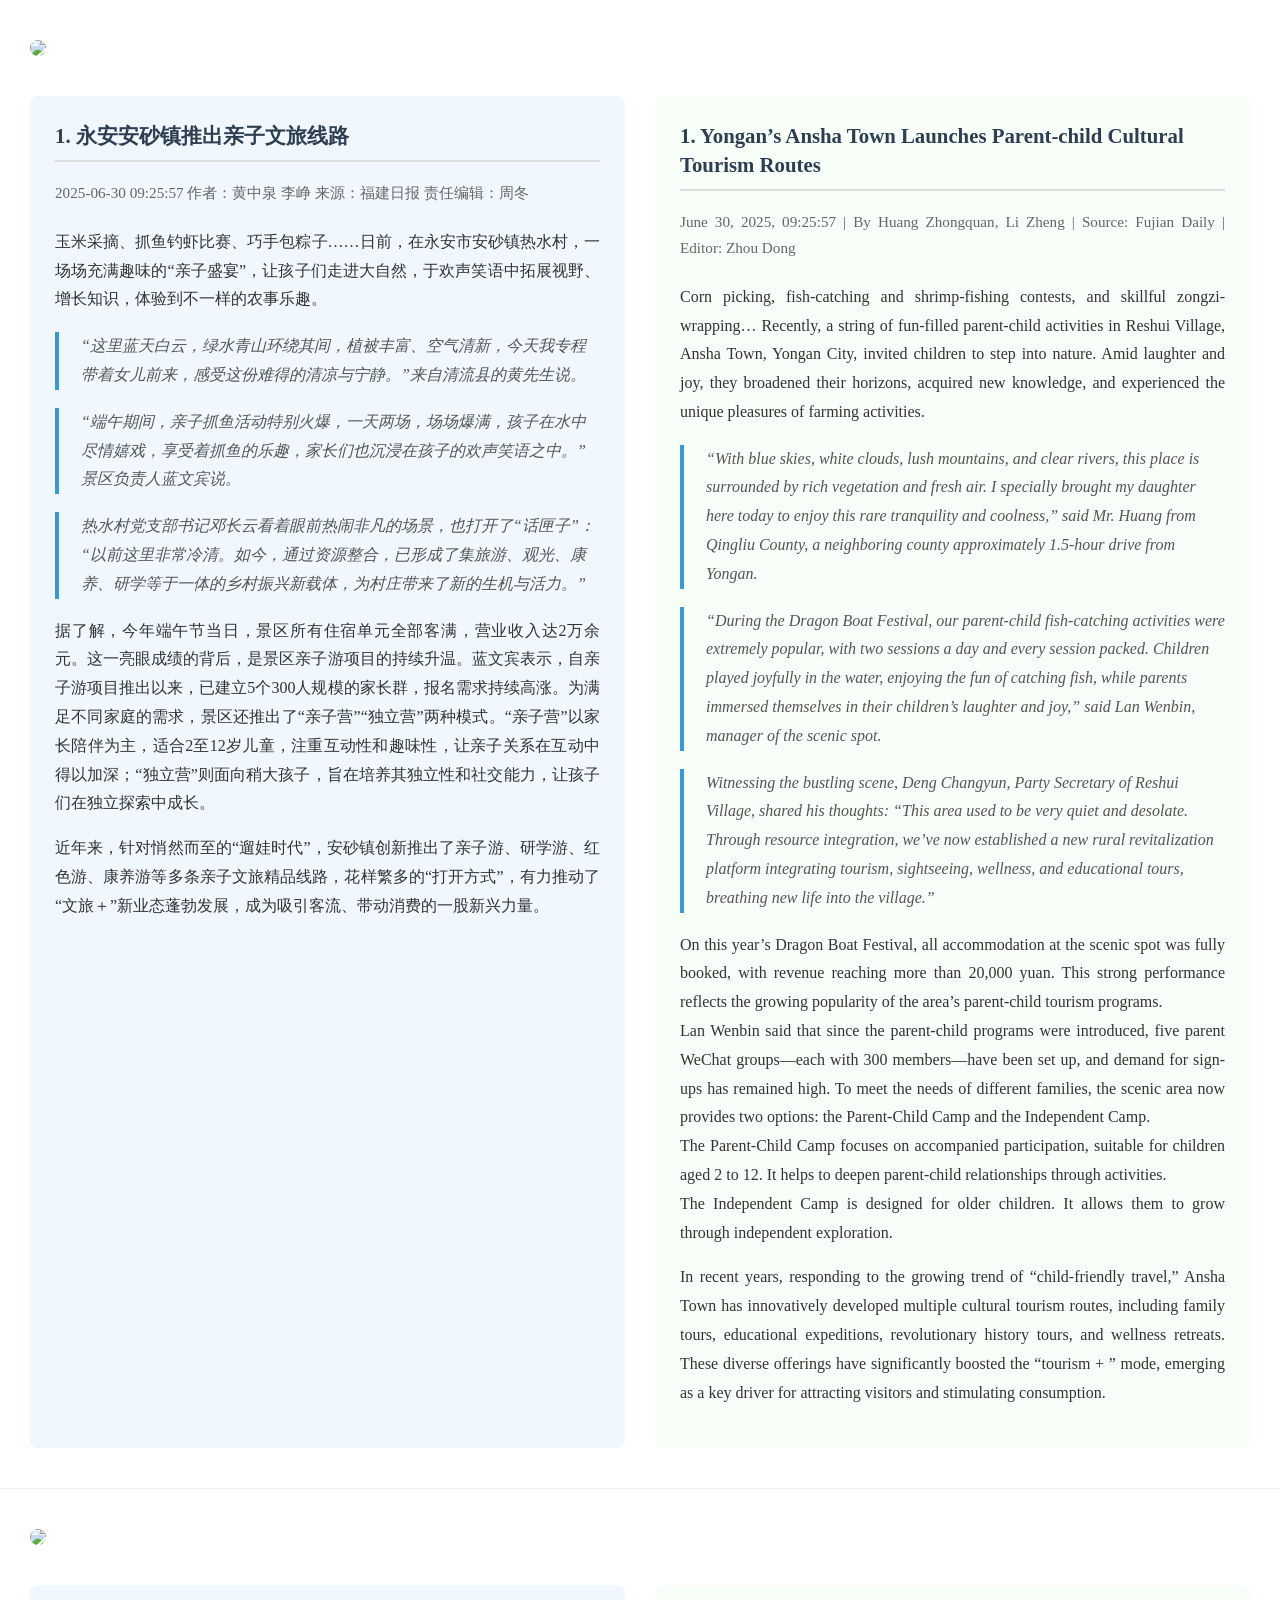
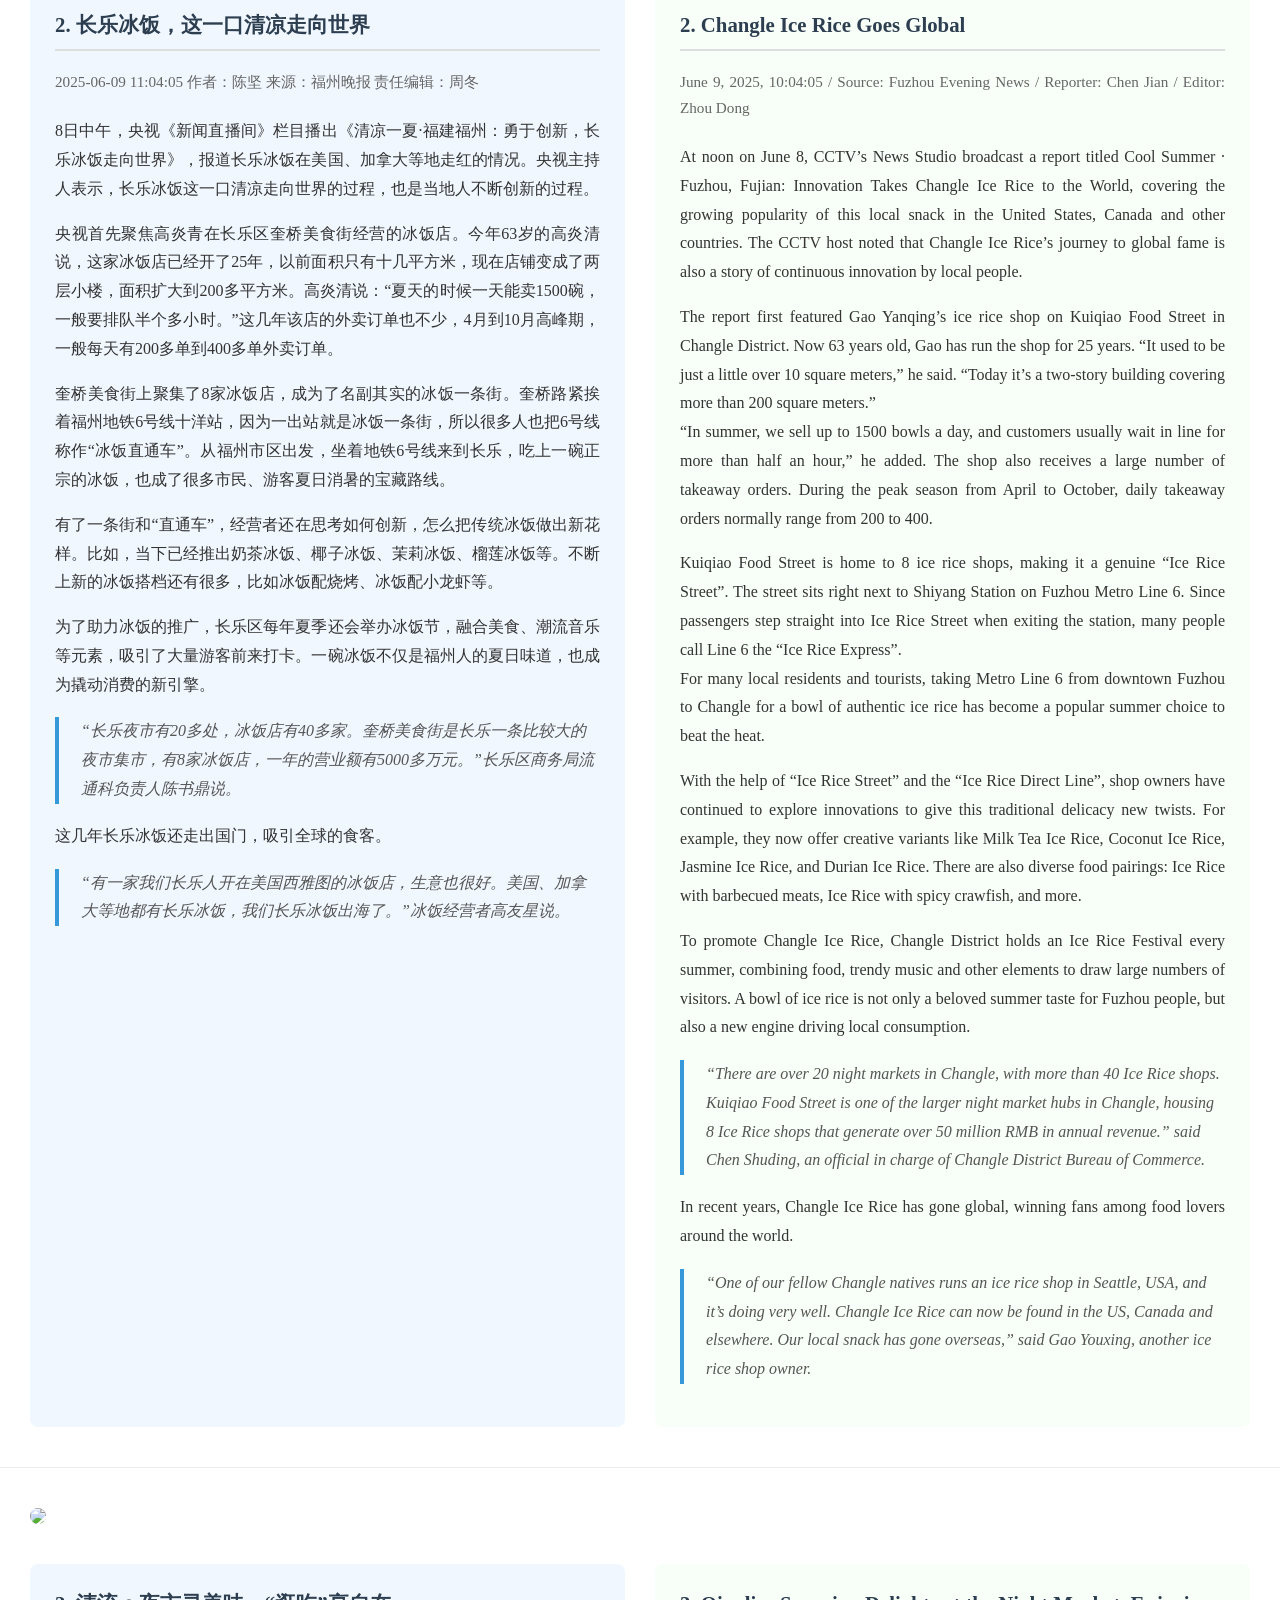
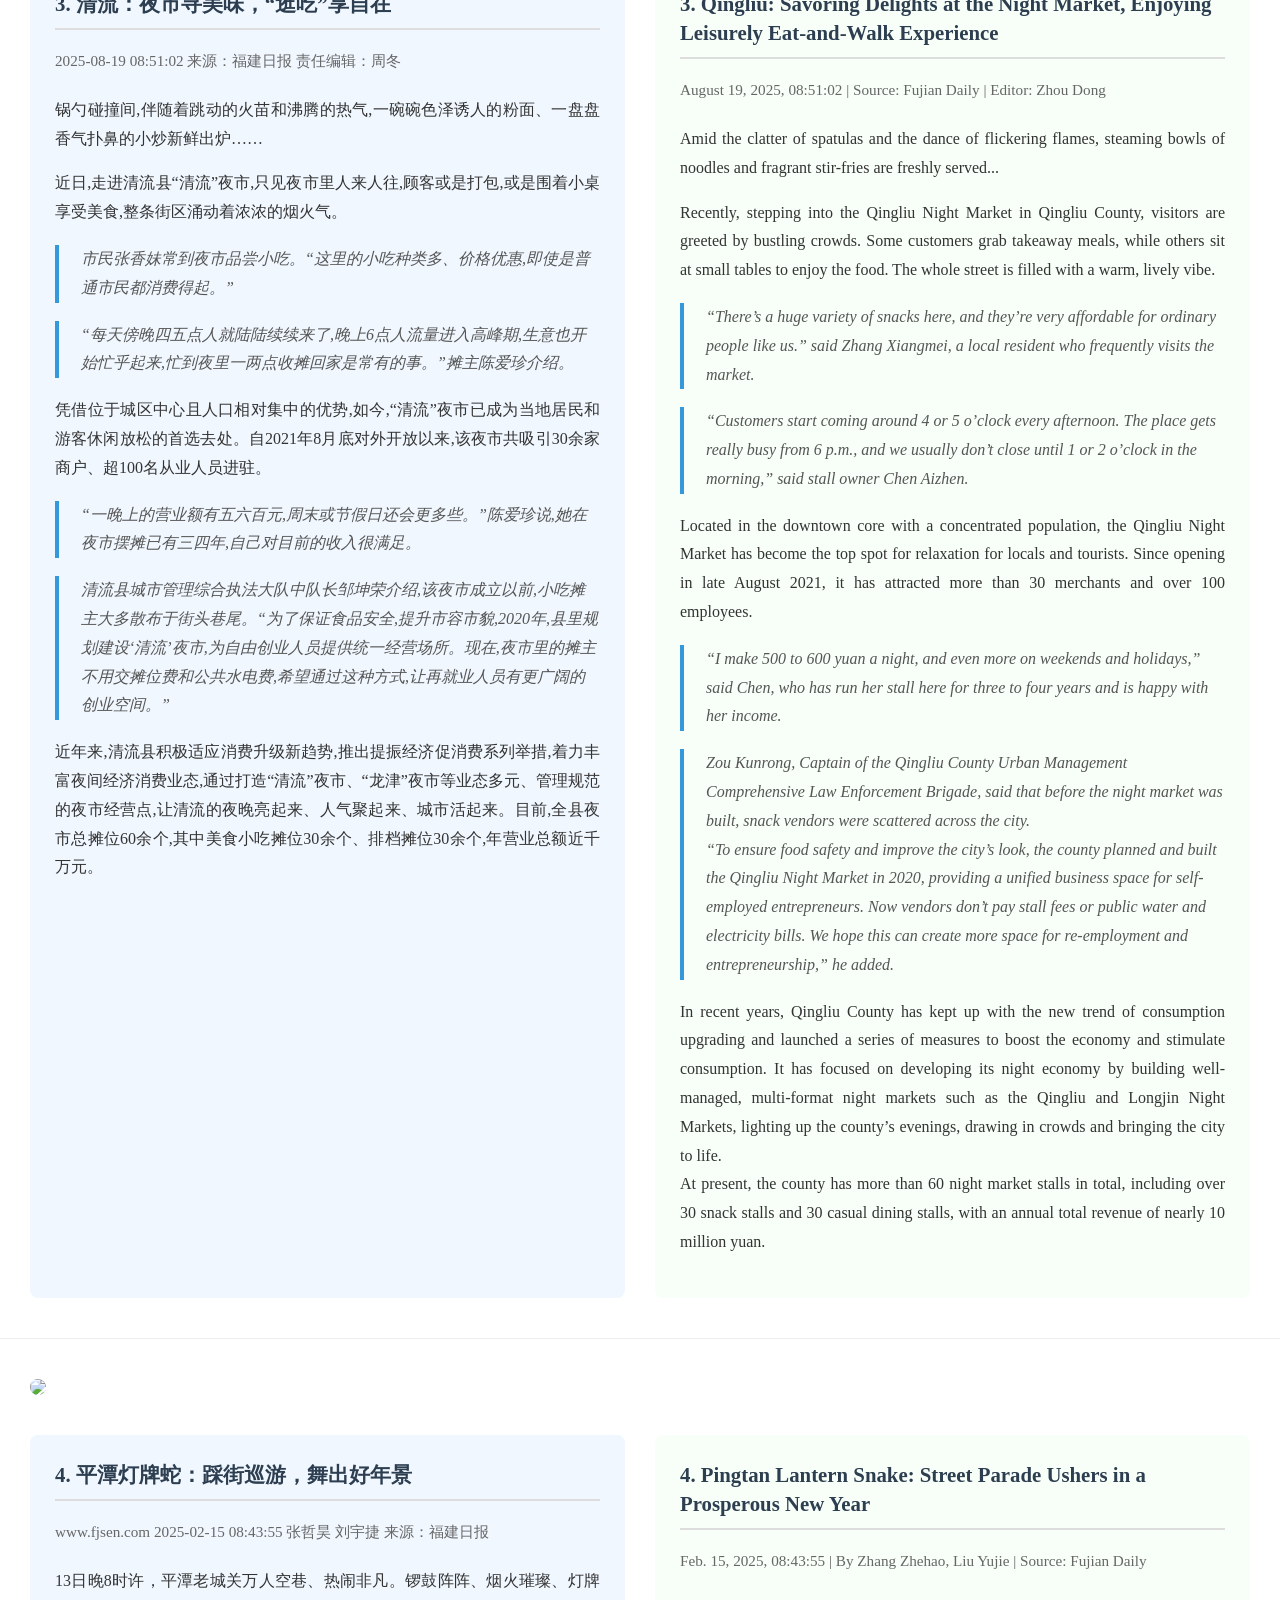
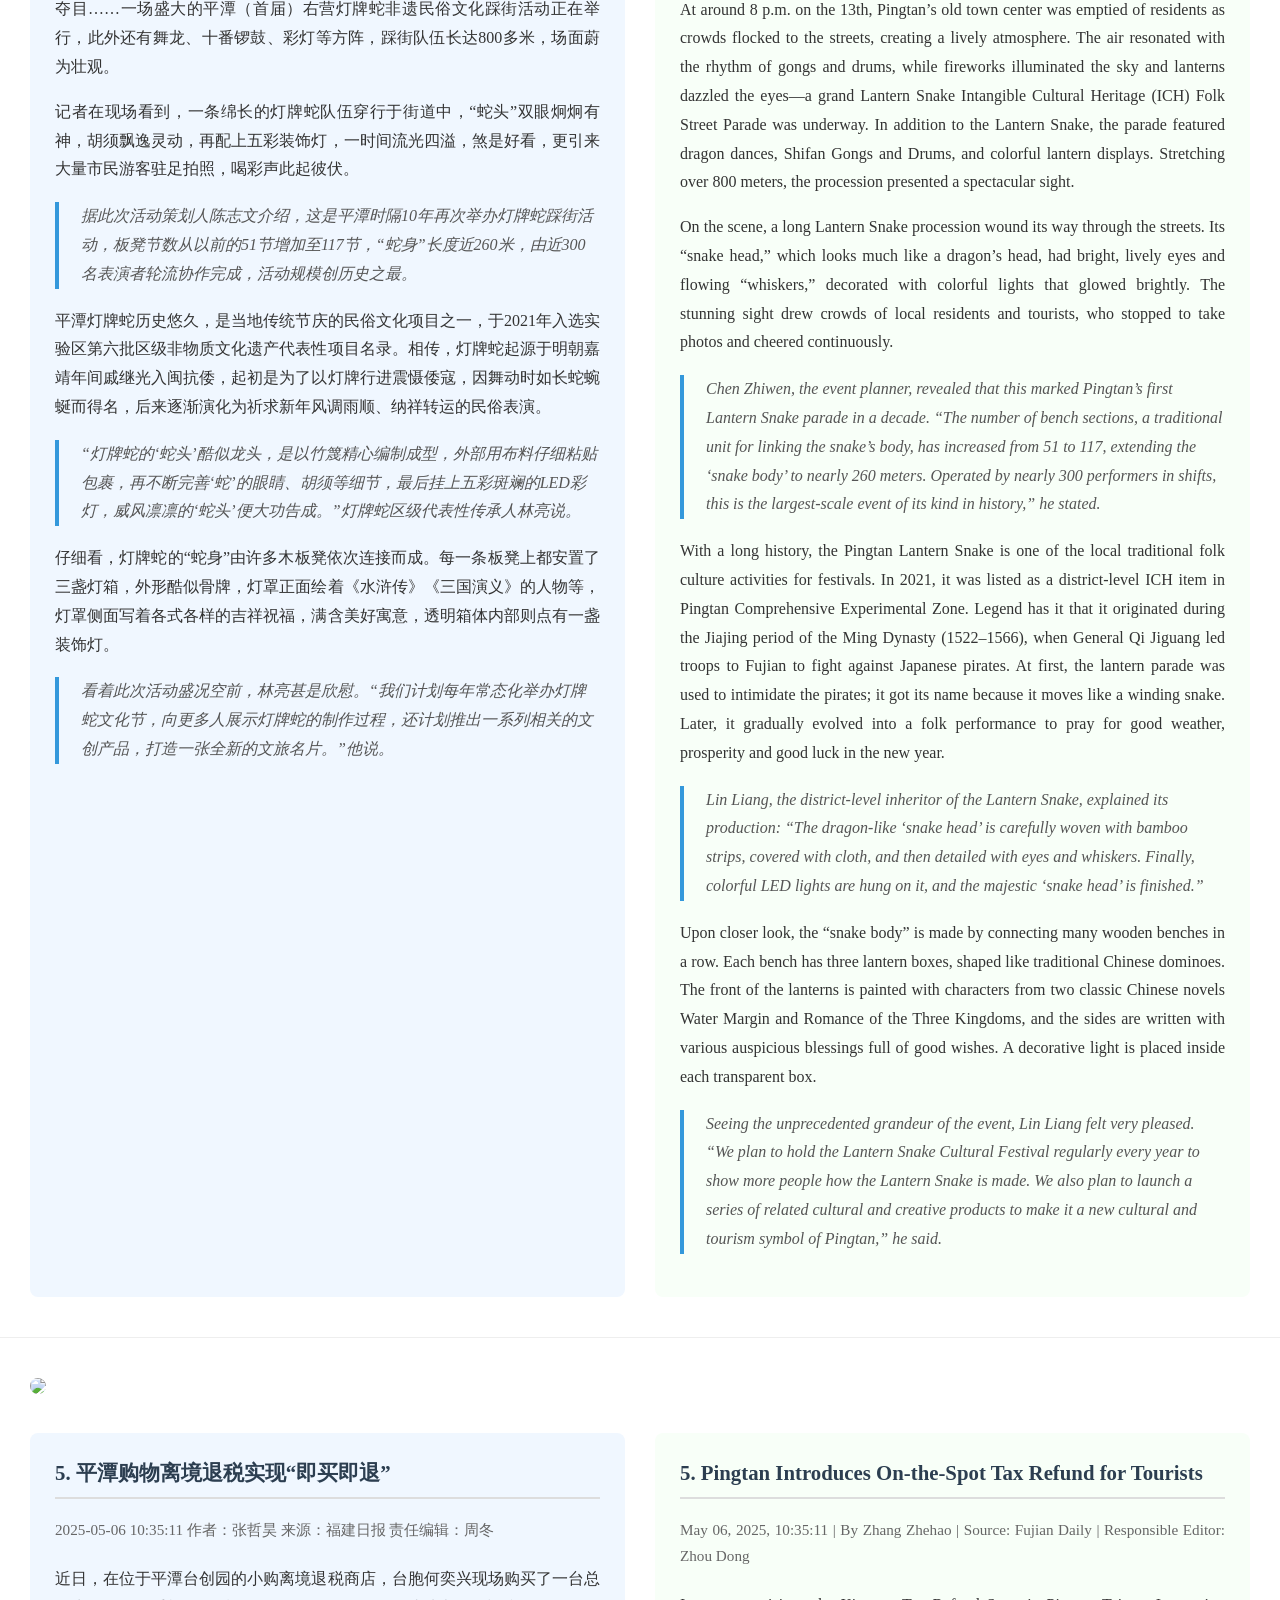
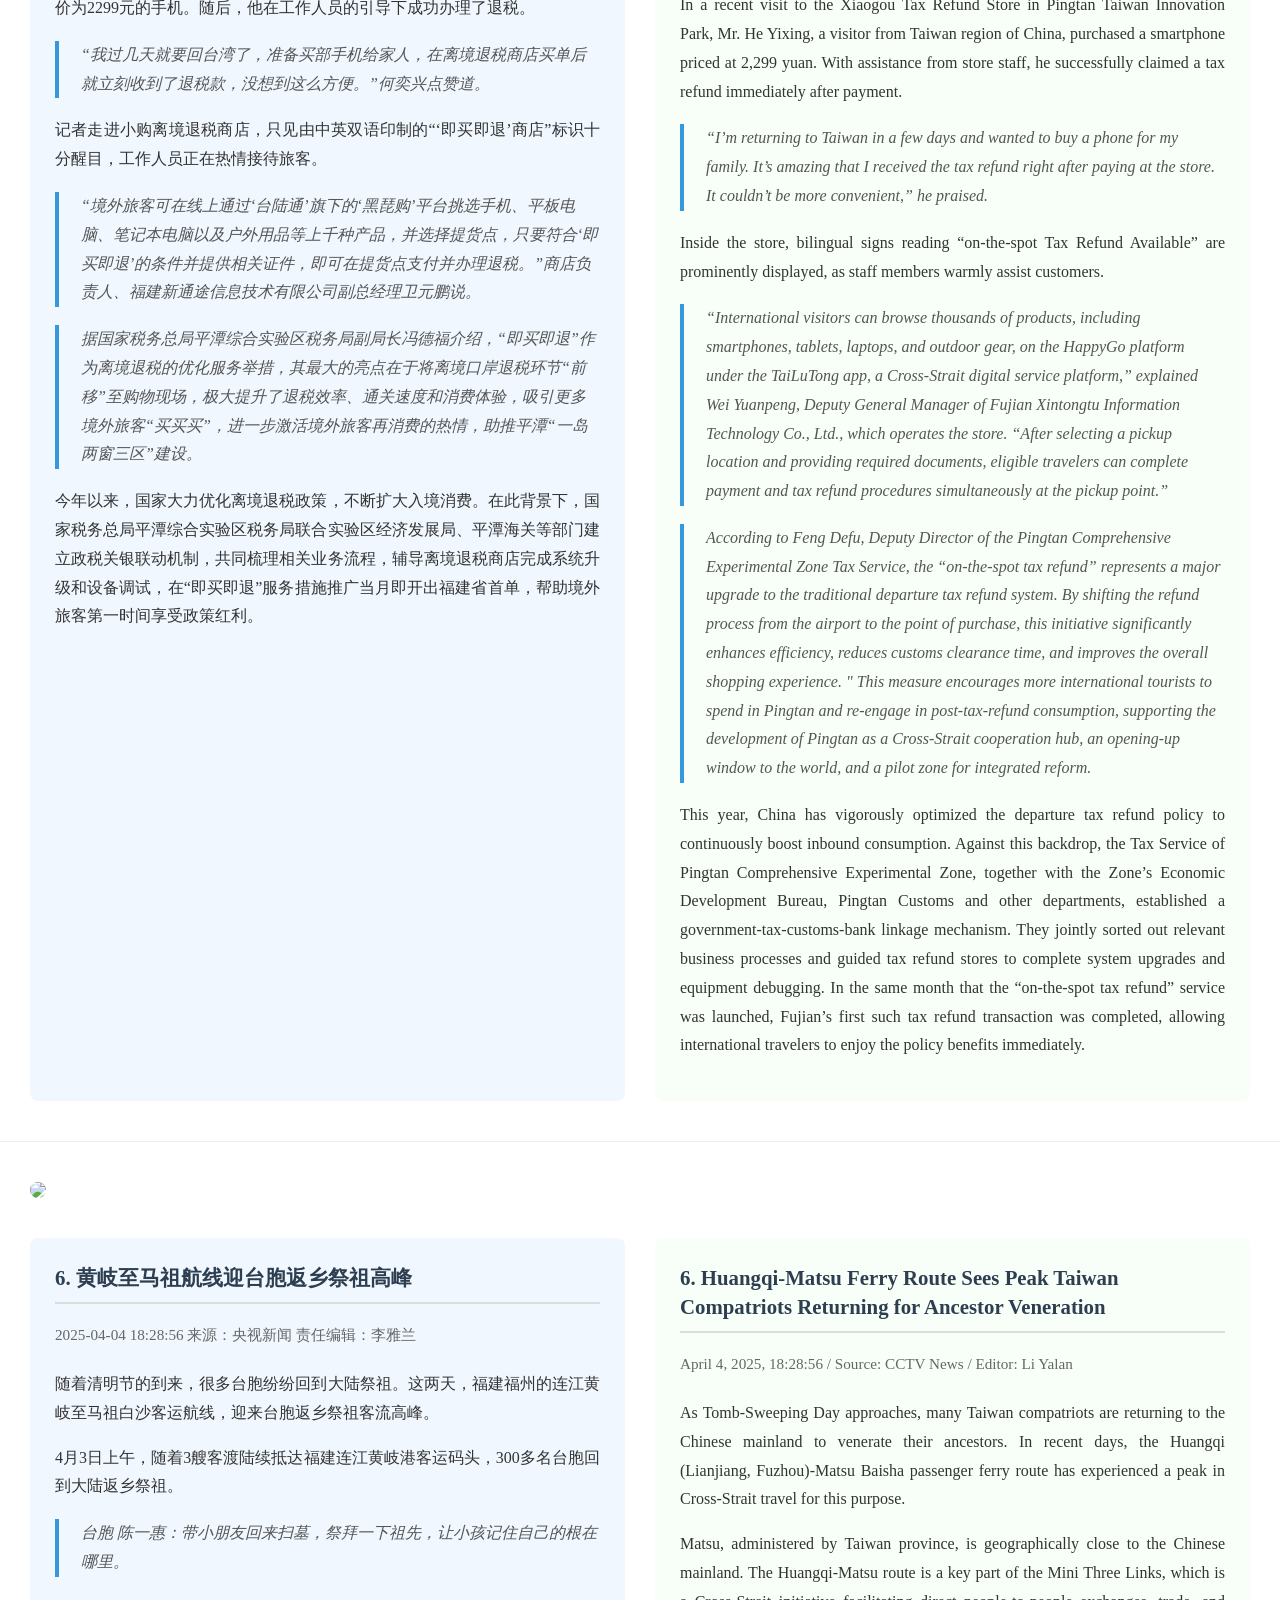
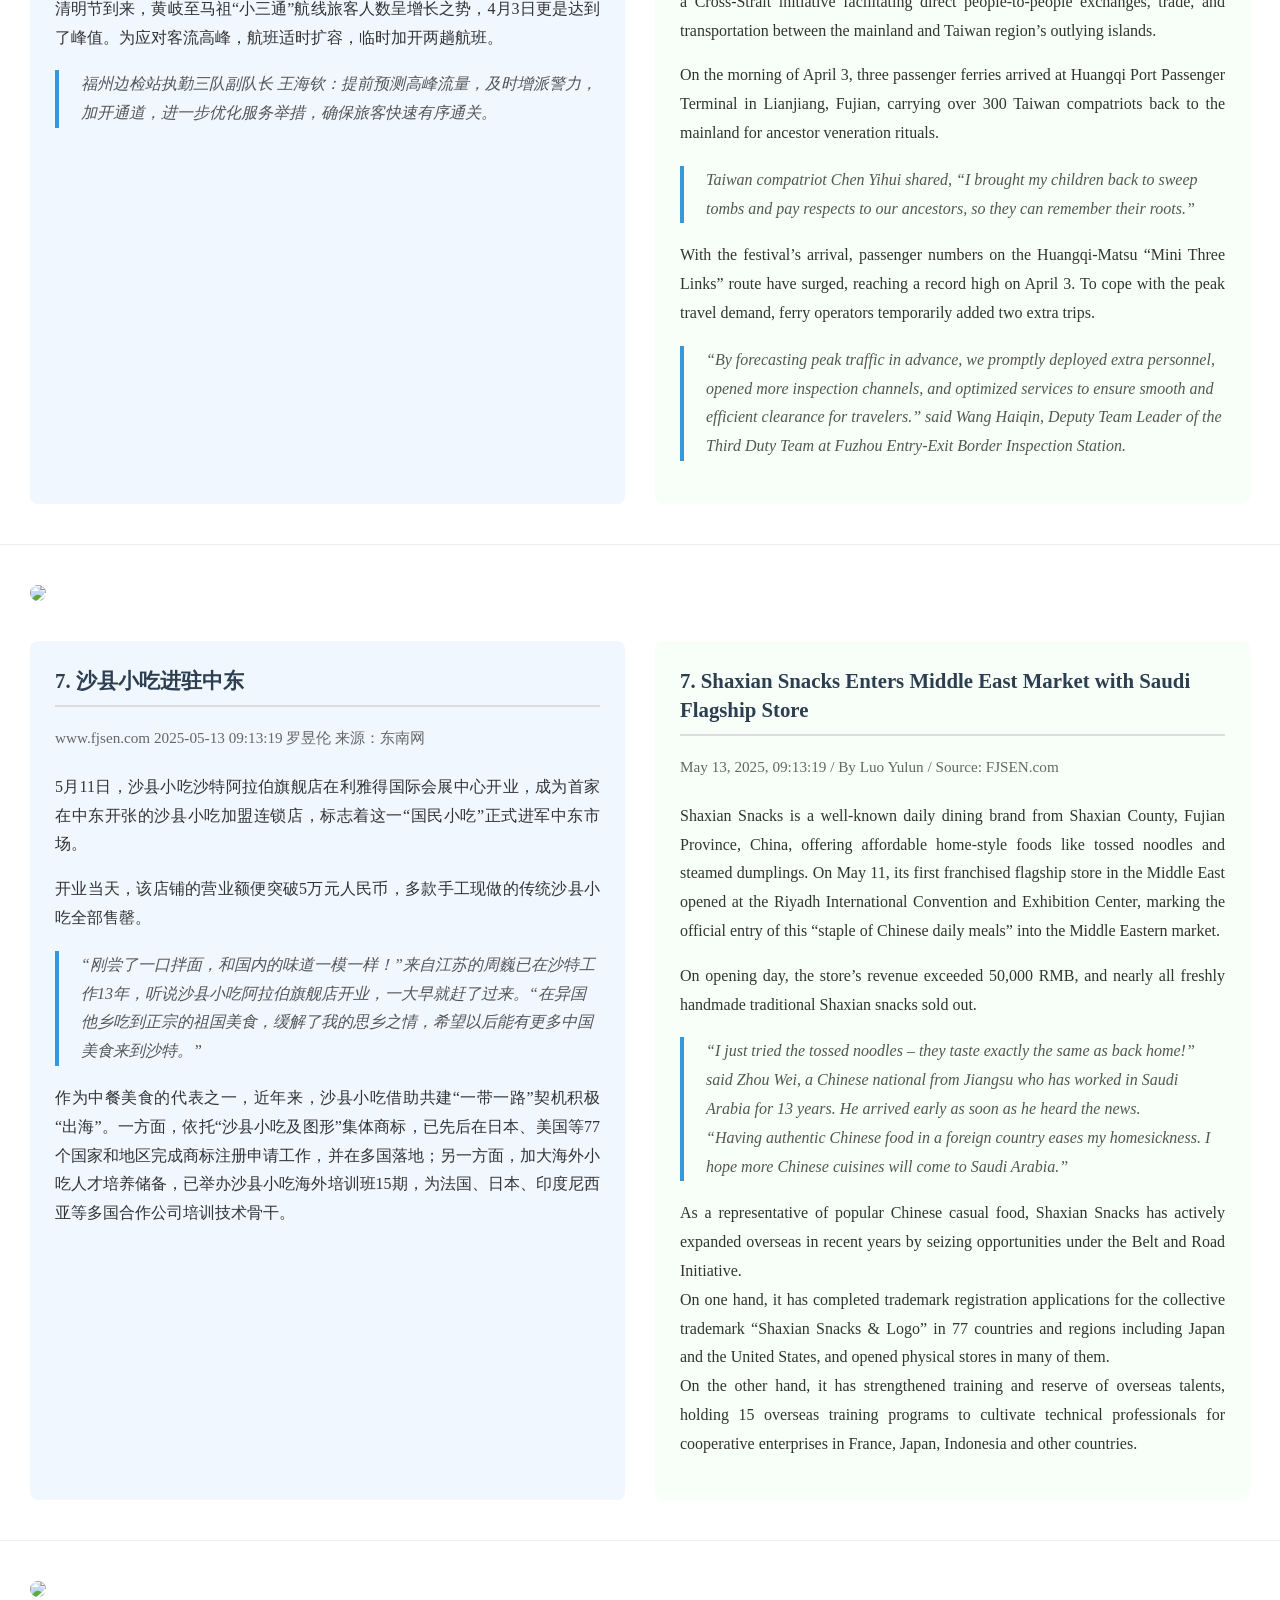
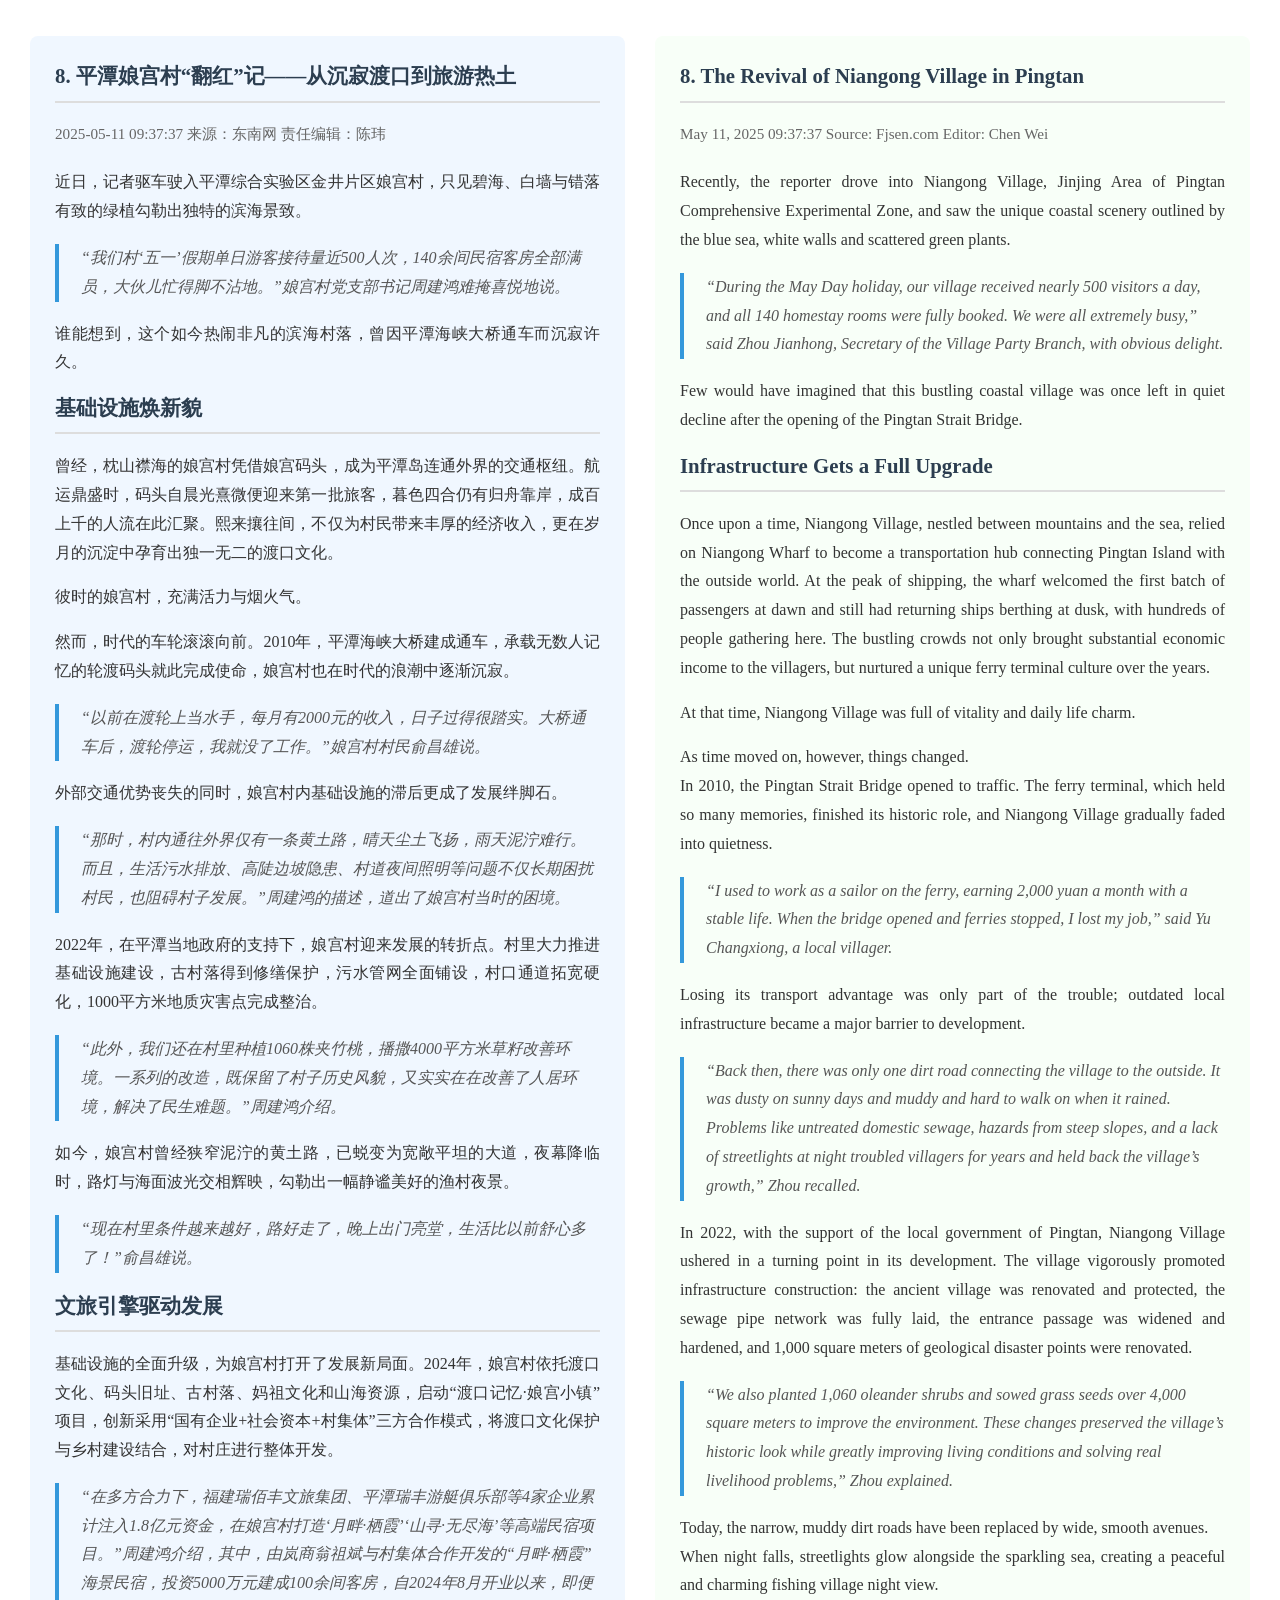
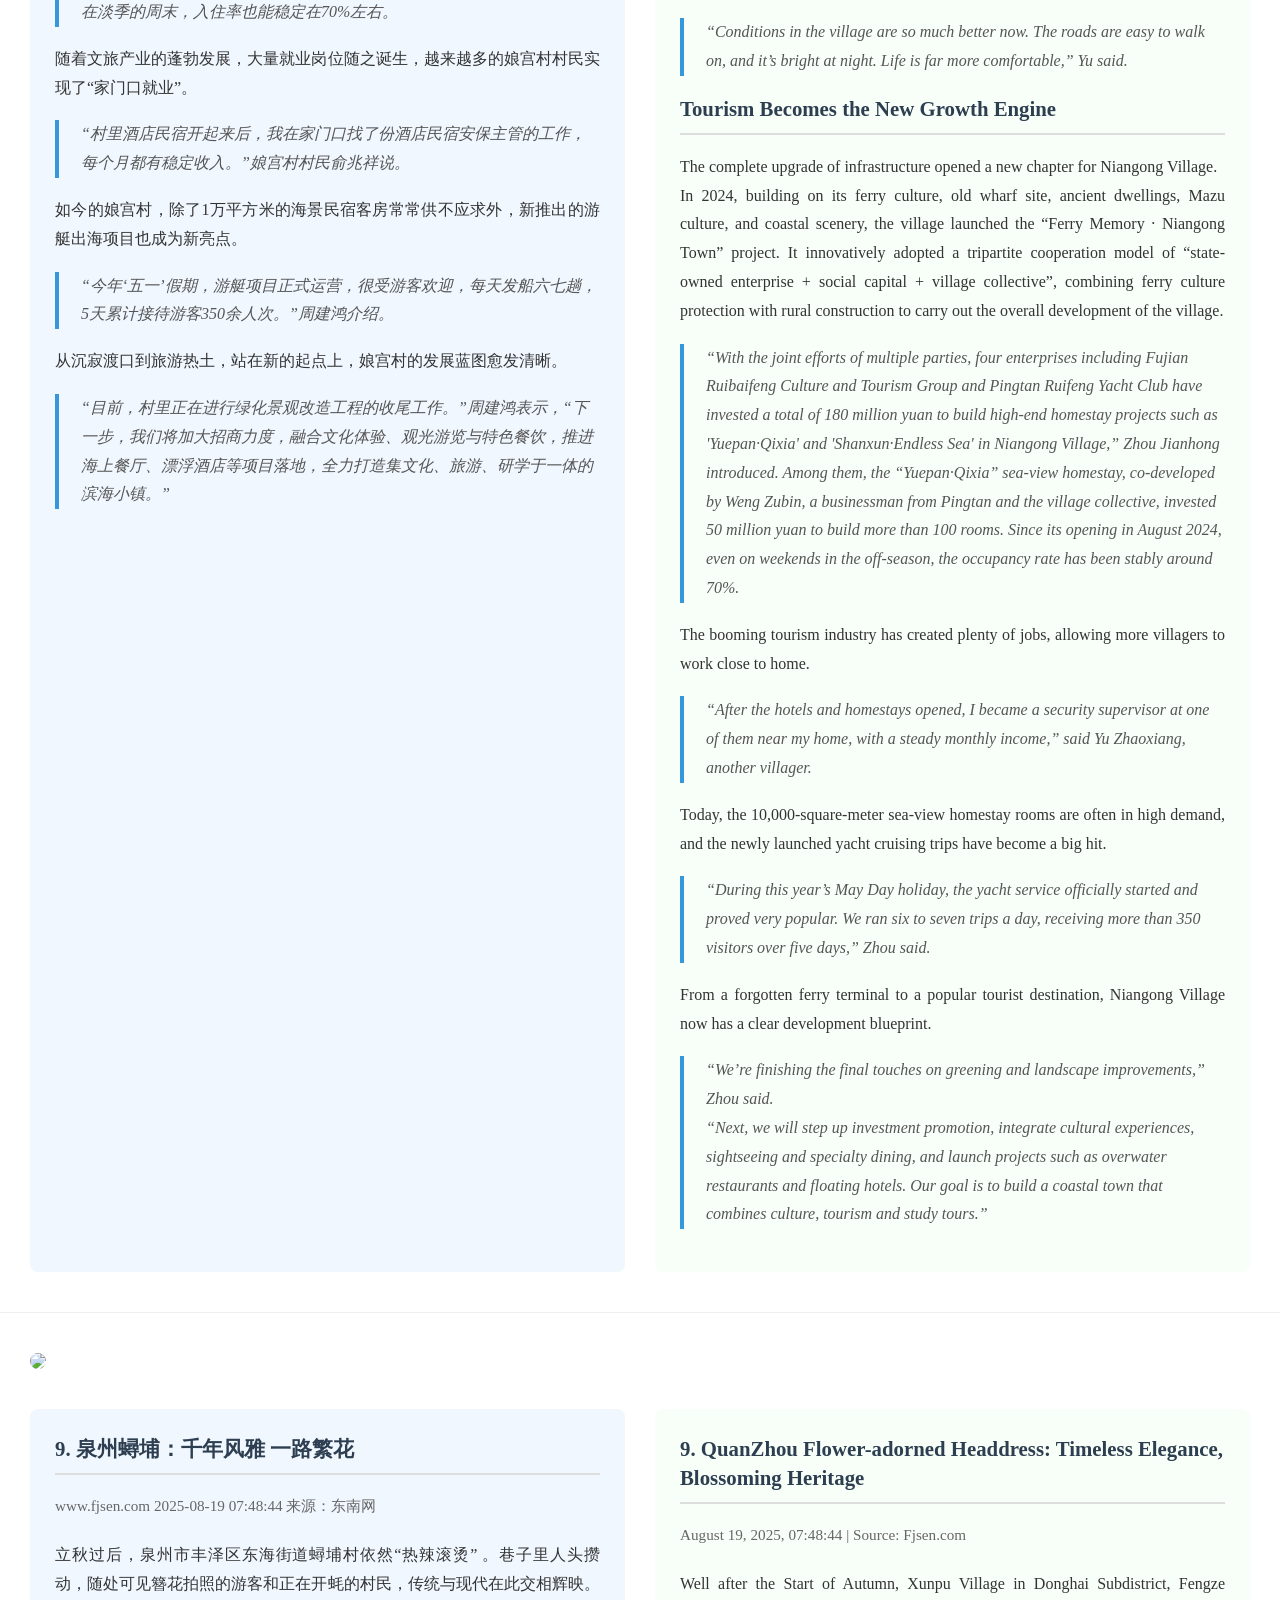
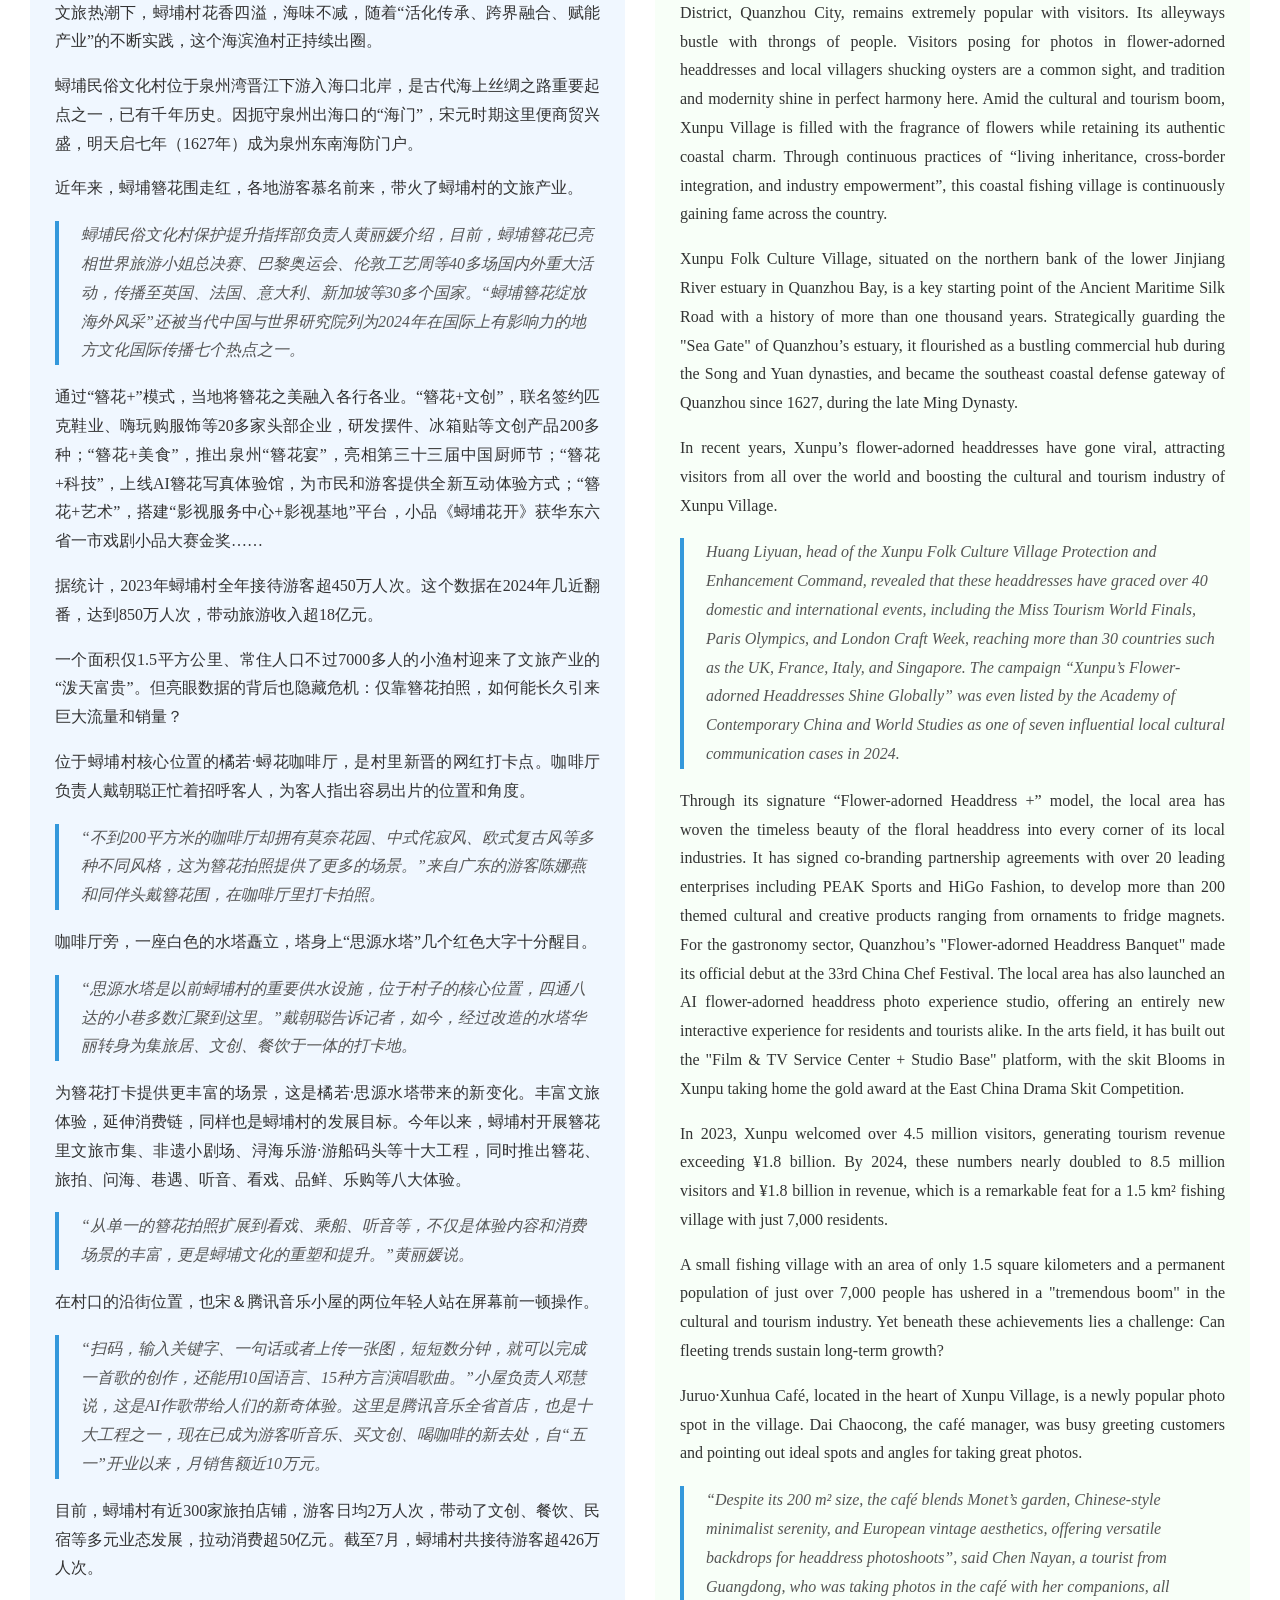
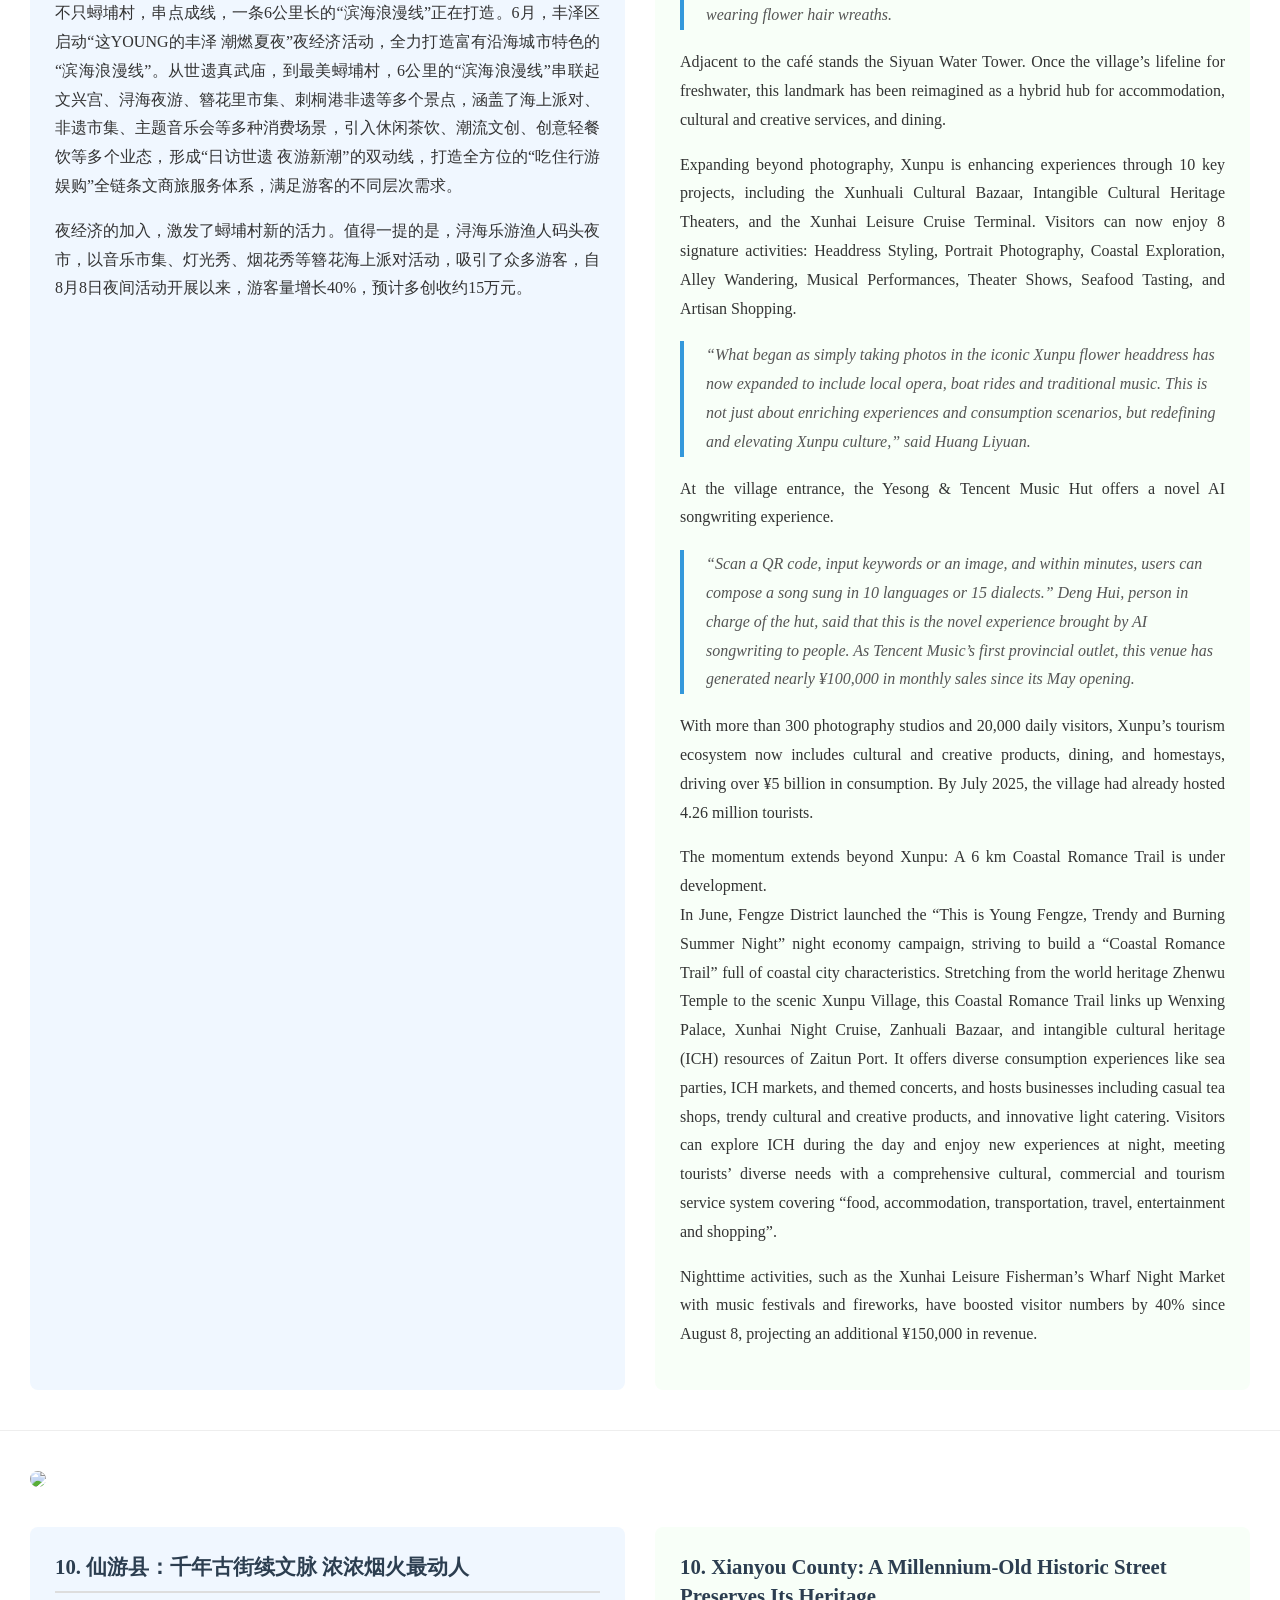
==== index.html @ aca10599 "Add files via upload" ====
<!DOCTYPE html>
<html lang="zh-CN">
<head>
    <meta charset="UTF-8">
    <meta name="viewport" content="width=device-width, initial-scale=1.0">
    <title>新闻中英对照</title>
    <style>
        * {
            margin: 0;
            padding: 0;
            box-sizing: border-box;
        }
        body {
            font-family: "Microsoft YaHei", "SimSun", serif;
            line-height: 1.8;
            color: #333;
            background-color: #ffffff;
        }
        /* 分页核心样式：每页占满全屏，打印强制分页 */
        .page {
            width: 100%;
            min-height: 100vh;
            padding: 40px 30px;
            page-break-after: always;
            border-bottom: 1px solid #eee;
        }
        /* 最后一页取消分页，避免打印多出空白页 */
        .page:last-child {
            page-break-after: avoid;
            border-bottom: none;
        }
        /* 图片样式，链接完全保留未修改 */
        .article-img {
            width: 100%;
            max-height: 400px;
            object-fit: cover;
            border-radius: 8px;
            margin-bottom: 30px;
        }
        /* 原文译文左右分栏布局 */
        .content-grid {
            display: grid;
            grid-template-columns: 1fr 1fr;
            gap: 30px;
        }
        /* 手机端自动切换为上下布局 */
        @media (max-width: 900px) {
            .content-grid {
                grid-template-columns: 1fr;
            }
            .page {
                padding: 20px 15px;
            }
        }
        .st-block {
            padding: 25px;
            background-color: #f0f7ff;
            border-radius: 8px;
        }
        .tt-block {
            padding: 25px;
            background-color: #f8fff8;
            border-radius: 8px;
        }
        .st-block h3, .tt-block h3 {
            font-size: 1.3rem;
            margin-bottom: 18px;
            color: #2c3e50;
            border-bottom: 2px solid #ddd;
            padding-bottom: 10px;
            font-weight: 600;
            line-height: 1.4;
        }
        .meta-info {
            font-size: 0.95rem;
            color: #666;
            margin-bottom: 22px;
            line-height: 1.7;
        }
        blockquote {
            margin: 18px 0;
            padding-left: 22px;
            border-left: 4px solid #3498db;
            color: #555;
            font-style: italic;
        }
        p {
            margin-bottom: 16px;
            text-align: justify;
        }
    </style>
</head>
<body>
    <!-- 第1页 永安安砂镇推出亲子文旅线路 -->
    <div class="page">
        <img class="article-img" src="https://q1.itc.cn/q_70/images03/20251002/d429f83ac6f2492bb0a81529cd55325c.jpeg">
        <div class="content-grid">
            <div class="st-block">
                <h3>1. 永安安砂镇推出亲子文旅线路</h3>
                <p class="meta-info">2025-06-30 09:25:57 作者：黄中泉 李峥 来源：福建日报  责任编辑：周冬</p>
                <p>玉米采摘、抓鱼钓虾比赛、巧手包粽子……日前，在永安市安砂镇热水村，一场场充满趣味的“亲子盛宴”，让孩子们走进大自然，于欢声笑语中拓展视野、增长知识，体验到不一样的农事乐趣。</p>
                <blockquote>“这里蓝天白云，绿水青山环绕其间，植被丰富、空气清新，今天我专程带着女儿前来，感受这份难得的清凉与宁静。”来自清流县的黄先生说。</blockquote>
                <blockquote>“端午期间，亲子抓鱼活动特别火爆，一天两场，场场爆满，孩子在水中尽情嬉戏，享受着抓鱼的乐趣，家长们也沉浸在孩子的欢声笑语之中。”景区负责人蓝文宾说。</blockquote>
                <blockquote>热水村党支部书记邓长云看着眼前热闹非凡的场景，也打开了“话匣子”：“以前这里非常冷清。如今，通过资源整合，已形成了集旅游、观光、康养、研学等于一体的乡村振兴新载体，为村庄带来了新的生机与活力。”</blockquote>
                <p>据了解，今年端午节当日，景区所有住宿单元全部客满，营业收入达2万余元。这一亮眼成绩的背后，是景区亲子游项目的持续升温。蓝文宾表示，自亲子游项目推出以来，已建立5个300人规模的家长群，报名需求持续高涨。为满足不同家庭的需求，景区还推出了“亲子营”“独立营”两种模式。“亲子营”以家长陪伴为主，适合2至12岁儿童，注重互动性和趣味性，让亲子关系在互动中得以加深；“独立营”则面向稍大孩子，旨在培养其独立性和社交能力，让孩子们在独立探索中成长。</p>
                <p>近年来，针对悄然而至的“遛娃时代”，安砂镇创新推出了亲子游、研学游、红色游、康养游等多条亲子文旅精品线路，花样繁多的“打开方式”，有力推动了“文旅＋”新业态蓬勃发展，成为吸引客流、带动消费的一股新兴力量。</p>
            </div>
            <div class="tt-block">
                <h3>1. Yongan’s Ansha Town Launches Parent-child Cultural Tourism Routes</h3>
                <p class="meta-info">June 30, 2025, 09:25:57 | By Huang Zhongquan, Li Zheng | Source: Fujian Daily | Editor: Zhou Dong</p>
                <p>Corn picking, fish-catching and shrimp-fishing contests, and skillful zongzi-wrapping… Recently, a string of fun-filled parent-child activities in Reshui Village, Ansha Town, Yongan City, invited children to step into nature. Amid laughter and joy, they broadened their horizons, acquired new knowledge, and experienced the unique pleasures of farming activities.</p>
                <blockquote>“With blue skies, white clouds, lush mountains, and clear rivers, this place is surrounded by rich vegetation and fresh air. I specially brought my daughter here today to enjoy this rare tranquility and coolness,” said Mr. Huang from Qingliu County, a neighboring county approximately 1.5-hour drive from Yongan.</blockquote>
                <blockquote>“During the Dragon Boat Festival, our parent-child fish-catching activities were extremely popular, with two sessions a day and every session packed. Children played joyfully in the water, enjoying the fun of catching fish, while parents immersed themselves in their children’s laughter and joy,” said Lan Wenbin, manager of the scenic spot.</blockquote>
                <blockquote>Witnessing the bustling scene, Deng Changyun, Party Secretary of Reshui Village,  shared his thoughts: “This area used to be very quiet and desolate. Through resource integration, we’ve now established a new rural revitalization platform integrating tourism, sightseeing, wellness, and educational tours, breathing new life into the village.”</blockquote>
                <p>On this year’s Dragon Boat Festival, all accommodation at the scenic spot was fully booked, with revenue reaching more than 20,000 yuan. This strong performance reflects the growing popularity of the area’s parent-child tourism programs.<br/>Lan Wenbin said that since the parent-child programs were introduced, five parent WeChat groups—each with 300 members—have been set up, and demand for sign-ups has remained high. To meet the needs of different families, the scenic area now provides two options: the Parent-Child Camp and the Independent Camp.<br/>The Parent-Child Camp focuses on accompanied participation, suitable for children aged 2 to 12. It helps to deepen parent-child relationships through activities.<br/>The Independent Camp is designed for older children. It allows them to grow through independent exploration.</p>
                <p>In recent years, responding to the growing trend of “child-friendly travel,” Ansha Town has innovatively developed multiple cultural tourism routes, including family tours, educational expeditions, revolutionary history tours, and wellness retreats. These diverse offerings have significantly boosted the “tourism + ” mode, emerging as a key driver for attracting visitors and stimulating consumption.</p>
            </div>
        </div>
    </div>
    <!-- 第2页 长乐冰饭，这一口清凉走向世界 -->
    <div class="page">
        <img class="article-img" src="https://pic.rmb.bdstatic.com/bjh/news/8385b46790f89b0df8a4c7bfddd058c3.jpeg">
        <div class="content-grid">
            <div class="st-block">
                <h3>2. 长乐冰饭，这一口清凉走向世界</h3>
                <p class="meta-info">2025-06-09 11:04:05 作者：陈坚 来源：福州晚报  责任编辑：周冬</p>
                <p>8日中午，央视《新闻直播间》栏目播出《清凉一夏·福建福州：勇于创新，长乐冰饭走向世界》，报道长乐冰饭在美国、加拿大等地走红的情况。央视主持人表示，长乐冰饭这一口清凉走向世界的过程，也是当地人不断创新的过程。</p>
                <p>央视首先聚焦高炎青在长乐区奎桥美食街经营的冰饭店。今年63岁的高炎清说，这家冰饭店已经开了25年，以前面积只有十几平方米，现在店铺变成了两层小楼，面积扩大到200多平方米。高炎清说：“夏天的时候一天能卖1500碗，一般要排队半个多小时。”这几年该店的外卖订单也不少，4月到10月高峰期，一般每天有200多单到400多单外卖订单。</p>
                <p>奎桥美食街上聚集了8家冰饭店，成为了名副其实的冰饭一条街。奎桥路紧挨着福州地铁6号线十洋站，因为一出站就是冰饭一条街，所以很多人也把6号线称作“冰饭直通车”。从福州市区出发，坐着地铁6号线来到长乐，吃上一碗正宗的冰饭，也成了很多市民、游客夏日消暑的宝藏路线。</p>
                <p>有了一条街和“直通车”，经营者还在思考如何创新，怎么把传统冰饭做出新花样。比如，当下已经推出奶茶冰饭、椰子冰饭、茉莉冰饭、榴莲冰饭等。不断上新的冰饭搭档还有很多，比如冰饭配烧烤、冰饭配小龙虾等。</p>
                <p>为了助力冰饭的推广，长乐区每年夏季还会举办冰饭节，融合美食、潮流音乐等元素，吸引了大量游客前来打卡。一碗冰饭不仅是福州人的夏日味道，也成为撬动消费的新引擎。</p>
                <blockquote>“长乐夜市有20多处，冰饭店有40多家。奎桥美食街是长乐一条比较大的夜市集市，有8家冰饭店，一年的营业额有5000多万元。”长乐区商务局流通科负责人陈书鼎说。</blockquote>
                <p>这几年长乐冰饭还走出国门，吸引全球的食客。<blockquote>“有一家我们长乐人开在美国西雅图的冰饭店，生意也很好。美国、加拿大等地都有长乐冰饭，我们长乐冰饭出海了。”冰饭经营者高友星说。</blockquote></p>
            </div>
            <div class="tt-block">
                <h3>2. Changle Ice Rice Goes Global</h3>
                <p class="meta-info">June 9, 2025, 10:04:05 / Source: Fuzhou Evening News / Reporter: Chen Jian / Editor: Zhou Dong</p>
                <p>At noon on June 8, CCTV’s News Studio broadcast a report titled Cool Summer · Fuzhou, Fujian: Innovation Takes Changle Ice Rice to the World, covering the growing popularity of this local snack in the United States, Canada and other countries. The CCTV host noted that Changle Ice Rice’s journey to global fame is also a story of continuous innovation by local people.</p>
                <p>The report first featured Gao Yanqing’s ice rice shop on Kuiqiao Food Street in Changle District. Now 63 years old, Gao has run the shop for 25 years. “It used to be just a little over 10 square meters,” he said. “Today it’s a two-story building covering more than 200 square meters.”<br/>“In summer, we sell up to 1500 bowls a day, and customers usually wait in line for more than half an hour,” he added. The shop also receives a large number of takeaway orders. During the peak season from April to October, daily takeaway orders normally range from 200 to 400.</p>
                <p>Kuiqiao Food Street is home to 8 ice rice shops, making it a genuine “Ice Rice Street”. The street sits right next to Shiyang Station on Fuzhou Metro Line 6. Since passengers step straight into Ice Rice Street when exiting the station, many people call Line 6 the “Ice Rice Express”.<br/>For many local residents and tourists, taking Metro Line 6 from downtown Fuzhou to Changle for a bowl of authentic ice rice has become a popular summer choice to beat the heat.</p>
                <p>With the help of “Ice Rice Street” and the “Ice Rice Direct Line”, shop owners have continued to explore innovations to give this traditional delicacy new twists. For example, they now offer creative variants like Milk Tea Ice Rice, Coconut Ice Rice, Jasmine Ice Rice, and Durian Ice Rice. There are also diverse food pairings: Ice Rice with barbecued meats, Ice Rice with spicy crawfish, and more.</p>
                <p>To promote Changle Ice Rice, Changle District holds an Ice Rice Festival every summer, combining food, trendy music and other elements to draw large numbers of visitors. A bowl of ice rice is not only a beloved summer taste for Fuzhou people, but also a new engine driving local consumption.</p>
                <blockquote>“There are over 20 night markets in Changle, with more than 40 Ice Rice shops. Kuiqiao Food Street is one of the larger night market hubs in Changle, housing 8 Ice Rice shops that generate over 50 million RMB in annual revenue.” said Chen Shuding, an official in charge of Changle District Bureau of Commerce.</blockquote>
                <p>In recent years, Changle Ice Rice has gone global, winning fans among food lovers around the world.<blockquote>“One of our fellow Changle natives runs an ice rice shop in Seattle, USA, and it’s doing very well. Changle Ice Rice can now be found in the US, Canada and elsewhere. Our local snack has gone overseas,” said Gao Youxing, another ice rice shop owner.</blockquote></p>
            </div>
        </div>
    </div>
    <!-- 第3页 清流：夜市寻美味，“逛吃”享自在 -->
    <div class="page">
        <img class="article-img" src="https://q7.itc.cn/q_70/images03/20240710/a1bbb2beda654cd2bb1c8e2e24466403.jpeg">
        <div class="content-grid">
            <div class="st-block">
                <h3>3. 清流：夜市寻美味，“逛吃”享自在</h3>
                <p class="meta-info">2025-08-19 08:51:02 来源：福建日报  责任编辑：周冬</p>
                <p>锅勺碰撞间,伴随着跳动的火苗和沸腾的热气,一碗碗色泽诱人的粉面、一盘盘香气扑鼻的小炒新鲜出炉……</p>
                <p>近日,走进清流县“清流”夜市,只见夜市里人来人往,顾客或是打包,或是围着小桌享受美食,整条街区涌动着浓浓的烟火气。</p>
                <blockquote>市民张香妹常到夜市品尝小吃。“这里的小吃种类多、价格优惠,即使是普通市民都消费得起。”</blockquote>
                <blockquote>“每天傍晚四五点人就陆陆续续来了,晚上6点人流量进入高峰期,生意也开始忙乎起来,忙到夜里一两点收摊回家是常有的事。”摊主陈爱珍介绍。</blockquote>
                <p>凭借位于城区中心且人口相对集中的优势,如今,“清流”夜市已成为当地居民和游客休闲放松的首选去处。自2021年8月底对外开放以来,该夜市共吸引30余家商户、超100名从业人员进驻。</p>
                <blockquote>“一晚上的营业额有五六百元,周末或节假日还会更多些。”陈爱珍说,她在夜市摆摊已有三四年,自己对目前的收入很满足。</blockquote>
                <blockquote>清流县城市管理综合执法大队中队长邹坤荣介绍,该夜市成立以前,小吃摊主大多散布于街头巷尾。“为了保证食品安全,提升市容市貌,2020年,县里规划建设‘清流’夜市,为自由创业人员提供统一经营场所。现在,夜市里的摊主不用交摊位费和公共水电费,希望通过这种方式,让再就业人员有更广阔的创业空间。”</blockquote>
                <p>近年来,清流县积极适应消费升级新趋势,推出提振经济促消费系列举措,着力丰富夜间经济消费业态,通过打造“清流”夜市、“龙津”夜市等业态多元、管理规范的夜市经营点,让清流的夜晚亮起来、人气聚起来、城市活起来。目前,全县夜市总摊位60余个,其中美食小吃摊位30余个、排档摊位30余个,年营业总额近千万元。</p>
            </div>
            <div class="tt-block">
                <h3>3. Qingliu: Savoring Delights at the Night Market, Enjoying Leisurely Eat-and-Walk Experience</h3>
                <p class="meta-info">August 19, 2025, 08:51:02 | Source: Fujian Daily | Editor: Zhou Dong</p>
                <p>Amid the clatter of spatulas and the dance of flickering flames, steaming bowls of noodles and fragrant stir-fries are freshly served...</p>
                <p>Recently, stepping into the Qingliu Night Market in Qingliu County, visitors are greeted by bustling crowds. Some customers grab takeaway meals, while others sit at small tables to enjoy the food. The whole street is filled with a warm, lively vibe.</p>
                <blockquote>“There’s a huge variety of snacks here, and they’re very affordable for ordinary people like us.” said Zhang Xiangmei, a local resident who frequently visits the market.</blockquote>
                <blockquote>“Customers start coming around 4 or 5 o’clock every afternoon. The place gets really busy from 6 p.m., and we usually don’t close until 1 or 2 o’clock in the morning,” said stall owner Chen Aizhen.</blockquote>
                <p>Located in the downtown core with a concentrated population, the Qingliu Night Market has become the top spot for relaxation for locals and tourists. Since opening in late August 2021, it has attracted more than 30 merchants and over 100 employees.</p>
                <blockquote>“I make 500 to 600 yuan a night, and even more on weekends and holidays,” said Chen, who has run her stall here for three to four years and is happy with her income.</blockquote>
                <blockquote>Zou Kunrong, Captain of the Qingliu County Urban Management Comprehensive Law Enforcement Brigade, said that before the night market was built, snack vendors were scattered across the city.<br/>“To ensure food safety and improve the city’s look, the county planned and built the Qingliu Night Market in 2020, providing a unified business space for self-employed entrepreneurs. Now vendors don’t pay stall fees or public water and electricity bills. We hope this can create more space for re-employment and entrepreneurship,” he added.</blockquote>
                <p>In recent years, Qingliu County has kept up with the new trend of consumption upgrading and launched a series of measures to boost the economy and stimulate consumption. It has focused on developing its night economy by building well-managed, multi-format night markets such as the Qingliu and Longjin Night Markets, lighting up the county’s evenings, drawing in crowds and bringing the city to life.<br/>At present, the county has more than 60 night market stalls in total, including over 30 snack stalls and 30 casual dining stalls, with an annual total revenue of nearly 10 million yuan.</p>
            </div>
        </div>
    </div>
    <!-- 第4页 平潭灯牌蛇：踩街巡游，舞出好年景 -->
    <div class="page">
        <img class="article-img" src="https://img1.fjdaily.com/app/images/2025-02/15/b84f0ed4-81a4-40c0-8dde-4c8e80cc1cc4.jpg">
        <div class="content-grid">
            <div class="st-block">
                <h3>4. 平潭灯牌蛇：踩街巡游，舞出好年景</h3>
                <p class="meta-info">www.fjsen.com 2025-02-15 08:43:55 张哲昊 刘宇捷 来源：福建日报</p>
                <p>13日晚8时许，平潭老城关万人空巷、热闹非凡。锣鼓阵阵、烟火璀璨、灯牌夺目……一场盛大的平潭（首届）右营灯牌蛇非遗民俗文化踩街活动正在举行，此外还有舞龙、十番锣鼓、彩灯等方阵，踩街队伍长达800多米，场面蔚为壮观。</p>
                <p>记者在现场看到，一条绵长的灯牌蛇队伍穿行于街道中，“蛇头”双眼炯炯有神，胡须飘逸灵动，再配上五彩装饰灯，一时间流光四溢，煞是好看，更引来大量市民游客驻足拍照，喝彩声此起彼伏。</p>
                <blockquote>据此次活动策划人陈志文介绍，这是平潭时隔10年再次举办灯牌蛇踩街活动，板凳节数从以前的51节增加至117节，“蛇身”长度近260米，由近300名表演者轮流协作完成，活动规模创历史之最。</blockquote>
                <p>平潭灯牌蛇历史悠久，是当地传统节庆的民俗文化项目之一，于2021年入选实验区第六批区级非物质文化遗产代表性项目名录。相传，灯牌蛇起源于明朝嘉靖年间戚继光入闽抗倭，起初是为了以灯牌行进震慑倭寇，因舞动时如长蛇蜿蜒而得名，后来逐渐演化为祈求新年风调雨顺、纳祥转运的民俗表演。</p>
                <blockquote>“灯牌蛇的‘蛇头’酷似龙头，是以竹篾精心编制成型，外部用布料仔细粘贴包裹，再不断完善‘蛇’的眼睛、胡须等细节，最后挂上五彩斑斓的LED彩灯，威风凛凛的‘蛇头’便大功告成。”灯牌蛇区级代表性传承人林亮说。</blockquote>
                <p>仔细看，灯牌蛇的“蛇身”由许多木板凳依次连接而成。每一条板凳上都安置了三盏灯箱，外形酷似骨牌，灯罩正面绘着《水浒传》《三国演义》的人物等，灯罩侧面写着各式各样的吉祥祝福，满含美好寓意，透明箱体内部则点有一盏装饰灯。</p>
                <blockquote>看着此次活动盛况空前，林亮甚是欣慰。“我们计划每年常态化举办灯牌蛇文化节，向更多人展示灯牌蛇的制作过程，还计划推出一系列相关的文创产品，打造一张全新的文旅名片。”他说。</blockquote>
            </div>
            <div class="tt-block">
                <h3>4. Pingtan Lantern Snake: Street Parade Ushers in a Prosperous New Year</h3>
                <p class="meta-info">Feb. 15, 2025, 08:43:55 | By Zhang Zhehao, Liu Yujie | Source: Fujian Daily</p>
                <p>At around 8 p.m. on the 13th, Pingtan’s old town center was emptied of residents as crowds flocked to the streets, creating a lively atmosphere. The air resonated with the rhythm of gongs and drums, while fireworks illuminated the sky and lanterns dazzled the eyes—a grand Lantern Snake Intangible Cultural Heritage (ICH) Folk Street Parade was underway. In addition to the Lantern Snake, the parade featured dragon dances, Shifan Gongs and Drums, and colorful lantern displays. Stretching over 800 meters, the procession presented a spectacular sight.</p>
                <p>On the scene, a long Lantern Snake procession wound its way through the streets. Its “snake head,” which looks much like a dragon’s head, had bright, lively eyes and flowing “whiskers,” decorated with colorful lights that glowed brightly. The stunning sight drew crowds of local residents and tourists, who stopped to take photos and cheered continuously.</p>
                <blockquote>Chen Zhiwen, the event planner, revealed that this marked Pingtan’s first Lantern Snake parade in a decade. “The number of bench sections, a traditional unit for linking the snake’s body, has increased from 51 to 117, extending the ‘snake body’ to nearly 260 meters. Operated by nearly 300 performers in shifts, this is the largest-scale event of its kind in history,” he stated.</blockquote>
                <p>With a long history, the Pingtan Lantern Snake is one of the local traditional folk culture activities for festivals. In 2021, it was listed as a district-level ICH item in Pingtan Comprehensive Experimental Zone. Legend has it that it originated during the Jiajing period of the Ming Dynasty (1522–1566), when General Qi Jiguang led troops to Fujian to fight against Japanese pirates. At first, the lantern parade was used to intimidate the pirates; it got its name because it moves like a winding snake. Later, it gradually evolved into a folk performance to pray for good weather, prosperity and good luck in the new year.</p>
                <blockquote>Lin Liang, the district-level inheritor of the Lantern Snake, explained its production: “The dragon-like ‘snake head’ is carefully woven with bamboo strips, covered with cloth, and then detailed with eyes and whiskers. Finally, colorful LED lights are hung on it, and the majestic ‘snake head’ is finished.”</blockquote>
                <p>Upon closer look, the “snake body” is made by connecting many wooden benches in a row. Each bench has three lantern boxes, shaped like traditional Chinese dominoes. The front of the lanterns is painted with characters from two classic Chinese novels Water Margin and Romance of the Three Kingdoms, and the sides are written with various auspicious blessings full of good wishes. A decorative light is placed inside each transparent box.</p>
                <blockquote>Seeing the unprecedented grandeur of the event, Lin Liang felt very pleased. “We plan to hold the Lantern Snake Cultural Festival regularly every year to show more people how the Lantern Snake is made. We also plan to launch a series of related cultural and creative products to make it a new cultural and tourism symbol of Pingtan,” he said.</blockquote>
            </div>
        </div>
    </div>
    <!-- 第5页 平潭购物离境退税实现“即买即退” -->
    <div class="page">
        <img class="article-img" src="https://fujian.chinatax.gov.cn/pingtanswj/ssxc/swyx/202508/W020250819641314765762.jpg">
        <div class="content-grid">
            <div class="st-block">
                <h3>5. 平潭购物离境退税实现“即买即退”</h3>
                <p class="meta-info">2025-05-06 10:35:11 作者：张哲昊 来源：福建日报  责任编辑：周冬</p>
                <p>近日，在位于平潭台创园的小购离境退税商店，台胞何奕兴现场购买了一台总价为2299元的手机。随后，他在工作人员的引导下成功办理了退税。<blockquote>“我过几天就要回台湾了，准备买部手机给家人，在离境退税商店买单后就立刻收到了退税款，没想到这么方便。”何奕兴点赞道。</blockquote></p>
                <p>记者走进小购离境退税商店，只见由中英双语印制的“‘即买即退’商店”标识十分醒目，工作人员正在热情接待旅客。<blockquote>“境外旅客可在线上通过‘台陆通’旗下的‘黑琵购’平台挑选手机、平板电脑、笔记本电脑以及户外用品等上千种产品，并选择提货点，只要符合‘即买即退’的条件并提供相关证件，即可在提货点支付并办理退税。”商店负责人、福建新通途信息技术有限公司副总经理卫元鹏说。</blockquote></p>
                <blockquote>据国家税务总局平潭综合实验区税务局副局长冯德福介绍，“即买即退”作为离境退税的优化服务举措，其最大的亮点在于将离境口岸退税环节“前移”至购物现场，极大提升了退税效率、通关速度和消费体验，吸引更多境外旅客“买买买”，进一步激活境外旅客再消费的热情，助推平潭“一岛两窗三区”建设。</blockquote>
                <p>今年以来，国家大力优化离境退税政策，不断扩大入境消费。在此背景下，国家税务总局平潭综合实验区税务局联合实验区经济发展局、平潭海关等部门建立政税关银联动机制，共同梳理相关业务流程，辅导离境退税商店完成系统升级和设备调试，在“即买即退”服务措施推广当月即开出福建省首单，帮助境外旅客第一时间享受政策红利。</p>
            </div>
            <div class="tt-block">
                <h3>5. Pingtan Introduces On-the-Spot Tax Refund for Tourists</h3>
                <p class="meta-info">May 06, 2025, 10:35:11 | By Zhang Zhehao | Source: Fujian Daily | Responsible Editor: Zhou Dong</p>
                <p>In a recent visit to the Xiaogou Tax Refund Store in Pingtan Taiwan Innovation Park, Mr. He Yixing, a visitor from Taiwan region of China, purchased a smartphone priced at 2,299 yuan. With assistance from store staff, he successfully claimed a tax refund immediately after payment. <blockquote>“I’m returning to Taiwan in a few days and wanted to buy a phone for my family. It’s amazing that I received the tax refund right after paying at the store. It couldn’t be more convenient,” he praised.</blockquote></p>
                <p>Inside the store, bilingual signs reading “on-the-spot Tax Refund Available” are prominently displayed, as staff members warmly assist customers. <blockquote>“International visitors can browse thousands of products, including smartphones, tablets, laptops, and outdoor gear, on the HappyGo platform under the TaiLuTong app, a Cross-Strait digital service platform,” explained Wei Yuanpeng, Deputy General Manager of  Fujian Xintongtu Information Technology Co., Ltd., which operates the store. “After selecting a pickup location and providing required documents, eligible travelers can complete payment and tax refund procedures simultaneously at the pickup point.”</blockquote></p>
                <blockquote>According to Feng Defu, Deputy Director of the Pingtan Comprehensive Experimental Zone Tax Service, the “on-the-spot tax refund” represents a major upgrade to the traditional departure tax refund system. By shifting the refund process from the airport to the point of purchase, this initiative significantly enhances efficiency, reduces customs clearance time, and improves the overall shopping experience. " This measure encourages more international tourists to spend in Pingtan and re-engage in post-tax-refund consumption, supporting the development of Pingtan as a Cross-Strait cooperation hub, an opening-up window to the world, and a pilot zone for integrated reform.</blockquote>
                <p>This year, China has vigorously optimized the departure tax refund policy to continuously boost inbound consumption. Against this backdrop, the Tax Service of Pingtan Comprehensive Experimental Zone, together with the Zone’s Economic Development Bureau, Pingtan Customs and other departments, established a government-tax-customs-bank linkage mechanism. They jointly sorted out relevant business processes and guided tax refund stores to complete system upgrades and equipment debugging. In the same month that the “on-the-spot tax refund” service was launched, Fujian’s first such tax refund transaction was completed, allowing international travelers to enjoy the policy benefits immediately.</p>
            </div>
        </div>
    </div>
    <!-- 第6页 黄岐至马祖航线迎台胞返乡祭祖高峰 -->
    <div class="page">
        <img class="article-img" src="https://ics4.baidu.com/feed/4bed2e738bd4b31c66d5ee70626fda6f9c2ff85f.jpeg@f_auto?token=444289e3c403f65843f9598a74d4398d">
        <div class="content-grid">
            <div class="st-block">
                <h3>6. 黄岐至马祖航线迎台胞返乡祭祖高峰</h3>
                <p class="meta-info">2025-04-04 18:28:56 来源：央视新闻  责任编辑：李雅兰</p>
                <p>随着清明节的到来，很多台胞纷纷回到大陆祭祖。这两天，福建福州的连江黄岐至马祖白沙客运航线，迎来台胞返乡祭祖客流高峰。</p>
                <p>4月3日上午，随着3艘客渡陆续抵达福建连江黄岐港客运码头，300多名台胞回到大陆返乡祭祖。</p>
                <blockquote>台胞 陈一惠：带小朋友回来扫墓，祭拜一下祖先，让小孩记住自己的根在哪里。</blockquote>
                <p>清明节到来，黄岐至马祖“小三通”航线旅客人数呈增长之势，4月3日更是达到了峰值。为应对客流高峰，航班适时扩容，临时加开两趟航班。</p>
                <blockquote>福州边检站执勤三队副队长 王海钦：提前预测高峰流量，及时增派警力，加开通道，进一步优化服务举措，确保旅客快速有序通关。</blockquote>
            </div>
            <div class="tt-block">
                <h3>6. Huangqi-Matsu Ferry Route Sees Peak Taiwan Compatriots Returning for Ancestor Veneration</h3>
                <p class="meta-info">April 4, 2025, 18:28:56 / Source: CCTV News / Editor: Li Yalan</p>
                <p>As Tomb-Sweeping Day approaches, many Taiwan compatriots are returning to the Chinese mainland to venerate their ancestors. In recent days, the Huangqi (Lianjiang, Fuzhou)-Matsu Baisha  passenger ferry route has experienced a peak in Cross-Strait travel for this purpose.</p>
                <p>Matsu, administered by Taiwan province, is geographically close to the Chinese mainland. The Huangqi-Matsu route is a key part of the Mini Three Links, which is a Cross-Strait initiative facilitating direct people-to-people exchanges, trade, and transportation between the mainland and Taiwan region’s outlying islands.</p>
                <p>On the morning of April 3, three passenger ferries arrived at Huangqi Port Passenger Terminal in Lianjiang, Fujian, carrying over 300 Taiwan compatriots back to the mainland for ancestor veneration rituals.</p>
                <blockquote>Taiwan compatriot Chen Yihui shared,  “I brought my children back to sweep tombs and pay respects to our ancestors, so they can remember their roots.”</blockquote>
                <p>With the festival’s arrival, passenger numbers on the Huangqi-Matsu “Mini Three Links” route have surged, reaching a record high on April 3. To cope with the peak travel demand, ferry operators temporarily added two extra trips.</p>
                <blockquote>“By forecasting peak traffic in advance, we promptly deployed extra personnel, opened more inspection channels, and optimized services to ensure smooth and efficient clearance for travelers.” said Wang Haiqin, Deputy Team Leader of the Third Duty Team at Fuzhou Entry-Exit Border Inspection Station.</blockquote>
            </div>
        </div>
    </div>
    <!-- 第7页 沙县小吃进驻中东 -->
    <div class="page">
        <img class="article-img" src="https://pic1.zhimg.com/70/v2-e8b4ed0af07d9d7628a979c0cedadb61_1440w.awebp?source=172ae18b&biz_tag=Post">
        <div class="content-grid">
            <div class="st-block">
                <h3>7. 沙县小吃进驻中东</h3>
                <p class="meta-info">www.fjsen.com 2025-05-13 09:13:19 罗昱伦 来源：东南网</p>
                <p>5月11日，沙县小吃沙特阿拉伯旗舰店在利雅得国际会展中心开业，成为首家在中东开张的沙县小吃加盟连锁店，标志着这一“国民小吃”正式进军中东市场。</p>
                <p>开业当天，该店铺的营业额便突破5万元人民币，多款手工现做的传统沙县小吃全部售罄。</p>
                <blockquote>“刚尝了一口拌面，和国内的味道一模一样！”来自江苏的周巍已在沙特工作13年，听说沙县小吃阿拉伯旗舰店开业，一大早就赶了过来。“在异国他乡吃到正宗的祖国美食，缓解了我的思乡之情，希望以后能有更多中国美食来到沙特。”</blockquote>
                <p>作为中餐美食的代表之一，近年来，沙县小吃借助共建“一带一路”契机积极“出海”。一方面，依托“沙县小吃及图形”集体商标，已先后在日本、美国等77个国家和地区完成商标注册申请工作，并在多国落地；另一方面，加大海外小吃人才培养储备，已举办沙县小吃海外培训班15期，为法国、日本、印度尼西亚等多国合作公司培训技术骨干。</p>
            </div>
            <div class="tt-block">
                <h3>7. Shaxian Snacks Enters Middle East Market with Saudi Flagship Store</h3>
                <p class="meta-info">May 13, 2025, 09:13:19 / By Luo Yulun / Source: FJSEN.com</p>
                <p>Shaxian Snacks is a well-known daily dining brand from Shaxian County, Fujian Province, China, offering affordable home-style foods like tossed noodles and steamed dumplings.  On May 11, its first franchised flagship store in the Middle East opened at the Riyadh International Convention and Exhibition Center, marking the official entry of this “staple of Chinese daily meals” into the Middle Eastern market.​</p>
                <p>On opening day, the store’s revenue exceeded 50,000 RMB, and nearly all freshly handmade traditional Shaxian snacks sold out.</p>
                <blockquote>“I just tried the tossed noodles – they taste exactly the same as back home!” said Zhou Wei, a Chinese national from Jiangsu who has worked in Saudi Arabia for 13 years. He arrived early as soon as he heard the news.<br/>“Having authentic Chinese food in a foreign country eases my homesickness. I hope more Chinese cuisines will come to Saudi Arabia.”</blockquote>
                <p>As a representative of popular Chinese casual food, Shaxian Snacks has actively expanded overseas in recent years by seizing opportunities under the Belt and Road Initiative.<br/>On one hand, it has completed trademark registration applications for the collective trademark “Shaxian Snacks & Logo” in 77 countries and regions including Japan and the United States, and opened physical stores in many of them.<br/>On the other hand, it has strengthened training and reserve of overseas talents, holding 15 overseas training programs to cultivate technical professionals for cooperative enterprises in France, Japan, Indonesia and other countries.</p>
            </div>
        </div>
    </div>
    <!-- 第8页 平潭娘宫村“翻红”记——从沉寂渡口到旅游热土 -->
    <div class="page">
        <img class="article-img" src="https://pic.rmb.bdstatic.com/bjh/news/0230055b97aed3ac8643e41add21a5e2.jpeg">
        <div class="content-grid">
            <div class="st-block">
                <h3>8. 平潭娘宫村“翻红”记——从沉寂渡口到旅游热土</h3>
                <p class="meta-info">2025-05-11 09:37:37 来源：东南网 责任编辑：陈玮</p>
                <p>近日，记者驱车驶入平潭综合实验区金井片区娘宫村，只见碧海、白墙与错落有致的绿植勾勒出独特的滨海景致。<blockquote>“我们村‘五一’假期单日游客接待量近500人次，140余间民宿客房全部满员，大伙儿忙得脚不沾地。”娘宫村党支部书记周建鸿难掩喜悦地说。</blockquote></p>
                <p>谁能想到，这个如今热闹非凡的滨海村落，曾因平潭海峡大桥通车而沉寂许久。</p>
                <h3>基础设施焕新貌</h3>
                <p>曾经，枕山襟海的娘宫村凭借娘宫码头，成为平潭岛连通外界的交通枢纽。航运鼎盛时，码头自晨光熹微便迎来第一批旅客，暮色四合仍有归舟靠岸，成百上千的人流在此汇聚。熙来攘往间，不仅为村民带来丰厚的经济收入，更在岁月的沉淀中孕育出独一无二的渡口文化。</p>
                <p>彼时的娘宫村，充满活力与烟火气。</p>
                <p>然而，时代的车轮滚滚向前。2010年，平潭海峡大桥建成通车，承载无数人记忆的轮渡码头就此完成使命，娘宫村也在时代的浪潮中逐渐沉寂。<blockquote>“以前在渡轮上当水手，每月有2000元的收入，日子过得很踏实。大桥通车后，渡轮停运，我就没了工作。”娘宫村村民俞昌雄说。</blockquote></p>
                <p>外部交通优势丧失的同时，娘宫村内基础设施的滞后更成了发展绊脚石。<blockquote>“那时，村内通往外界仅有一条黄土路，晴天尘土飞扬，雨天泥泞难行。而且，生活污水排放、高陡边坡隐患、村道夜间照明等问题不仅长期困扰村民，也阻碍村子发展。”周建鸿的描述，道出了娘宫村当时的困境。</blockquote></p>
                <p>2022年，在平潭当地政府的支持下，娘宫村迎来发展的转折点。村里大力推进基础设施建设，古村落得到修缮保护，污水管网全面铺设，村口通道拓宽硬化，1000平方米地质灾害点完成整治。<blockquote>“此外，我们还在村里种植1060株夹竹桃，播撒4000平方米草籽改善环境。一系列的改造，既保留了村子历史风貌，又实实在在改善了人居环境，解决了民生难题。”周建鸿介绍。</blockquote></p>
                <p>如今，娘宫村曾经狭窄泥泞的黄土路，已蜕变为宽敞平坦的大道，夜幕降临时，路灯与海面波光交相辉映，勾勒出一幅静谧美好的渔村夜景。<blockquote>“现在村里条件越来越好，路好走了，晚上出门亮堂，生活比以前舒心多了！”俞昌雄说。</blockquote></p>
                <h3>文旅引擎驱动发展</h3>
                <p>基础设施的全面升级，为娘宫村打开了发展新局面。2024年，娘宫村依托渡口文化、码头旧址、古村落、妈祖文化和山海资源，启动“渡口记忆·娘宫小镇”项目，创新采用“国有企业+社会资本+村集体”三方合作模式，将渡口文化保护与乡村建设结合，对村庄进行整体开发。</p>
                <blockquote>“在多方合力下，福建瑞佰丰文旅集团、平潭瑞丰游艇俱乐部等4家企业累计注入1.8亿元资金，在娘宫村打造‘月畔·栖霞’‘山寻·无尽海’等高端民宿项目。”周建鸿介绍，其中，由岚商翁祖斌与村集体合作开发的“月畔·栖霞”海景民宿，投资5000万元建成100余间客房，自2024年8月开业以来，即便在淡季的周末，入住率也能稳定在70%左右。</blockquote>
                <p>随着文旅产业的蓬勃发展，大量就业岗位随之诞生，越来越多的娘宫村村民实现了“家门口就业”。<blockquote>“村里酒店民宿开起来后，我在家门口找了份酒店民宿安保主管的工作，每个月都有稳定收入。”娘宫村村民俞兆祥说。</blockquote></p>
                <p>如今的娘宫村，除了1万平方米的海景民宿客房常常供不应求外，新推出的游艇出海项目也成为新亮点。<blockquote>“今年‘五一’假期，游艇项目正式运营，很受游客欢迎，每天发船六七趟，5天累计接待游客350余人次。”周建鸿介绍。</blockquote></p>
                <p>从沉寂渡口到旅游热土，站在新的起点上，娘宫村的发展蓝图愈发清晰。<blockquote>“目前，村里正在进行绿化景观改造工程的收尾工作。”周建鸿表示，“下一步，我们将加大招商力度，融合文化体验、观光游览与特色餐饮，推进海上餐厅、漂浮酒店等项目落地，全力打造集文化、旅游、研学于一体的滨海小镇。”</blockquote></p>
            </div>
            <div class="tt-block">
                <h3>8. The Revival of Niangong Village in Pingtan</h3>
                <p class="meta-info">May 11, 2025 09:37:37 Source: Fjsen.com Editor: Chen Wei</p>
                <p>Recently, the reporter drove into Niangong Village, Jinjing Area of Pingtan Comprehensive Experimental Zone, and saw the unique coastal scenery outlined by the blue sea, white walls and scattered green plants. <blockquote>“During the May Day holiday, our village received nearly 500 visitors a day, and all 140 homestay rooms were fully booked. We were all extremely busy,” said Zhou Jianhong, Secretary of the Village Party Branch, with obvious delight.</blockquote></p>
                <p>Few would have imagined that this bustling coastal village was once left in quiet decline after the opening of the Pingtan Strait Bridge.</p>
                <h3>Infrastructure Gets a Full Upgrade</h3>
                <p>Once upon a time, Niangong Village, nestled between mountains and the sea, relied on Niangong Wharf to become a transportation hub connecting Pingtan Island with the outside world. At the peak of shipping, the wharf welcomed the first batch of passengers at dawn and still had returning ships berthing at dusk, with hundreds of people gathering here. The bustling crowds not only brought substantial economic income to the villagers, but nurtured a unique ferry terminal culture over the years.</p>
                <p>At that time, Niangong Village was full of vitality and daily life charm.</p>
                <p>As time moved on, however, things changed.<br/>In 2010, the Pingtan Strait Bridge opened to traffic. The ferry terminal, which held so many memories, finished its historic role, and Niangong Village gradually faded into quietness.<blockquote>“I used to work as a sailor on the ferry, earning 2,000 yuan a month with a stable life. When the bridge opened and ferries stopped, I lost my job,” said Yu Changxiong, a local villager.</blockquote></p>
                <p>Losing its transport advantage was only part of the trouble; outdated local infrastructure became a major barrier to development.<blockquote>“Back then, there was only one dirt road connecting the village to the outside. It was dusty on sunny days and muddy and hard to walk on when it rained. Problems like untreated domestic sewage, hazards from steep slopes, and a lack of streetlights at night troubled villagers for years and held back the village’s growth,” Zhou recalled.</blockquote></p>
                <p>In 2022, with the support of the local government of Pingtan, Niangong Village ushered in a turning point in its development. The village vigorously promoted infrastructure construction: the ancient village was renovated and protected, the sewage pipe network was fully laid, the entrance passage was widened and hardened, and 1,000 square meters of geological disaster points were renovated. <blockquote>“We also planted 1,060 oleander shrubs and sowed grass seeds over 4,000 square meters to improve the environment. These changes preserved the village’s historic look while greatly improving living conditions and solving real livelihood problems,” Zhou explained.</blockquote></p>
                <p>Today, the narrow, muddy dirt roads have been replaced by wide, smooth avenues.<br/>When night falls, streetlights glow alongside the sparkling sea, creating a peaceful and charming fishing village night view.<blockquote>“Conditions in the village are so much better now. The roads are easy to walk on, and it’s bright at night. Life is far more comfortable,” Yu said.</blockquote></p>
                <h3>Tourism Becomes the New Growth Engine</h3>
                <p>The complete upgrade of infrastructure opened a new chapter for Niangong Village.<br/>In 2024, building on its ferry culture, old wharf site, ancient dwellings, Mazu culture, and coastal scenery, the village launched the “Ferry Memory · Niangong Town” project. It innovatively adopted a tripartite cooperation model of “state-owned enterprise + social capital + village collective”, combining ferry culture protection with rural construction to carry out the overall development of the village.</p>
                <blockquote>“With the joint efforts of multiple parties, four enterprises including Fujian Ruibaifeng Culture and Tourism Group and Pingtan Ruifeng Yacht Club have invested a total of 180 million yuan to build high-end homestay projects such as 'Yuepan·Qixia' and 'Shanxun·Endless Sea' in Niangong Village,” Zhou Jianhong introduced. Among them, the “Yuepan·Qixia” sea-view homestay, co-developed by Weng Zubin, a businessman from Pingtan and the village collective, invested 50 million yuan to build more than 100 rooms. Since its opening in August 2024, even on weekends in the off-season, the occupancy rate has been stably around 70%.</blockquote>
                <p>The booming tourism industry has created plenty of jobs, allowing more villagers to work close to home. <blockquote>“After the hotels and homestays opened, I became a security supervisor at one of them near my home, with a steady monthly income,” said Yu Zhaoxiang, another villager.</blockquote></p>
                <p>Today, the 10,000-square-meter sea-view homestay rooms are often in high demand, and the newly launched yacht cruising trips have become a big hit.<blockquote>“During this year’s May Day holiday, the yacht service officially started and proved very popular. We ran six to seven trips a day, receiving more than 350 visitors over five days,” Zhou said.</blockquote></p>
                <p>From a forgotten ferry terminal to a popular tourist destination, Niangong Village now has a clear development blueprint.<blockquote>“We’re finishing the final touches on greening and landscape improvements,” Zhou said.<br/>“Next, we will step up investment promotion, integrate cultural experiences, sightseeing and specialty dining, and launch projects such as overwater restaurants and floating hotels. Our goal is to build a coastal town that combines culture, tourism and study tours.”</blockquote></p>
            </div>
        </div>
    </div>
    <!-- 第9页 泉州蟳埔：千年风雅 一路繁花 -->
    <div class="page">
        <img class="article-img" src="https://img0.baidu.com/it/u=871737038,3394126507&fm=253&app=138&f=JPEG?w=1200&h=800">
        <div class="content-grid">
            <div class="st-block">
                <h3>9. 泉州蟳埔：千年风雅 一路繁花</h3>
                <p class="meta-info">www.fjsen.com 2025-08-19 07:48:44 来源：东南网</p>
                <p>立秋过后，泉州市丰泽区东海街道蟳埔村依然“热辣滚烫” 。巷子里人头攒动，随处可见簪花拍照的游客和正在开蚝的村民，传统与现代在此交相辉映。文旅热潮下，蟳埔村花香四溢，海味不减，随着“活化传承、跨界融合、赋能产业”的不断实践，这个海滨渔村正持续出圈。</p>
                <p>蟳埔民俗文化村位于泉州湾晋江下游入海口北岸，是古代海上丝绸之路重要起点之一，已有千年历史。因扼守泉州出海口的“海门”，宋元时期这里便商贸兴盛，明天启七年（1627年）成为泉州东南海防门户。</p>
                <p>近年来，蟳埔簪花围走红，各地游客慕名前来，带火了蟳埔村的文旅产业。</p>
                <blockquote>蟳埔民俗文化村保护提升指挥部负责人黄丽媛介绍，目前，蟳埔簪花已亮相世界旅游小姐总决赛、巴黎奥运会、伦敦工艺周等40多场国内外重大活动，传播至英国、法国、意大利、新加坡等30多个国家。“蟳埔簪花绽放海外风采”还被当代中国与世界研究院列为2024年在国际上有影响力的地方文化国际传播七个热点之一。</blockquote>
                <p>通过“簪花+”模式，当地将簪花之美融入各行各业。“簪花+文创”，联名签约匹克鞋业、嗨玩购服饰等20多家头部企业，研发摆件、冰箱贴等文创产品200多种；“簪花+美食”，推出泉州“簪花宴”，亮相第三十三届中国厨师节；“簪花+科技”，上线AI簪花写真体验馆，为市民和游客提供全新互动体验方式；“簪花+艺术”，搭建“影视服务中心+影视基地”平台，小品《蟳埔花开》获华东六省一市戏剧小品大赛金奖……</p>
                <p>据统计，2023年蟳埔村全年接待游客超450万人次。这个数据在2024年几近翻番，达到850万人次，带动旅游收入超18亿元。</p>
                <p>一个面积仅1.5平方公里、常住人口不过7000多人的小渔村迎来了文旅产业的“泼天富贵”。但亮眼数据的背后也隐藏危机：仅靠簪花拍照，如何能长久引来巨大流量和销量？</p>
                <p>位于蟳埔村核心位置的橘若·蟳花咖啡厅，是村里新晋的网红打卡点。咖啡厅负责人戴朝聪正忙着招呼客人，为客人指出容易出片的位置和角度。<blockquote>“不到200平方米的咖啡厅却拥有莫奈花园、中式侘寂风、欧式复古风等多种不同风格，这为簪花拍照提供了更多的场景。”来自广东的游客陈娜燕和同伴头戴簪花围，在咖啡厅里打卡拍照。</blockquote></p>
                <p>咖啡厅旁，一座白色的水塔矗立，塔身上“思源水塔”几个红色大字十分醒目。<blockquote>“思源水塔是以前蟳埔村的重要供水设施，位于村子的核心位置，四通八达的小巷多数汇聚到这里。”戴朝聪告诉记者，如今，经过改造的水塔华丽转身为集旅居、文创、餐饮于一体的打卡地。</blockquote></p>
                <p>为簪花打卡提供更丰富的场景，这是橘若·思源水塔带来的新变化。丰富文旅体验，延伸消费链，同样也是蟳埔村的发展目标。今年以来，蟳埔村开展簪花里文旅市集、非遗小剧场、浔海乐游·游船码头等十大工程，同时推出簪花、旅拍、问海、巷遇、听音、看戏、品鲜、乐购等八大体验。</p>
                <blockquote>“从单一的簪花拍照扩展到看戏、乘船、听音等，不仅是体验内容和消费场景的丰富，更是蟳埔文化的重塑和提升。”黄丽媛说。</blockquote>
                <p>在村口的沿街位置，也宋＆腾讯音乐小屋的两位年轻人站在屏幕前一顿操作。<blockquote>“扫码，输入关键字、一句话或者上传一张图，短短数分钟，就可以完成一首歌的创作，还能用10国语言、15种方言演唱歌曲。”小屋负责人邓慧说，这是AI作歌带给人们的新奇体验。这里是腾讯音乐全省首店，也是十大工程之一，现在已成为游客听音乐、买文创、喝咖啡的新去处，自“五一”开业以来，月销售额近10万元。</blockquote></p>
                <p>目前，蟳埔村有近300家旅拍店铺，游客日均2万人次，带动了文创、餐饮、民宿等多元业态发展，拉动消费超50亿元。截至7月，蟳埔村共接待游客超426万人次。</p>
                <p>不只蟳埔村，串点成线，一条6公里长的“滨海浪漫线”正在打造。6月，丰泽区启动“这YOUNG的丰泽 潮燃夏夜”夜经济活动，全力打造富有沿海城市特色的“滨海浪漫线”。从世遗真武庙，到最美蟳埔村，6公里的“滨海浪漫线”串联起文兴宫、浔海夜游、簪花里市集、刺桐港非遗等多个景点，涵盖了海上派对、非遗市集、主题音乐会等多种消费场景，引入休闲茶饮、潮流文创、创意轻餐饮等多个业态，形成“日访世遗 夜游新潮”的双动线，打造全方位的“吃住行游娱购”全链条文商旅服务体系，满足游客的不同层次需求。</p>
                <p>夜经济的加入，激发了蟳埔村新的活力。值得一提的是，浔海乐游渔人码头夜市，以音乐市集、灯光秀、烟花秀等簪花海上派对活动，吸引了众多游客，自8月8日夜间活动开展以来，游客量增长40%，预计多创收约15万元。</p>
            </div>
            <div class="tt-block">
                <h3>9. QuanZhou Flower-adorned Headdress: Timeless Elegance, Blossoming Heritage</h3>
                <p class="meta-info">August 19, 2025, 07:48:44 | Source: Fjsen.com</p>
                <p>Well after the Start of Autumn, Xunpu Village in Donghai Subdistrict, Fengze District, Quanzhou City, remains extremely popular with visitors. Its alleyways bustle with throngs of people. Visitors posing for photos in flower-adorned headdresses and local villagers shucking oysters are a common sight, and tradition and modernity shine in perfect harmony here. Amid the cultural and tourism boom, Xunpu Village is filled with the fragrance of flowers while retaining its authentic coastal charm. Through continuous practices of “living inheritance, cross-border integration, and industry empowerment”, this coastal fishing village is continuously gaining fame across the country.</p>
                <p>Xunpu Folk Culture Village, situated on the northern bank of the lower Jinjiang River estuary in Quanzhou Bay, is a key starting point of the Ancient Maritime Silk Road with a history of more than one thousand years. Strategically guarding the "Sea Gate" of Quanzhou’s estuary, it flourished as a bustling commercial hub during the Song and Yuan dynasties, and became the southeast coastal defense gateway of Quanzhou since 1627, during the late Ming Dynasty.</p>
                <p>In recent years, Xunpu’s flower-adorned headdresses have gone viral, attracting visitors from all over the world and boosting the cultural and tourism industry of Xunpu Village.</p>
                <blockquote>Huang Liyuan, head of the Xunpu Folk Culture Village Protection and Enhancement Command, revealed that these headdresses have graced over 40 domestic and international events, including the Miss Tourism World Finals, Paris Olympics, and London Craft Week, reaching more than 30 countries such as the UK, France, Italy, and Singapore. The campaign “Xunpu’s Flower-adorned Headdresses Shine Globally” was even listed by the Academy of Contemporary China and World Studies as one of seven influential local cultural communication cases in 2024.</blockquote>
                <p>Through its signature “Flower-adorned Headdress +” model, the local area has woven the timeless beauty of the floral headdress into every corner of its local industries. It has signed co-branding partnership agreements with over 20 leading enterprises including PEAK Sports and HiGo Fashion, to develop more than 200 themed cultural and creative products ranging from ornaments to fridge magnets. For the gastronomy sector, Quanzhou’s "Flower-adorned Headdress Banquet" made its official debut at the 33rd China Chef Festival. The local area has also launched an AI flower-adorned headdress photo experience studio, offering an entirely new interactive experience for residents and tourists alike. In the arts field, it has built out the "Film & TV Service Center + Studio Base" platform, with the skit Blooms in Xunpu taking home the gold award at the East China Drama Skit Competition.</p>
                <p>In 2023, Xunpu welcomed over 4.5 million visitors, generating tourism revenue exceeding ¥1.8 billion. By 2024, these numbers nearly doubled to 8.5 million visitors and ¥1.8 billion in revenue, which is a remarkable feat for a 1.5 km² fishing village with just 7,000 residents.</p>
                <p>A small fishing village with an area of only 1.5 square kilometers and a permanent population of just over 7,000 people has ushered in a "tremendous boom" in the cultural and tourism industry. Yet beneath these achievements lies a challenge: Can fleeting trends sustain long-term growth?</p>
                <p>Juruo·Xunhua Café, located in the heart of Xunpu Village, is a newly popular photo spot in the village. Dai Chaocong, the café manager, was busy greeting customers and pointing out ideal spots and angles for taking great photos.<blockquote>“Despite its 200 m² size, the café blends Monet’s garden, Chinese-style minimalist serenity, and European vintage aesthetics, offering versatile backdrops for headdress photoshoots”, said Chen Nayan, a tourist from Guangdong, who was taking photos in the café with her companions, all wearing flower hair wreaths.</blockquote></p>
                <p>Adjacent to the café stands the Siyuan Water Tower. Once the village’s lifeline for freshwater, this landmark has been reimagined as a hybrid hub for accommodation, cultural and creative services, and dining. </p>
                <p>Expanding beyond photography, Xunpu is enhancing experiences through 10 key projects, including the Xunhuali Cultural Bazaar, Intangible Cultural Heritage Theaters, and the Xunhai Leisure Cruise Terminal. Visitors can now enjoy 8 signature activities: Headdress Styling, Portrait Photography, Coastal Exploration, Alley Wandering, Musical Performances, Theater Shows, Seafood Tasting, and Artisan Shopping.</p>
                <blockquote>“What began as simply taking photos in the iconic Xunpu flower headdress has now expanded to include local opera, boat rides and traditional music. This is not just about enriching experiences and consumption scenarios, but redefining and elevating Xunpu culture,” said Huang Liyuan.</blockquote>
                <p>At the village entrance, the Yesong & Tencent Music Hut offers a novel AI songwriting experience. <blockquote>“Scan a QR code, input keywords or an image, and within minutes, users can compose a song sung in 10 languages or 15 dialects.” Deng Hui, person in charge of the hut, said that this is the novel experience brought by AI songwriting to people. As Tencent Music’s first provincial outlet, this venue has generated nearly ¥100,000 in monthly sales since its May opening.</blockquote></p>
                <p>With more than 300 photography studios and 20,000 daily visitors, Xunpu’s tourism ecosystem now includes cultural and creative products, dining, and homestays, driving over ¥5 billion in consumption. By July 2025, the village had already hosted 4.26 million tourists.</p>
                <p>The momentum extends beyond Xunpu: A 6 km Coastal Romance Trail is under development. <br/>In June, Fengze District launched the “This is Young Fengze, Trendy and Burning Summer Night” night economy campaign, striving to build a “Coastal Romance Trail” full of coastal city characteristics. Stretching from the world heritage Zhenwu Temple to the scenic Xunpu Village, this Coastal Romance Trail links up Wenxing Palace, Xunhai Night Cruise, Zanhuali Bazaar, and intangible cultural heritage (ICH) resources of Zaitun Port. It offers diverse consumption experiences like sea parties, ICH markets, and themed concerts, and hosts businesses including casual tea shops, trendy cultural and creative products, and innovative light catering. Visitors can explore ICH during the day and enjoy new experiences at night, meeting tourists’ diverse needs with a comprehensive cultural, commercial and tourism service system covering “food, accommodation, transportation, travel, entertainment and shopping”.</p>
                <p>Nighttime activities, such as the Xunhai Leisure Fisherman’s Wharf Night Market with music festivals and fireworks, have boosted visitor numbers by 40% since August 8, projecting an additional ¥150,000 in revenue.</p>
            </div>
        </div>
    </div>
    <!-- 第10页 仙游县：千年古街续文脉 浓浓烟火最动人 -->
    <div class="page">
        <img class="article-img" src="https://www.fj.gov.cn/zwgk/ztzl/sxzygwzxsgzx/sdjj/wvjj/202505/W020250513295092374924.jpg">
        <div class="content-grid">
            <div class="st-block">
                <h3>10. 仙游县：千年古街续文脉 浓浓烟火最动人</h3>
                <p class="meta-info">2025-05-13 10:02:34 陈盛钟 来源：东南网</p>
                <p>红灯笼、石板路、青瓦房……5月的仙游，阳光和煦、微风不燥，漫步在鱼牙顶街区，街巷纵横交错，两旁店铺林立，人群熙熙攘攘，市井气息扑面而来。</p>
                <p>上月底，省政府公布第六批省级历史文化街区名单，仙游县鱼牙顶历史文化街区 榜上有名。该街区地处仙游县城西侧，其历史可追溯至唐代，千百年来，其所属的西门外西市片区一直市井喧嚣、商贾云集。近年来，仙游县以“修旧如旧，保护为主”为核心理念，对鱼牙顶街区进行系统性保护、修缮，保留原住民生活场景和烟火气息，实现“政府搭台、居民唱戏” 的活态传承。如今，这片历经岁月雕琢的老街区重现芳华，古典与时尚在这里交相辉映，传统文化与现代文明相融共生。</p>
                <h3>千年老街，悠悠乡愁</h3>
                <p>走进和平路22号打铁铺，炉火熊熊，“叮叮当当”的打铁声不绝于耳。铁匠郑贤星挥舞着大锤，一下又一下地砸在烧红的铁块上，火星四溅。店内摆放着各种铁制器具，柴刀、锄头、铁锅等，每一件都凝聚着这位与铁艺相伴了近50年的老铁匠的心血。</p>
                <p>“要找老手艺，就去鱼牙顶！”这里是当地老一辈手工艺人坚守的阵地。众多手工艺从业者凭着一己之力，延续着传统行当，为鱼牙顶老街区构筑起一道独特的风景。</p>
                <p>年过七旬的剃头匠林德记已在理发行业摸爬滚打超过半个世纪，是当地远近闻名的老匠人，他坦言对老街有着难以割舍的情结。刮脸、剃须、老发型，不追新潮，林德记始终秉承着原汁原味的理发手艺。他的理发店没有时尚的招牌，店内设施也堪称古董级别，手动推子、老式镜子、旋转理发椅，映照出岁月的沧桑，也承载了无数老主顾的回忆。</p>
                <blockquote>“鱼牙顶街区是莆仙地区多样商贸和居住建筑的集中展现。”仙游县住建局风貌办负责人郑溢介绍，鱼牙顶街区包括和平路、民主路、纸山巷、洋山巷等两路八巷，街区范围面积21.4公顷。其距县城中心老县衙位置约1.2公里，距南侧木兰溪不到500米，是向西通往永春、德化的主要陆路通道，也是通往会仙码头的商贸集散中心，成为闽中重要的商贸集散地之一。</blockquote>
                <p>据考证，鱼牙顶街区所在的西门街市始于唐代仙游置县时，到宋元时已初具规模，明代时商店网点遍布，商业活动辐辏四境。清末，街区内的天地坛成为全县粮食集贸的主要市场，纸山为山货牲畜交易地，和平路成为海产品交易地。民国时期，周边街区得到连片开发，业态多为布匹、砂糖、肥料、粮油、木材等行业，成为境内商业、金融活动的中心。</p>
                <p>新中国成立后，西门街市设立了福州贸易公司仙游营业处、鲤湖中百公司、日用百货经理部、医药公司、糖烟酒公司，以及针织品、文化用品等专业公司门市部。 1984年，洪桥燕顶县中心市场建成后，仙游城关商贸中心发生了转移，但西门街市还一直延续着商业经营的功能。</p>
                <p>如今，行走在鱼牙顶街区，仿佛翻开一部立体的千年商史与建筑典籍。浓浓的人间烟火气，是鱼牙顶最动人的底色。2000多居民在此生息，记录着平凡日子的点点滴滴。街区内巷弄曲径通幽，两侧老屋鳞次栉比，汇聚了首饰店、中药店、打铁铺、农具铺、理发店、裁缝店等众多历史悠久的传统老字号商铺，承载了一代代仙游人美好的乡愁记忆。</p>
                <h3>“街”续文脉，焕新活力</h3>
                <p>“风急天高猿啸哀，渚清沙白鸟飞回……”9日上午，仙游城西中心小学石峰书院内传出琅琅书声，20多名诵读班学生沉浸于国学经典的诵读之中，开启一场跨越时空的心灵对话。</p>
                <p>地处天地坛巷的城西中心小学，前身为创办于1905年的私立孟晋高等小学堂，校内至今保存着石峰书院、为松书院、红砖楼等历史建筑。其中，石峰书院始建于清咸丰年间，历经多次修缮。如今，这里已被改造成国学堂，开设国学诵读、书法、绘画等多门特色课程，成为学生传统文化教育的摇篮。</p>
                <p>为松书院原为建于明崇祯年间的为松庵，门前有一口清嘉庆年间的古井，至今保存完好。目前，书院已设置成校园德育基地和校史馆。</p>
                <p>鱼牙顶街区内历史环境要素丰富，保留着天地坛、节孝坊、石峰书院、为松书院、木兰养性堂 等历史建筑。街区内建筑多为1～2层的土木结构历史传统风貌建筑，柴栏厝民居、中西合璧式建筑等多元风格建筑林立，有完整的古厝院落格局空间，梁、柱、门、窗等建筑细部造型雕饰精美，图案考究。</p>
                <p>天地坛，又称社稷坛，创建于宋乾道初年（1165年），坛分前后两殿，前台四柱撑起双层飞檐，后殿供奉兴化戏的祖师爷田公元帅。2023年，天地坛重新修缮，改造为十字社区老年活动中心，设置棋牌室、健身室、居家养老服务室等，成为社区老年人“老有所依，老有所乐”的温馨乐园。</p>
                <p>作为街区的文化地标，建于清乾隆年间的青石牌坊——木兰节孝坊以“双凤朝阳”石雕闻名。2016年，仙游县对节孝坊实施修缮，并增设石栏杆、香炉等设施，同步开展街区环境整治。其时，还意外发现坊顶暗格中藏有清代维修账本竹简，被专家称为“时光宝盒”。</p>
                <p>近年来，仙游县持续推进鱼牙顶街区保护工作，实施基础设施改造工程，对片区雨污水管网进行改造；启动文创街区项目，将废弃粮仓改造为非遗工坊，邀请老裁缝铺开展定制旗袍业务，并开设盘扣技艺教学，打造沉浸式非遗互动体验。</p>
                <blockquote>“鱼牙顶街区具有较高的历史价值、科学价值和艺术价值。”仙游县住建局局长杨兴介绍，目前，该街区已完成历史文化资源调查，正在委托中国城市规划设计研究院编制《仙游古城历史格局与文化内涵研究》 ，研究其在古城格局中的地位，划定了街区的建议保护范围。</blockquote>
                <p>据悉，仙游县将立足“保护优先、活态传承、文旅融合”的发展理念，系统推进历史建筑修缮、传统风貌修复及基础设施升级，通过“留形、留魂、留人、留文” ，让鱼牙顶街区成为莆商精神的原点记忆、市井生活的当代标本、文旅融合的示范标杆，最终实现千年古街向活力街区的美丽蝶变。</p>
            </div>
            <div class="tt-block">
                <h3>10. Xianyou County: A Millennium-Old Historic Street Preserves Its Heritage</h3>
                <p class="meta-info">May 13, 2025, 10:02:34 | By Chen Shengzhong | Source: Fjsen.com</p>
                <p>Red lanterns, stone-paved roads, and grey-tiled houses… In May, Xianyou, a county in Fujian Province, enjoys warm sunshine and gentle breezes. Wandering through Yuyading Block in Xianyou, one is greeted by crisscrossing lanes, rows of shops, and bustling crowds, with a strong vibe of lively daily life filling the air.</p>
                <p>At the end of last month, the Fujian Provincial Government announced the list of the 6th batch of provincial-level Historical and Cultural Blocks, and Yuyading Historical and Cultural Block in Xianyou County was included. Located on the west side of Xianyou County’s downtown area, the block has a history dating back to the Tang Dynasty (618-907 AD). For thousands of years, the Ximenwai West Market Area, to which Yuyading Block belongs, has been a busy commercial hub. In recent years, Xianyou County has adhered to the core concept of “restoring old buildings to their original appearance, with protection as the priority,” carrying out systematic protection and renovation of Yuyading Block. It has preserved the living scenes of local residents and the vibe of daily life, achieving “living inheritance” under the model of “the government provides support while residents take the lead.” Today, in this ancient block, classic elegance blends with modern style, and traditional culture coexists harmoniously with contemporary civilization.</p>
                <h3>A Millennium-Old Street, Enduring Nostalgia</h3>
                <p>Step inside the blacksmith’s shop at No. 22 Heping Road, and you’ll be greeted by a glowing forge, with the steady, resonant clanging of ironwork filling the air. Blacksmith Zheng Xianxing wields a heavy hammer, striking the red-hot metal again and again, sending sparks flying. On show are various hand-forged iron tools: chopping knives, hoes, iron pots, and more. Each piece carries the skill and dedication of this seasoned blacksmith, who has devoted nearly 50 years to his craft.</p>
                <p>“If you’re looking for traditional crafts, go to Yuyading!” This is where local older craftspeople have kept their traditions alive. Many craftspeople work on their own to carry on traditional skills, making the old Yuyading neighborhood a special sight.</p>
                <p>Now in his seventies, barber Lin Deji has been working in the trade for more than half a century and is a well-known local veteran. He openly speaks of his deep attachment to the old street. He never chases modern trends. Instead, he sticks to traditional barbering skills: face-shaving, beard-trimming, and classic hairstyles, keeping his craft authentic and unchanged. His barbershop has no fancy modern sign, and the interior is full of vintage items such as manual clippers, old mirrors, and swivel barber chairs. All bear the marks of time and hold precious memories for generations of regular customers.</p>
                <blockquote>“Yuyading Historic Block showcases the diverse commercial and residential architecture of the Puxian region,” said Zheng Yi, an official overseeing urban conservation at the Xianyou County Housing and Urban-Rural Development Bureau.<br/>Spanning 21.4 hectares, the block consists of two main roads and eight alleys, including Heping Road, Minzhu Road, Zhishan Alley and Yangshan Alley.<br/>It sits about 1.2 kilometers from the old county government compound in the historic heart of the town. It is less than 500 meters north of the Mulan River. As a key overland route west to Yongchun and Dehua, it also served as a trade hub connected to Huixian Wharf and became one of the most important commercial centers in central Fujian.</blockquote>
                <p>Research shows that Ximen Market, where Yuyading Historic Block stands, originated when Xianyou was established as a county in the Tang Dynasty. It took shape during the Song and Yuan dynasties (960–1368). By the Ming Dynasty (1368–1644), shops could be found everywhere, and business activities flourished across the whole region. In the late Qing Dynasty (1644–1912), Tiandi Altar in the block became the main grain market of the county. Zhishan Area served as a trading hub for mountain products and livestock, while Heping Road was home to seafood trade. During the Republican period (1912–1949), adjacent blocks were developed as a unified area. Businesses here mainly dealt in cloth, sugar, fertilizers, grain, oil and timber, turning the district into the local center of commerce and finance.</p>
                <p>After the founding of the People’s Republic of China, Ximenwai Market saw the establishment of Xianyou Business Office of Fuzhou Trading Company, Lihu Zhongbai Company, Daily Necessities Manager Department, Pharmaceutical Company, Sugar, Tobacco and Alcohol Company, as well as specialty stores for knitwear and cultural goods. In 1984, after the completion of Hongqiao Yanding County Central Market, the commercial center of Xianyou’s county seat shifted, but Ximenwai Market continued to function as a commercial hub.</p>
                <p>Today, a walk through Yuyading Historic Block is like opening a vivid volume documenting a millennium of commerce and architecture. Its most touching charm lies in its rich, authentic everyday vitality. Over 2,000 residents live here, quietly cherishing the simple moments of daily life. The block’s winding lanes are flanked by rows of old houses. It is home to many long-established traditional shops, including jewelry stores, traditional Chinese medicine pharmacies, blacksmith shops, farm tool stores, barbershops and tailor shops. All of them carry the warm, nostalgic memories of generations of Xianyou people.</p>
                <h3>Inheriting Cultural Legacy, Rejuvenating Vitality</h3>
                <p>“The wind so swift, the sky so wide, apes wail and cry; Water so clear and beach so white, birds wheel and fly…” On the morning of the 9th, the sound of loud reading echoed from Shifeng Academy of Xianyou West City Central Primary School. More than 20 students from the recitation class immersed themselves in reading classic Chinese poems, opening a spiritual dialogue across time.</p>
                <p>West City Central Primary School in Tianditan Lane has its origins in the Private Mengjin Higher Primary School, founded in 1905. Historic buildings still stand on its campus, including Shifeng Academy, Weisong Academy and the Red-Brick Building.<br/>Shifeng Academy was first built during the Xianfeng reign of the Qing Dynasty (1851–1861) and has been restored several times.<br/>It has now been converted into a traditional Chinese culture academy, offering special courses such as classics recitation, calligraphy and painting. It is now a nurturing ground for students to learn traditional Chinese culture.</p>
                <p>Weisong Academy was originally Weisong Nunnery, built during the Chongzhen period of the Ming Dynasty (1628-1644 AD). In front of the academy stands an ancient well from the Jiaqing period of the Qing Dynasty (1796-1820 AD), which remains well-preserved. Currently, the academy serves as the school’s moral education base and school history museum.</p>
                <p>Yuyading Block is rich in historical elements, preserving historical buildings such as Tiandi Altar, Jiexiao Archway, Shifeng Academy, Weisong Academy, and Mulan Yangxing Hall. Most buildings in the block are 1- to 2-story historical structures with earth-wood frames, including Chailancuo , a traditional Fujian timber-framed house, and Sino-Western fusion-style buildings. The block retains complete courtyard layouts of ancient houses, with exquisitely carved details on beams, columns, doors, and windows, featuring elaborate patterns.</p>
                <p>Tiandi Altar, also known as Altar of Land and Grain, was built in the early Qiandao period of the Song Dynasty (1165 AD). It consists of front and rear halls: the front platform is supported by four pillars with a double-eaved roof, and the rear hall enshrines Tianyuan Shuai, the patron saint of Xinghua Opera. In 2023, Tiandi Altar was renovated and transformed into a senior activity center for Shizi Community, with chess rooms, fitness rooms, and home-based elderly care service rooms, becoming a warm haven where the elderly “have support and joy in their later years.”</p>
                <p>As a cultural landmark of the block, the Mulan Filial Piety Memorial Arch is a bluestone arch built during the Qianlong reign of the Qing Dynasty (1736–1795). It is famous for its stone carvings of “Two Phoenixes Facing the Sun”. In 2016, Xianyou County restored the arch, installed stone railings, incense burners and other fixtures, and carried out environmental improvement across the block. During the restoration, bamboo slips containing Qing Dynasty repair records were unexpectedly found in a hidden chamber at the top of the arch. Experts have called these slips a “time capsule”.</p>
                <p>In recent years, Xianyou County has steadily advanced the conservation of Yuyading Block. It has carried out infrastructure upgrades, including improvements to the rainwater and sewage pipe networks. The county also launched a cultural and creative quarter project, turning a disused grain warehouse into an intangible cultural heritage workshop. It has invited long-established tailors to provide custom cheongsam services and held classes on traditional frog-fastener making, creating an immersive interactive experience of intangible cultural heritage.</p>
                <blockquote>“Yuyading Block boasts significant historical, scientific and artistic value,” said Yang Xing, Director of the Xianyou County Housing and Urban-Rural Development Bureau.<br/>A survey of the block’s historical and cultural resources has been completed. The county has entrusted the China Academy of Urban Planning and Design with compiling the Study on the Historical Pattern and Cultural Connotation of Xianyou Ancient City. The study assesses the block’s position within the ancient city’s layout and sets out a proposed conservation zone for the area.</blockquote>
                <p>Xianyou County plans to revitalize the historic Yuyading Block by prioritizing preservation, cultural continuity, and tourism integration. Efforts will focus on restoring historic buildings, maintaining traditional styles, and upgrading infrastructure. The goal is to preserve the area’s physical form, cultural essence, and local way of life, turning it into a vibrant district that captures the spirit of Puxian merchants, reflects everyday urban life, and serves as a model for cultural and tourism development. In doing so, the millennium-old street will be transformed into a dynamic community.</p>
            </div>
        </div>
    </div>
    <!-- 第11页 买全球 品世界 醉侨乡-以侨为媒，明溪撬动“商贸+文旅”大市场 -->
    <div class="page">
        <img class="article-img" src="https://inews.gtimg.com/om_bt/OcD_8nuFd4agPjSCZKzXxGlDz5f3EmeUo2zeuoherz_ncAA/641">
        <div class="content-grid">
            <div class="st-block">
                <h3>11. 买全球 品世界 醉侨乡-以侨为媒，明溪撬动“商贸+文旅”大市场</h3>
                <p>夏秋交替的夜晚，暑气渐渐消退。在明溪侨乡葡萄酒文化小镇，一场融合国潮风尚、时代律动与未来幻想的沉浸式文旅盛宴在灯光与夜色中精彩上演，红酒品鉴、特色小吃、欧洲商品等20多个摊位在此摆开，现场热闹非凡。</p>
                <p>闽西北山区小县明溪，素有“福建内陆新侨乡”“八闽旅欧第一县”之称，“侨”是其鲜明的特质。目前，明溪在海外人口达1.7万人，侨眷5万余人，占全县总人口一半以上。近年来，明溪大力实施“三侨回归”工程，“引侨资、汇侨智、聚侨力”，以精准培育为抓手，大力发展欧洲进口商贸业态，让游客在明溪体验“买全球”的便捷与欢愉。</p>
                <p>今年以来，明溪依托侨乡葡萄酒文化小镇特色资源，探索“商贸＋文旅”的跨界融合，通过“以商带旅、以旅促商”的互动模式，不断释放侨乡新活力。</p>
                <h3>小县城链全球</h3>
                <p>随处可见的欧洲元素，是明溪大街上的独特风景。8月13日上午，步入欧侨广场的“欧品购”示范店，进口葡萄酒、咖啡、日化用品、母婴用品……来自全球各地的各类商品映入眼帘。</p>
                <blockquote>“爸妈每次从意大利回来，都会给我们带些护手霜、巧克力之类的欧洲商品。”罗娟是土生土长的明溪人，也是当地为数众多的侨属之一，“而今，在明溪的欧洲商品超市，这些都能买到。”</blockquote>
                <blockquote>“我们这里有来自近50个国家的产品，有越南的咖啡、俄罗斯的食品、意大利的日化品等。很多产品都是明溪人平常习惯日用的。”欧品购示范店店长叶爱华说。</blockquote>
                <p>近年来，为助力欧品购区域公共品牌建设，明溪县积极实施侨力侨资侨智“三侨回归”工程，出台扶持华侨回归兴业政策，完善侨胞返乡创业服务保障机制。此外，当地还成立明溪县侨乡进出口贸易有限公司，建设明溪县公用型保税仓库，提供进口商品采购、清关报关、保税仓储等服务，致力建设三明市融通内外的重要窗口。</p>
                <blockquote>“侨”是明溪的商贸主力。“通过‘侨’力量，目前明溪正在打造闽西北及赣南地区最大的进口商品集散中心。”明溪县工信局副局长、商务局局长苏荣斌说，此外，去年明溪县还建成三明市首个公用型保税仓，创新推出“半年免租+全链条服务”模式，打通了从海外直采到终端销售的全流程通路。为持续优化营商环境，明溪还出台入驻补贴、店招奖励、采销激励等一揽子扶持政策，全方位助力企业发展。</blockquote>
                <p>截至目前，明溪已培育42家侨资企业，吸引项目投资超20亿元。葡萄酒文化小镇的橱窗里，倒映着“小县城链全球”的梦想。</p>
                <h3>好商品火出圈</h3>
                <p>眼下，在明溪，不仅线下的欧洲进口商品门店风生水起，线上的电商直播也逐步壮大。</p>
                <blockquote>“我们直播间所有产品都保证欧洲原装进口，请大家放心购买。”8月13日下午，在欧起航进口商品中心的直播间内，主播正在直播售卖欧洲进口美妆。</blockquote>
                <p>占地两万多平方米的欧起航进口商品中心，一共5层楼，不仅有进口商超，还拥有十几个直播间。<blockquote>“我们现在主营的类目分为两块，一块是线上直播间，一块是线下商品中心。”欧起航进口商品中心负责人张浩告诉记者，欧起航以线上直播起步，目前正以线上带动线下，越来越多客人来到商品中心线下选购。去年，线上线下营业额合计超过1亿元。</blockquote></p>
                <blockquote>“我们有自己的进口链和销售链，可以拿到相对低的采购价，因此，我们的商品价格比国内专柜要便宜不少。”在线下的商超里，不仅有大牌首饰美妆，还有很多小众商品，例如巴基斯坦的粉盐、匈牙利的果酒、希腊的果汁等。</blockquote>
                <p>近日，2025年“侨家乐・福建省华侨美食文化交流活动明溪专场”在明溪举办，活动期间吸引游客2000多人次。在持续近一周的夏日狂欢中，葡萄酒音乐会、侨乡美食集市、红酒品鉴会、订购会等系列活动轮番上演，不仅为明溪的夜经济注入别样活力，也将明溪“让世界微醺”的邀请传遍省内外。</p>
                <p>活动现场，欧品购区域公共品牌正式发布。早在2022年，欧品购首家示范店、欧起航电商直播基地等商家已和市民、游客见面。现在，明溪欧品购已经开到三明市区及龙岩长汀、江西石城等地。</p>
                <p>在美食文化交流活动的红酒品鉴会环节，康莱德酒庄庄主Francesco先生表示，中国和意大利都拥有深厚的文化底蕴，葡萄酒正是连接两种文化的绝佳载体。拉维吉雅酒庄庄主柯劳迪-萨拉罗先生动情地说：“每次来到明溪都让我倍感亲切，这里的人、食物和茶都让我想起家乡。”当晚的订购会上，3家海外酒庄与明溪侨乡进出口贸易有限公司签下长期合作协议。</p>
                <p>目前，明溪的欧洲原瓶原装进口葡萄酒已经成为当地的拳头产品，活动现场达成了200万元的葡萄酒订单。<blockquote>来自泉州的经销商兰宝珍说：“往年要去意大利选酒，光差旅费就要十几万元。现在保税仓就在明溪，单瓶成本大幅下降，生意好做多了。”</blockquote></p>
                <h3>商旅跨界融合</h3>
                <p>今年以来，明溪不断探索“商贸＋文旅”的融合，让游客来明溪从“买商品”升级为“品文化、享服务”。</p>
                <p>音乐、夜跑、美酒、美食……8月8日晚，明溪县侨乡葡萄酒文化小镇流光溢彩、热闹非凡。明溪县文旅局今年推出的“侨乡田园欢歌”第八场——“荧光夜色·律动城关”夜跑活动在此展开，现场不仅可以观看歌舞表演、参加夜跑活动，还可以品美食、买进口商品，为现场游客带来一场夏夜视觉、听觉与情感的多重享受。</p>
                <p>今年，明溪持续助力“商贸+文旅”的深度融合，年初落地侨乡葡萄酒文化小镇、欧洲风情街等特色项目，“侨乡田园欢歌”系列活动也慢慢形成常态化文旅品牌，欧品购、欧起航等平台与县域文旅资源深度融合，不断构建起“以商带旅、以旅促商”的良性循环。</p>
                <p>数据显示，今年上半年，明溪旅游人数78.40万人次，同比增长11.3%；游客旅游花费6.82亿元，同比增长13.7%。<blockquote>“接下来，我们将继续围绕侨乡葡萄酒文化小镇这一特色资源，打造欧洲微型之窗，预计今年10月份完工，希望可以吸引更多游客前来明溪打卡。”明溪县旅游发展中心副主任曹勇金说。</blockquote></p>
            </div>
            <div class="tt-block">
                <h3>11. Mingxi Leverages “Overseas Chinese Ties” to Unlock the Vast “Commerce & Cultural Tourism” Market</h3>
                <p>As summer transitions to autumn, the evening heat gradually fades. At Mingxi Qiaoxiang Wine Culture Town, an immersive cultural tourism feast blending national trend styles, contemporary rhythms, and futuristic vibes unfolds brilliantly under the lights and night sky. Offering wine tastings, local snacks, and European products, over 20 stalls create a bustling atmosphere.</p>
                <p>A small mountainous county in northwestern Fujian, Mingxi is known as “Fujian’s New Inland Hometown of Overseas Chinese” and “the No.1 County in Fujian for Travel to Europe”. Overseas Chinese connections are its defining trait. Currently, 17,000 people from Mingxi live abroad, with more than 50,000 overseas Chinese relatives, accounting for over half of the county’s total population. In recent years, Mingxi has vigorously implemented the “Three Overseas Chinese Returns Project,” aiming to attract overseas Chinese capital, pool their wisdom and gather their strength. Taking targeted cultivation as the key, the county has vigorously developed European imported trade and business formats, enabling tourists to experience the convenience and joy of “buying globally” in Mingxi.</p>
                <p>Since the start of this year, leveraging the distinctive resources of the Overseas Chinese Hometown Wine Culture Town, Mingxi has explored the integrated development of Commerce & Cultural Tourism. By following the interactive approach of “driving tourism with commerce and boosting commerce with tourism”, the county has continued to unlock new vitality in its overseas Chinese community.</p>
                <h3>A Small County Connected to the Globe</h3>
                <p>Ubiquitous European elements create a distinctive sight on Mingxi’s streets.<br/>On the morning of August 13, visitors stepping into the Contro-commerciale Europa flagship store at Ouqiao Plaza are greeted by a wide array of global imports: fine wine, coffee, daily necessities, and maternity and baby products.</p>
                <blockquote>“My parents always bring back European items like hand cream and chocolate when they return from Italy,” said Luo Juan, a native of Mingxi and one of the many local overseas Chinese relatives. “Now, I can find all these in Mingxi’s European product supermarkets.”</blockquote>
                <blockquote>“We have products from nearly 50 countries, such as Vietnamese coffee, Russian food, Italian daily chemicals, etc. Many of these are daily necessities that Mingxi locals are used to,” noted Ye Aihua, manager of the Contro-commerciale Europa flagship store.</blockquote>
                <p>In recent years, to support the development of the regional public brand Contro-commerciale Europa, Mingxi has actively implemented the "Three Overseas Chinese Returns" initiative to attract overseas Chinese capital, talent and strength. It has rolled out policies to support overseas Chinese in starting businesses and improved the service and support mechanism for their entrepreneurship. In addition, the county established Mingxi Qiaoxiang Import and Export Trade Co., Ltd. and built a public bonded warehouse, offering services including imported goods procurement, customs declaration and clearance, and bonded warehousing. It is committed to becoming an important gateway for Sanming to integrate domestic and international markets.</p>
                <blockquote>“Overseas Chinese communities serve as the backbone of commerce in Mingxi,” said Su Rongbin, Deputy Director of the Mingxi County Bureau of Industry and Information Technology and Director of the County Bureau of Commerce.<br/>“With the strength of overseas Chinese, Mingxi is now building the largest imported goods distribution center in northwestern Fujian and southern Jiangxi. Last year, the county also completed Sanming’s first public bonded warehouse and rolled out an innovative model of ‘six-month rent exemption plus full-chain services’, opening up the complete workflow from overseas direct sourcing to final sales.”<br/>To further improve the business environment, Mingxi has introduced a full package of supportive policies, including settlement subsidies, storefront sign rewards and procurement-sales incentives, to comprehensively boost the growth of local enterprises.</blockquote>
                <p>To date, Mingxi has fostered 42 overseas Chinese-invested enterprises, attracting over 2 billion yuan in project investment. The display windows of the Overseas Chinese Hometown Wine Culture Town reflect the dream of “linking the small county to the world.”</p>
                <h3>Quality Goods Gain Widespread Popularity</h3>
                <p>Currently in Mingxi, not only are offline stores selling European imported products thriving, but online e-commerce live broadcasts are also growing steadily.</p>
                <blockquote>“All products in our live broadcast room are guaranteed to be original European imports. Please feel free to purchase,” a host said during a live broadcast selling European imported cosmetics at the Ouqihang Imported Goods Center on the afternoon of August 13.</blockquote>
                <p>Covering an area of over 20,000 square meters, the five-story Ouqihang Imported Goods Center includes not only an imported supermarket but also more than a dozen live broadcast studios. <blockquote>“Our main business now has two segments: online live broadcasts and offline goods centers,” Zhang Hao, head of the center, told reporters. “Ouqihang started with online live broadcasts and is now driving offline sales through online channels. More and more customers are coming to the offline center to shop.” Last year, its combined online and offline revenue exceeded 100 million yuan.</blockquote></p>
                <blockquote>“We have our own import and distribution chains, which allow us to secure lower procurement costs. As a result, our prices are much cheaper than those at department store counters in China,” Zhang added. The offline supermarket offers not only well-known jewelry and cosmetics brands but also many niche products, such as Pakistani pink salt, Hungarian fruit wine, and Greek fruit juice.</blockquote>
                <p>Recently, the Fujian Overseas Chinese Cuisine Culture Exchange Event was held in Mingxi, attracting over 2,000 tourists during the event. Over nearly a week of summer carnival, a series of activities took turns to be staged, including a wine concert, an Overseas Chinese Hometown food market, wine tastings, and order fairs. These activities not only injected unique vitality into Mingxi’s night economy but also spread Mingxi’s invitation to “let the world be gently intoxicated” across Fujian and beyond.</p>
                <p>At the event, the regional public brand Contro-commerciale Europa was officially launched.<br/>As early as 2022, the first Contro-commerciale Europa Model Store and the Ouqihang E-commerce Live Broadcast Base first welcomed local residents and visitors. Today, Contro-commerciale Europa outlets have expanded to downtown Sanming, Changting in Longyan, and Shicheng in Jiangxi.</p>
                <p>During the wine tasting at the Overseas Chinese Cuisine Culture Exchange Event, Mr. Francesco, owner of Conrad Winery, noted: “China and Italy both boast rich cultural heritage, and wine serves as a perfect bridge between the two cultures.” Mr. Claudio Sarallo, owner of Lavigia Winery, said warmly: “Every time I come to Mingxi, I feel right at home. The people, food and tea here all remind me of my hometown.” At the order fair that evening, three overseas wineries signed long-term partnership agreements with Mingxi Qiaoxiang Import and Export Trade Co., Ltd.</p>
                <p>At present, authentic imported European bottled wines have become a flagship product of Mingxi. Wine orders totaling 2 million yuan were concluded at the event. <blockquote>Lan Baozhen, a distributor from Quanzhou, said: “In the past, I had to travel to Italy to select wines, which cost me over 100,000 yuan just in travel expenses. Now, with the bonded warehouse right here in Mingxi, the cost per bottle has dropped sharply, making business far more manageable.”</blockquote></p>
                <h3>Integration of Commerce and Tourism</h3>
                <p>Since the start of this year, Mingxi has been continuously exploring the integration of Commerce & Cultural Tourism, elevating tourists’ experience in Mingxi from simply “purchasing goods” to “savoring culture and enjoying services.”</p>
                <p>Music, night runs, fine wine, and delicious food... On the evening of August 8, the Overseas Chinese Hometown Wine Culture Town was ablaze with lights and bustling with excitement. The 8th session of the “Qiaoxiang Pastoral Song” series – the “Fluorescent Night · Dynamic Chengguan” Night Run, launched by the County Bureau of Culture and Tourism – kicked off here. Attendees could not only watch song and dance performances and join the night run but also savor delicious food and purchase imported goods, bringing visitors a multi-dimensional summer night experience that feasts their eyes, ears and hearts.</p>
                <p>This year, Mingxi has continued to promote the integration of Commerce & Cultural Tourism. Early this year, it launched projects including the Overseas Chinese Hometown Wine Culture Town and European Style Street. The “Qiaoxiang Pastoral Song” series has gradually become a regular cultural tourism brand. Platforms such as Contro-commerciale Europa and Ouqihang have deeply integrated with local cultural and tourism resources, forming a virtuous cycle of “driving tourism with commerce and boosting commerce with tourism.”</p>
                <p>Data shows that in the first half of this year, Mingxi received 784,000 tourist visits, up 11.3% year on year; tourist spending reached 682 million yuan, rising 13.7% year on year.<blockquote>“Going forward, we will continue to leverage the distinctive resources of the Overseas Chinese Hometown Wine Culture Town to build a Mini Window to Europe, which is expected to be completed in October. We hope to attract more visitors to Mingxi,” said Cao Yongjin, Deputy Director of the County Tourism Development Center.</blockquote></p>
            </div>
        </div>
    </div>
</body>
</html>
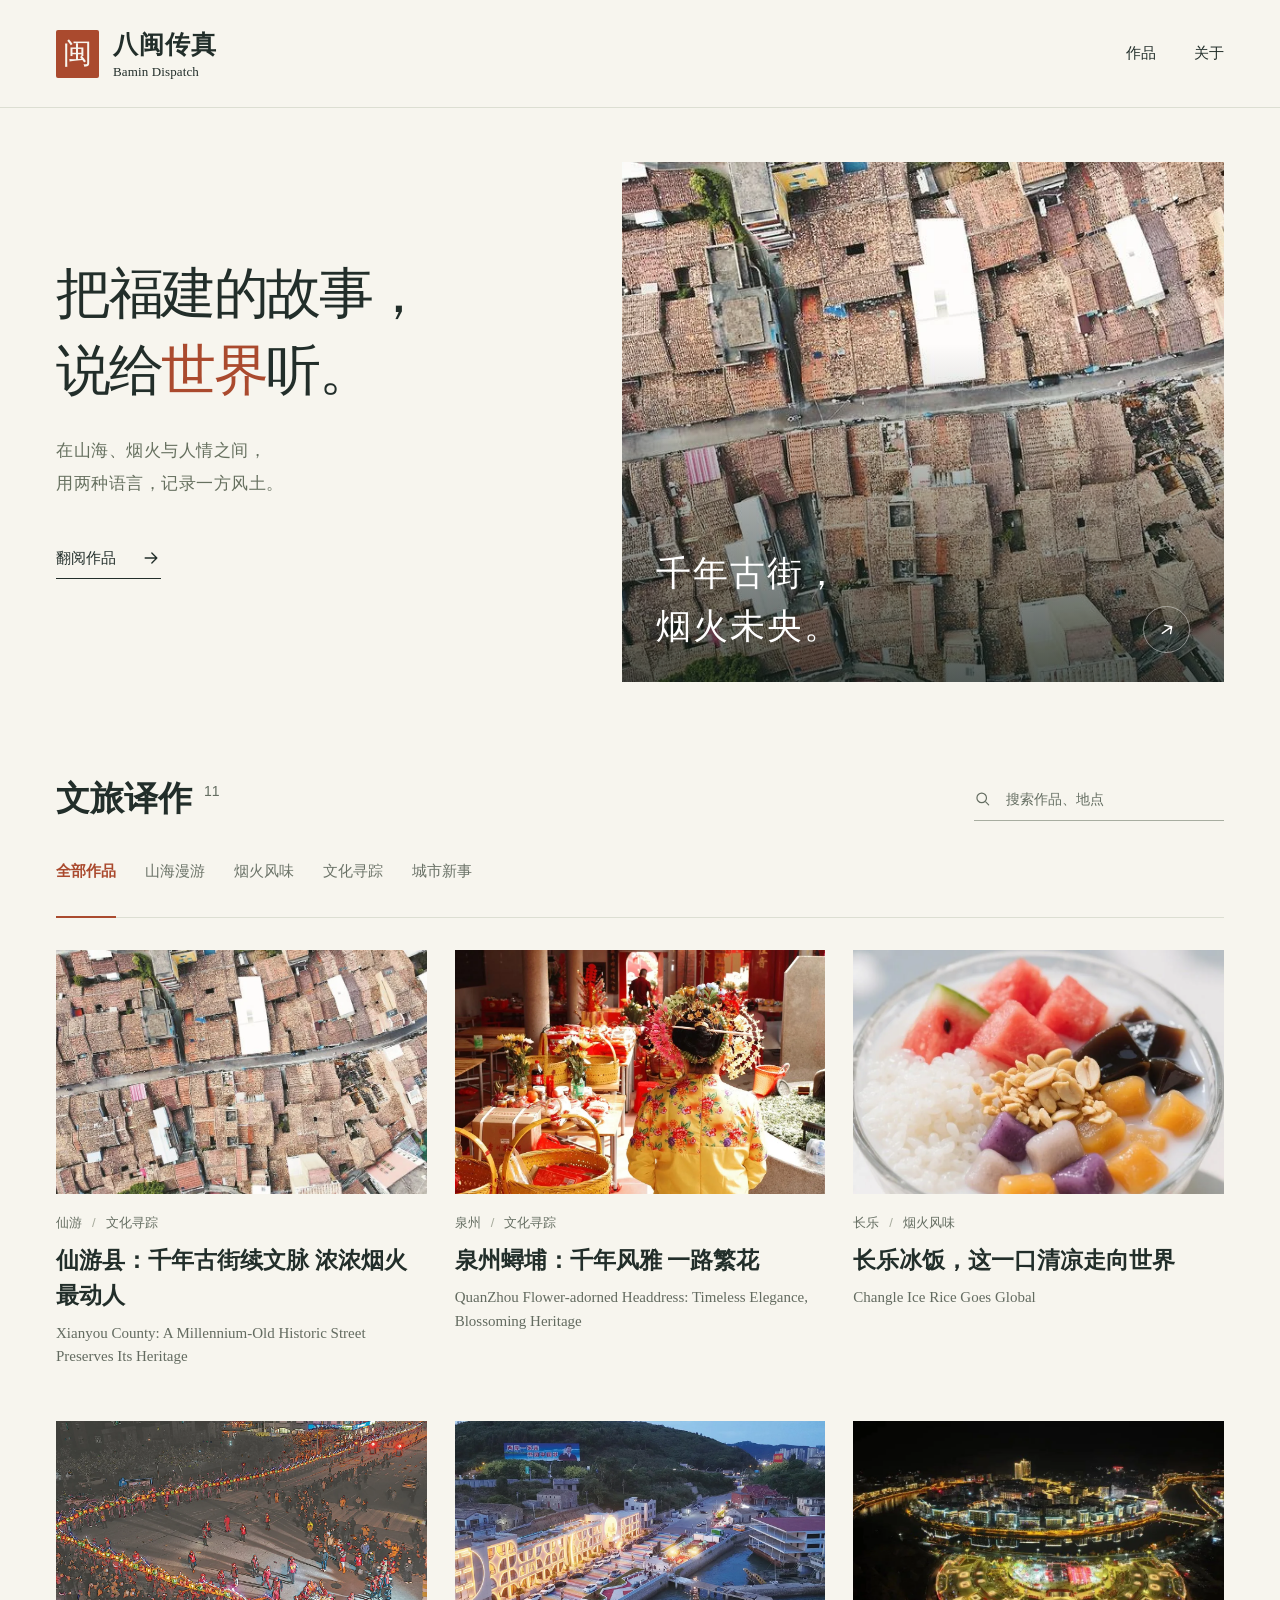
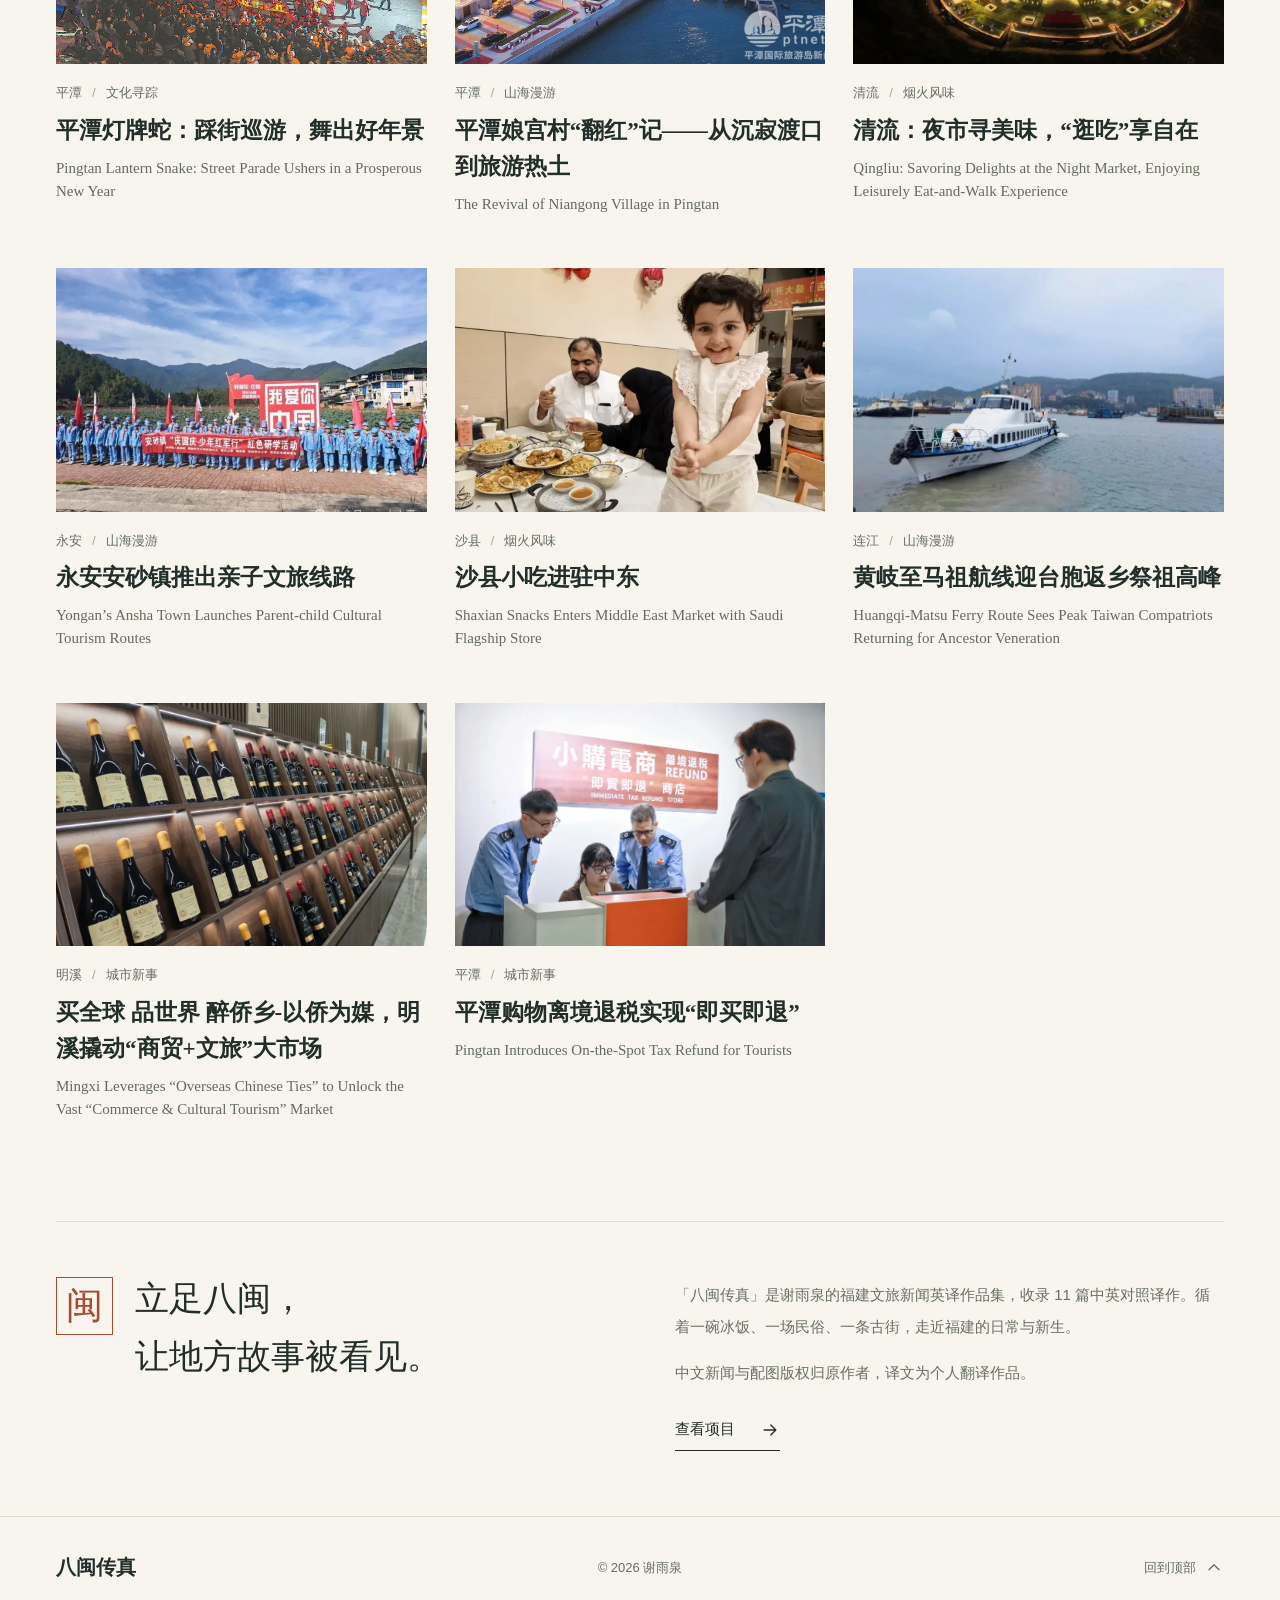
==== commit 148e8326: "Redesign Bamin Dispatch as a responsive bilingual editorial portfolio" ====
--- a/index.html
+++ b/index.html
@@ -1,478 +1,18 @@
-<!DOCTYPE html>
-<html lang="zh-CN">
-<head>
-    <meta charset="UTF-8">
-    <meta name="viewport" content="width=device-width, initial-scale=1.0">
-    <title>新闻中英对照</title>
-    <style>
-        * {
-            margin: 0;
-            padding: 0;
-            box-sizing: border-box;
-        }
-        body {
-            font-family: "Microsoft YaHei", "SimSun", serif;
-            line-height: 1.8;
-            color: #333;
-            background-color: #ffffff;
-        }
-        /* 分页核心样式：每页占满全屏，打印强制分页 */
-        .page {
-            width: 100%;
-            min-height: 100vh;
-            padding: 40px 30px;
-            page-break-after: always;
-            border-bottom: 1px solid #eee;
-        }
-        /* 最后一页取消分页，避免打印多出空白页 */
-        .page:last-child {
-            page-break-after: avoid;
-            border-bottom: none;
-        }
-        /* 图片样式，链接完全保留未修改 */
-        .article-img {
-            width: 100%;
-            max-height: 400px;
-            object-fit: cover;
-            border-radius: 8px;
-            margin-bottom: 30px;
-        }
-        /* 原文译文左右分栏布局 */
-        .content-grid {
-            display: grid;
-            grid-template-columns: 1fr 1fr;
-            gap: 30px;
-        }
-        /* 手机端自动切换为上下布局 */
-        @media (max-width: 900px) {
-            .content-grid {
-                grid-template-columns: 1fr;
-            }
-            .page {
-                padding: 20px 15px;
-            }
-        }
-        .st-block {
-            padding: 25px;
-            background-color: #f0f7ff;
-            border-radius: 8px;
-        }
-        .tt-block {
-            padding: 25px;
-            background-color: #f8fff8;
-            border-radius: 8px;
-        }
-        .st-block h3, .tt-block h3 {
-            font-size: 1.3rem;
-            margin-bottom: 18px;
-            color: #2c3e50;
-            border-bottom: 2px solid #ddd;
-            padding-bottom: 10px;
-            font-weight: 600;
-            line-height: 1.4;
-        }
-        .meta-info {
-            font-size: 0.95rem;
-            color: #666;
-            margin-bottom: 22px;
-            line-height: 1.7;
-        }
-        blockquote {
-            margin: 18px 0;
-            padding-left: 22px;
-            border-left: 4px solid #3498db;
-            color: #555;
-            font-style: italic;
-        }
-        p {
-            margin-bottom: 16px;
-            text-align: justify;
-        }
-    </style>
-</head>
-<body>
-    <!-- 第1页 永安安砂镇推出亲子文旅线路 -->
-    <div class="page">
-        <img class="article-img" src="https://q1.itc.cn/q_70/images03/20251002/d429f83ac6f2492bb0a81529cd55325c.jpeg">
-        <div class="content-grid">
-            <div class="st-block">
-                <h3>1. 永安安砂镇推出亲子文旅线路</h3>
-                <p class="meta-info">2025-06-30 09:25:57 作者：黄中泉 李峥 来源：福建日报  责任编辑：周冬</p>
-                <p>玉米采摘、抓鱼钓虾比赛、巧手包粽子……日前，在永安市安砂镇热水村，一场场充满趣味的“亲子盛宴”，让孩子们走进大自然，于欢声笑语中拓展视野、增长知识，体验到不一样的农事乐趣。</p>
-                <blockquote>“这里蓝天白云，绿水青山环绕其间，植被丰富、空气清新，今天我专程带着女儿前来，感受这份难得的清凉与宁静。”来自清流县的黄先生说。</blockquote>
-                <blockquote>“端午期间，亲子抓鱼活动特别火爆，一天两场，场场爆满，孩子在水中尽情嬉戏，享受着抓鱼的乐趣，家长们也沉浸在孩子的欢声笑语之中。”景区负责人蓝文宾说。</blockquote>
-                <blockquote>热水村党支部书记邓长云看着眼前热闹非凡的场景，也打开了“话匣子”：“以前这里非常冷清。如今，通过资源整合，已形成了集旅游、观光、康养、研学等于一体的乡村振兴新载体，为村庄带来了新的生机与活力。”</blockquote>
-                <p>据了解，今年端午节当日，景区所有住宿单元全部客满，营业收入达2万余元。这一亮眼成绩的背后，是景区亲子游项目的持续升温。蓝文宾表示，自亲子游项目推出以来，已建立5个300人规模的家长群，报名需求持续高涨。为满足不同家庭的需求，景区还推出了“亲子营”“独立营”两种模式。“亲子营”以家长陪伴为主，适合2至12岁儿童，注重互动性和趣味性，让亲子关系在互动中得以加深；“独立营”则面向稍大孩子，旨在培养其独立性和社交能力，让孩子们在独立探索中成长。</p>
-                <p>近年来，针对悄然而至的“遛娃时代”，安砂镇创新推出了亲子游、研学游、红色游、康养游等多条亲子文旅精品线路，花样繁多的“打开方式”，有力推动了“文旅＋”新业态蓬勃发展，成为吸引客流、带动消费的一股新兴力量。</p>
-            </div>
-            <div class="tt-block">
-                <h3>1. Yongan’s Ansha Town Launches Parent-child Cultural Tourism Routes</h3>
-                <p class="meta-info">June 30, 2025, 09:25:57 | By Huang Zhongquan, Li Zheng | Source: Fujian Daily | Editor: Zhou Dong</p>
-                <p>Corn picking, fish-catching and shrimp-fishing contests, and skillful zongzi-wrapping… Recently, a string of fun-filled parent-child activities in Reshui Village, Ansha Town, Yongan City, invited children to step into nature. Amid laughter and joy, they broadened their horizons, acquired new knowledge, and experienced the unique pleasures of farming activities.</p>
-                <blockquote>“With blue skies, white clouds, lush mountains, and clear rivers, this place is surrounded by rich vegetation and fresh air. I specially brought my daughter here today to enjoy this rare tranquility and coolness,” said Mr. Huang from Qingliu County, a neighboring county approximately 1.5-hour drive from Yongan.</blockquote>
-                <blockquote>“During the Dragon Boat Festival, our parent-child fish-catching activities were extremely popular, with two sessions a day and every session packed. Children played joyfully in the water, enjoying the fun of catching fish, while parents immersed themselves in their children’s laughter and joy,” said Lan Wenbin, manager of the scenic spot.</blockquote>
-                <blockquote>Witnessing the bustling scene, Deng Changyun, Party Secretary of Reshui Village,  shared his thoughts: “This area used to be very quiet and desolate. Through resource integration, we’ve now established a new rural revitalization platform integrating tourism, sightseeing, wellness, and educational tours, breathing new life into the village.”</blockquote>
-                <p>On this year’s Dragon Boat Festival, all accommodation at the scenic spot was fully booked, with revenue reaching more than 20,000 yuan. This strong performance reflects the growing popularity of the area’s parent-child tourism programs.<br/>Lan Wenbin said that since the parent-child programs were introduced, five parent WeChat groups—each with 300 members—have been set up, and demand for sign-ups has remained high. To meet the needs of different families, the scenic area now provides two options: the Parent-Child Camp and the Independent Camp.<br/>The Parent-Child Camp focuses on accompanied participation, suitable for children aged 2 to 12. It helps to deepen parent-child relationships through activities.<br/>The Independent Camp is designed for older children. It allows them to grow through independent exploration.</p>
-                <p>In recent years, responding to the growing trend of “child-friendly travel,” Ansha Town has innovatively developed multiple cultural tourism routes, including family tours, educational expeditions, revolutionary history tours, and wellness retreats. These diverse offerings have significantly boosted the “tourism + ” mode, emerging as a key driver for attracting visitors and stimulating consumption.</p>
-            </div>
-        </div>
-    </div>
-    <!-- 第2页 长乐冰饭，这一口清凉走向世界 -->
-    <div class="page">
-        <img class="article-img" src="https://pic.rmb.bdstatic.com/bjh/news/8385b46790f89b0df8a4c7bfddd058c3.jpeg">
-        <div class="content-grid">
-            <div class="st-block">
-                <h3>2. 长乐冰饭，这一口清凉走向世界</h3>
-                <p class="meta-info">2025-06-09 11:04:05 作者：陈坚 来源：福州晚报  责任编辑：周冬</p>
-                <p>8日中午，央视《新闻直播间》栏目播出《清凉一夏·福建福州：勇于创新，长乐冰饭走向世界》，报道长乐冰饭在美国、加拿大等地走红的情况。央视主持人表示，长乐冰饭这一口清凉走向世界的过程，也是当地人不断创新的过程。</p>
-                <p>央视首先聚焦高炎青在长乐区奎桥美食街经营的冰饭店。今年63岁的高炎清说，这家冰饭店已经开了25年，以前面积只有十几平方米，现在店铺变成了两层小楼，面积扩大到200多平方米。高炎清说：“夏天的时候一天能卖1500碗，一般要排队半个多小时。”这几年该店的外卖订单也不少，4月到10月高峰期，一般每天有200多单到400多单外卖订单。</p>
-                <p>奎桥美食街上聚集了8家冰饭店，成为了名副其实的冰饭一条街。奎桥路紧挨着福州地铁6号线十洋站，因为一出站就是冰饭一条街，所以很多人也把6号线称作“冰饭直通车”。从福州市区出发，坐着地铁6号线来到长乐，吃上一碗正宗的冰饭，也成了很多市民、游客夏日消暑的宝藏路线。</p>
-                <p>有了一条街和“直通车”，经营者还在思考如何创新，怎么把传统冰饭做出新花样。比如，当下已经推出奶茶冰饭、椰子冰饭、茉莉冰饭、榴莲冰饭等。不断上新的冰饭搭档还有很多，比如冰饭配烧烤、冰饭配小龙虾等。</p>
-                <p>为了助力冰饭的推广，长乐区每年夏季还会举办冰饭节，融合美食、潮流音乐等元素，吸引了大量游客前来打卡。一碗冰饭不仅是福州人的夏日味道，也成为撬动消费的新引擎。</p>
-                <blockquote>“长乐夜市有20多处，冰饭店有40多家。奎桥美食街是长乐一条比较大的夜市集市，有8家冰饭店，一年的营业额有5000多万元。”长乐区商务局流通科负责人陈书鼎说。</blockquote>
-                <p>这几年长乐冰饭还走出国门，吸引全球的食客。<blockquote>“有一家我们长乐人开在美国西雅图的冰饭店，生意也很好。美国、加拿大等地都有长乐冰饭，我们长乐冰饭出海了。”冰饭经营者高友星说。</blockquote></p>
-            </div>
-            <div class="tt-block">
-                <h3>2. Changle Ice Rice Goes Global</h3>
-                <p class="meta-info">June 9, 2025, 10:04:05 / Source: Fuzhou Evening News / Reporter: Chen Jian / Editor: Zhou Dong</p>
-                <p>At noon on June 8, CCTV’s News Studio broadcast a report titled Cool Summer · Fuzhou, Fujian: Innovation Takes Changle Ice Rice to the World, covering the growing popularity of this local snack in the United States, Canada and other countries. The CCTV host noted that Changle Ice Rice’s journey to global fame is also a story of continuous innovation by local people.</p>
-                <p>The report first featured Gao Yanqing’s ice rice shop on Kuiqiao Food Street in Changle District. Now 63 years old, Gao has run the shop for 25 years. “It used to be just a little over 10 square meters,” he said. “Today it’s a two-story building covering more than 200 square meters.”<br/>“In summer, we sell up to 1500 bowls a day, and customers usually wait in line for more than half an hour,” he added. The shop also receives a large number of takeaway orders. During the peak season from April to October, daily takeaway orders normally range from 200 to 400.</p>
-                <p>Kuiqiao Food Street is home to 8 ice rice shops, making it a genuine “Ice Rice Street”. The street sits right next to Shiyang Station on Fuzhou Metro Line 6. Since passengers step straight into Ice Rice Street when exiting the station, many people call Line 6 the “Ice Rice Express”.<br/>For many local residents and tourists, taking Metro Line 6 from downtown Fuzhou to Changle for a bowl of authentic ice rice has become a popular summer choice to beat the heat.</p>
-                <p>With the help of “Ice Rice Street” and the “Ice Rice Direct Line”, shop owners have continued to explore innovations to give this traditional delicacy new twists. For example, they now offer creative variants like Milk Tea Ice Rice, Coconut Ice Rice, Jasmine Ice Rice, and Durian Ice Rice. There are also diverse food pairings: Ice Rice with barbecued meats, Ice Rice with spicy crawfish, and more.</p>
-                <p>To promote Changle Ice Rice, Changle District holds an Ice Rice Festival every summer, combining food, trendy music and other elements to draw large numbers of visitors. A bowl of ice rice is not only a beloved summer taste for Fuzhou people, but also a new engine driving local consumption.</p>
-                <blockquote>“There are over 20 night markets in Changle, with more than 40 Ice Rice shops. Kuiqiao Food Street is one of the larger night market hubs in Changle, housing 8 Ice Rice shops that generate over 50 million RMB in annual revenue.” said Chen Shuding, an official in charge of Changle District Bureau of Commerce.</blockquote>
-                <p>In recent years, Changle Ice Rice has gone global, winning fans among food lovers around the world.<blockquote>“One of our fellow Changle natives runs an ice rice shop in Seattle, USA, and it’s doing very well. Changle Ice Rice can now be found in the US, Canada and elsewhere. Our local snack has gone overseas,” said Gao Youxing, another ice rice shop owner.</blockquote></p>
-            </div>
-        </div>
-    </div>
-    <!-- 第3页 清流：夜市寻美味，“逛吃”享自在 -->
-    <div class="page">
-        <img class="article-img" src="https://q7.itc.cn/q_70/images03/20240710/a1bbb2beda654cd2bb1c8e2e24466403.jpeg">
-        <div class="content-grid">
-            <div class="st-block">
-                <h3>3. 清流：夜市寻美味，“逛吃”享自在</h3>
-                <p class="meta-info">2025-08-19 08:51:02 来源：福建日报  责任编辑：周冬</p>
-                <p>锅勺碰撞间,伴随着跳动的火苗和沸腾的热气,一碗碗色泽诱人的粉面、一盘盘香气扑鼻的小炒新鲜出炉……</p>
-                <p>近日,走进清流县“清流”夜市,只见夜市里人来人往,顾客或是打包,或是围着小桌享受美食,整条街区涌动着浓浓的烟火气。</p>
-                <blockquote>市民张香妹常到夜市品尝小吃。“这里的小吃种类多、价格优惠,即使是普通市民都消费得起。”</blockquote>
-                <blockquote>“每天傍晚四五点人就陆陆续续来了,晚上6点人流量进入高峰期,生意也开始忙乎起来,忙到夜里一两点收摊回家是常有的事。”摊主陈爱珍介绍。</blockquote>
-                <p>凭借位于城区中心且人口相对集中的优势,如今,“清流”夜市已成为当地居民和游客休闲放松的首选去处。自2021年8月底对外开放以来,该夜市共吸引30余家商户、超100名从业人员进驻。</p>
-                <blockquote>“一晚上的营业额有五六百元,周末或节假日还会更多些。”陈爱珍说,她在夜市摆摊已有三四年,自己对目前的收入很满足。</blockquote>
-                <blockquote>清流县城市管理综合执法大队中队长邹坤荣介绍,该夜市成立以前,小吃摊主大多散布于街头巷尾。“为了保证食品安全,提升市容市貌,2020年,县里规划建设‘清流’夜市,为自由创业人员提供统一经营场所。现在,夜市里的摊主不用交摊位费和公共水电费,希望通过这种方式,让再就业人员有更广阔的创业空间。”</blockquote>
-                <p>近年来,清流县积极适应消费升级新趋势,推出提振经济促消费系列举措,着力丰富夜间经济消费业态,通过打造“清流”夜市、“龙津”夜市等业态多元、管理规范的夜市经营点,让清流的夜晚亮起来、人气聚起来、城市活起来。目前,全县夜市总摊位60余个,其中美食小吃摊位30余个、排档摊位30余个,年营业总额近千万元。</p>
-            </div>
-            <div class="tt-block">
-                <h3>3. Qingliu: Savoring Delights at the Night Market, Enjoying Leisurely Eat-and-Walk Experience</h3>
-                <p class="meta-info">August 19, 2025, 08:51:02 | Source: Fujian Daily | Editor: Zhou Dong</p>
-                <p>Amid the clatter of spatulas and the dance of flickering flames, steaming bowls of noodles and fragrant stir-fries are freshly served...</p>
-                <p>Recently, stepping into the Qingliu Night Market in Qingliu County, visitors are greeted by bustling crowds. Some customers grab takeaway meals, while others sit at small tables to enjoy the food. The whole street is filled with a warm, lively vibe.</p>
-                <blockquote>“There’s a huge variety of snacks here, and they’re very affordable for ordinary people like us.” said Zhang Xiangmei, a local resident who frequently visits the market.</blockquote>
-                <blockquote>“Customers start coming around 4 or 5 o’clock every afternoon. The place gets really busy from 6 p.m., and we usually don’t close until 1 or 2 o’clock in the morning,” said stall owner Chen Aizhen.</blockquote>
-                <p>Located in the downtown core with a concentrated population, the Qingliu Night Market has become the top spot for relaxation for locals and tourists. Since opening in late August 2021, it has attracted more than 30 merchants and over 100 employees.</p>
-                <blockquote>“I make 500 to 600 yuan a night, and even more on weekends and holidays,” said Chen, who has run her stall here for three to four years and is happy with her income.</blockquote>
-                <blockquote>Zou Kunrong, Captain of the Qingliu County Urban Management Comprehensive Law Enforcement Brigade, said that before the night market was built, snack vendors were scattered across the city.<br/>“To ensure food safety and improve the city’s look, the county planned and built the Qingliu Night Market in 2020, providing a unified business space for self-employed entrepreneurs. Now vendors don’t pay stall fees or public water and electricity bills. We hope this can create more space for re-employment and entrepreneurship,” he added.</blockquote>
-                <p>In recent years, Qingliu County has kept up with the new trend of consumption upgrading and launched a series of measures to boost the economy and stimulate consumption. It has focused on developing its night economy by building well-managed, multi-format night markets such as the Qingliu and Longjin Night Markets, lighting up the county’s evenings, drawing in crowds and bringing the city to life.<br/>At present, the county has more than 60 night market stalls in total, including over 30 snack stalls and 30 casual dining stalls, with an annual total revenue of nearly 10 million yuan.</p>
-            </div>
-        </div>
-    </div>
-    <!-- 第4页 平潭灯牌蛇：踩街巡游，舞出好年景 -->
-    <div class="page">
-        <img class="article-img" src="https://img1.fjdaily.com/app/images/2025-02/15/b84f0ed4-81a4-40c0-8dde-4c8e80cc1cc4.jpg">
-        <div class="content-grid">
-            <div class="st-block">
-                <h3>4. 平潭灯牌蛇：踩街巡游，舞出好年景</h3>
-                <p class="meta-info">www.fjsen.com 2025-02-15 08:43:55 张哲昊 刘宇捷 来源：福建日报</p>
-                <p>13日晚8时许，平潭老城关万人空巷、热闹非凡。锣鼓阵阵、烟火璀璨、灯牌夺目……一场盛大的平潭（首届）右营灯牌蛇非遗民俗文化踩街活动正在举行，此外还有舞龙、十番锣鼓、彩灯等方阵，踩街队伍长达800多米，场面蔚为壮观。</p>
-                <p>记者在现场看到，一条绵长的灯牌蛇队伍穿行于街道中，“蛇头”双眼炯炯有神，胡须飘逸灵动，再配上五彩装饰灯，一时间流光四溢，煞是好看，更引来大量市民游客驻足拍照，喝彩声此起彼伏。</p>
-                <blockquote>据此次活动策划人陈志文介绍，这是平潭时隔10年再次举办灯牌蛇踩街活动，板凳节数从以前的51节增加至117节，“蛇身”长度近260米，由近300名表演者轮流协作完成，活动规模创历史之最。</blockquote>
-                <p>平潭灯牌蛇历史悠久，是当地传统节庆的民俗文化项目之一，于2021年入选实验区第六批区级非物质文化遗产代表性项目名录。相传，灯牌蛇起源于明朝嘉靖年间戚继光入闽抗倭，起初是为了以灯牌行进震慑倭寇，因舞动时如长蛇蜿蜒而得名，后来逐渐演化为祈求新年风调雨顺、纳祥转运的民俗表演。</p>
-                <blockquote>“灯牌蛇的‘蛇头’酷似龙头，是以竹篾精心编制成型，外部用布料仔细粘贴包裹，再不断完善‘蛇’的眼睛、胡须等细节，最后挂上五彩斑斓的LED彩灯，威风凛凛的‘蛇头’便大功告成。”灯牌蛇区级代表性传承人林亮说。</blockquote>
-                <p>仔细看，灯牌蛇的“蛇身”由许多木板凳依次连接而成。每一条板凳上都安置了三盏灯箱，外形酷似骨牌，灯罩正面绘着《水浒传》《三国演义》的人物等，灯罩侧面写着各式各样的吉祥祝福，满含美好寓意，透明箱体内部则点有一盏装饰灯。</p>
-                <blockquote>看着此次活动盛况空前，林亮甚是欣慰。“我们计划每年常态化举办灯牌蛇文化节，向更多人展示灯牌蛇的制作过程，还计划推出一系列相关的文创产品，打造一张全新的文旅名片。”他说。</blockquote>
-            </div>
-            <div class="tt-block">
-                <h3>4. Pingtan Lantern Snake: Street Parade Ushers in a Prosperous New Year</h3>
-                <p class="meta-info">Feb. 15, 2025, 08:43:55 | By Zhang Zhehao, Liu Yujie | Source: Fujian Daily</p>
-                <p>At around 8 p.m. on the 13th, Pingtan’s old town center was emptied of residents as crowds flocked to the streets, creating a lively atmosphere. The air resonated with the rhythm of gongs and drums, while fireworks illuminated the sky and lanterns dazzled the eyes—a grand Lantern Snake Intangible Cultural Heritage (ICH) Folk Street Parade was underway. In addition to the Lantern Snake, the parade featured dragon dances, Shifan Gongs and Drums, and colorful lantern displays. Stretching over 800 meters, the procession presented a spectacular sight.</p>
-                <p>On the scene, a long Lantern Snake procession wound its way through the streets. Its “snake head,” which looks much like a dragon’s head, had bright, lively eyes and flowing “whiskers,” decorated with colorful lights that glowed brightly. The stunning sight drew crowds of local residents and tourists, who stopped to take photos and cheered continuously.</p>
-                <blockquote>Chen Zhiwen, the event planner, revealed that this marked Pingtan’s first Lantern Snake parade in a decade. “The number of bench sections, a traditional unit for linking the snake’s body, has increased from 51 to 117, extending the ‘snake body’ to nearly 260 meters. Operated by nearly 300 performers in shifts, this is the largest-scale event of its kind in history,” he stated.</blockquote>
-                <p>With a long history, the Pingtan Lantern Snake is one of the local traditional folk culture activities for festivals. In 2021, it was listed as a district-level ICH item in Pingtan Comprehensive Experimental Zone. Legend has it that it originated during the Jiajing period of the Ming Dynasty (1522–1566), when General Qi Jiguang led troops to Fujian to fight against Japanese pirates. At first, the lantern parade was used to intimidate the pirates; it got its name because it moves like a winding snake. Later, it gradually evolved into a folk performance to pray for good weather, prosperity and good luck in the new year.</p>
-                <blockquote>Lin Liang, the district-level inheritor of the Lantern Snake, explained its production: “The dragon-like ‘snake head’ is carefully woven with bamboo strips, covered with cloth, and then detailed with eyes and whiskers. Finally, colorful LED lights are hung on it, and the majestic ‘snake head’ is finished.”</blockquote>
-                <p>Upon closer look, the “snake body” is made by connecting many wooden benches in a row. Each bench has three lantern boxes, shaped like traditional Chinese dominoes. The front of the lanterns is painted with characters from two classic Chinese novels Water Margin and Romance of the Three Kingdoms, and the sides are written with various auspicious blessings full of good wishes. A decorative light is placed inside each transparent box.</p>
-                <blockquote>Seeing the unprecedented grandeur of the event, Lin Liang felt very pleased. “We plan to hold the Lantern Snake Cultural Festival regularly every year to show more people how the Lantern Snake is made. We also plan to launch a series of related cultural and creative products to make it a new cultural and tourism symbol of Pingtan,” he said.</blockquote>
-            </div>
-        </div>
-    </div>
-    <!-- 第5页 平潭购物离境退税实现“即买即退” -->
-    <div class="page">
-        <img class="article-img" src="https://fujian.chinatax.gov.cn/pingtanswj/ssxc/swyx/202508/W020250819641314765762.jpg">
-        <div class="content-grid">
-            <div class="st-block">
-                <h3>5. 平潭购物离境退税实现“即买即退”</h3>
-                <p class="meta-info">2025-05-06 10:35:11 作者：张哲昊 来源：福建日报  责任编辑：周冬</p>
-                <p>近日，在位于平潭台创园的小购离境退税商店，台胞何奕兴现场购买了一台总价为2299元的手机。随后，他在工作人员的引导下成功办理了退税。<blockquote>“我过几天就要回台湾了，准备买部手机给家人，在离境退税商店买单后就立刻收到了退税款，没想到这么方便。”何奕兴点赞道。</blockquote></p>
-                <p>记者走进小购离境退税商店，只见由中英双语印制的“‘即买即退’商店”标识十分醒目，工作人员正在热情接待旅客。<blockquote>“境外旅客可在线上通过‘台陆通’旗下的‘黑琵购’平台挑选手机、平板电脑、笔记本电脑以及户外用品等上千种产品，并选择提货点，只要符合‘即买即退’的条件并提供相关证件，即可在提货点支付并办理退税。”商店负责人、福建新通途信息技术有限公司副总经理卫元鹏说。</blockquote></p>
-                <blockquote>据国家税务总局平潭综合实验区税务局副局长冯德福介绍，“即买即退”作为离境退税的优化服务举措，其最大的亮点在于将离境口岸退税环节“前移”至购物现场，极大提升了退税效率、通关速度和消费体验，吸引更多境外旅客“买买买”，进一步激活境外旅客再消费的热情，助推平潭“一岛两窗三区”建设。</blockquote>
-                <p>今年以来，国家大力优化离境退税政策，不断扩大入境消费。在此背景下，国家税务总局平潭综合实验区税务局联合实验区经济发展局、平潭海关等部门建立政税关银联动机制，共同梳理相关业务流程，辅导离境退税商店完成系统升级和设备调试，在“即买即退”服务措施推广当月即开出福建省首单，帮助境外旅客第一时间享受政策红利。</p>
-            </div>
-            <div class="tt-block">
-                <h3>5. Pingtan Introduces On-the-Spot Tax Refund for Tourists</h3>
-                <p class="meta-info">May 06, 2025, 10:35:11 | By Zhang Zhehao | Source: Fujian Daily | Responsible Editor: Zhou Dong</p>
-                <p>In a recent visit to the Xiaogou Tax Refund Store in Pingtan Taiwan Innovation Park, Mr. He Yixing, a visitor from Taiwan region of China, purchased a smartphone priced at 2,299 yuan. With assistance from store staff, he successfully claimed a tax refund immediately after payment. <blockquote>“I’m returning to Taiwan in a few days and wanted to buy a phone for my family. It’s amazing that I received the tax refund right after paying at the store. It couldn’t be more convenient,” he praised.</blockquote></p>
-                <p>Inside the store, bilingual signs reading “on-the-spot Tax Refund Available” are prominently displayed, as staff members warmly assist customers. <blockquote>“International visitors can browse thousands of products, including smartphones, tablets, laptops, and outdoor gear, on the HappyGo platform under the TaiLuTong app, a Cross-Strait digital service platform,” explained Wei Yuanpeng, Deputy General Manager of  Fujian Xintongtu Information Technology Co., Ltd., which operates the store. “After selecting a pickup location and providing required documents, eligible travelers can complete payment and tax refund procedures simultaneously at the pickup point.”</blockquote></p>
-                <blockquote>According to Feng Defu, Deputy Director of the Pingtan Comprehensive Experimental Zone Tax Service, the “on-the-spot tax refund” represents a major upgrade to the traditional departure tax refund system. By shifting the refund process from the airport to the point of purchase, this initiative significantly enhances efficiency, reduces customs clearance time, and improves the overall shopping experience. " This measure encourages more international tourists to spend in Pingtan and re-engage in post-tax-refund consumption, supporting the development of Pingtan as a Cross-Strait cooperation hub, an opening-up window to the world, and a pilot zone for integrated reform.</blockquote>
-                <p>This year, China has vigorously optimized the departure tax refund policy to continuously boost inbound consumption. Against this backdrop, the Tax Service of Pingtan Comprehensive Experimental Zone, together with the Zone’s Economic Development Bureau, Pingtan Customs and other departments, established a government-tax-customs-bank linkage mechanism. They jointly sorted out relevant business processes and guided tax refund stores to complete system upgrades and equipment debugging. In the same month that the “on-the-spot tax refund” service was launched, Fujian’s first such tax refund transaction was completed, allowing international travelers to enjoy the policy benefits immediately.</p>
-            </div>
-        </div>
-    </div>
-    <!-- 第6页 黄岐至马祖航线迎台胞返乡祭祖高峰 -->
-    <div class="page">
-        <img class="article-img" src="https://ics4.baidu.com/feed/4bed2e738bd4b31c66d5ee70626fda6f9c2ff85f.jpeg@f_auto?token=444289e3c403f65843f9598a74d4398d">
-        <div class="content-grid">
-            <div class="st-block">
-                <h3>6. 黄岐至马祖航线迎台胞返乡祭祖高峰</h3>
-                <p class="meta-info">2025-04-04 18:28:56 来源：央视新闻  责任编辑：李雅兰</p>
-                <p>随着清明节的到来，很多台胞纷纷回到大陆祭祖。这两天，福建福州的连江黄岐至马祖白沙客运航线，迎来台胞返乡祭祖客流高峰。</p>
-                <p>4月3日上午，随着3艘客渡陆续抵达福建连江黄岐港客运码头，300多名台胞回到大陆返乡祭祖。</p>
-                <blockquote>台胞 陈一惠：带小朋友回来扫墓，祭拜一下祖先，让小孩记住自己的根在哪里。</blockquote>
-                <p>清明节到来，黄岐至马祖“小三通”航线旅客人数呈增长之势，4月3日更是达到了峰值。为应对客流高峰，航班适时扩容，临时加开两趟航班。</p>
-                <blockquote>福州边检站执勤三队副队长 王海钦：提前预测高峰流量，及时增派警力，加开通道，进一步优化服务举措，确保旅客快速有序通关。</blockquote>
-            </div>
-            <div class="tt-block">
-                <h3>6. Huangqi-Matsu Ferry Route Sees Peak Taiwan Compatriots Returning for Ancestor Veneration</h3>
-                <p class="meta-info">April 4, 2025, 18:28:56 / Source: CCTV News / Editor: Li Yalan</p>
-                <p>As Tomb-Sweeping Day approaches, many Taiwan compatriots are returning to the Chinese mainland to venerate their ancestors. In recent days, the Huangqi (Lianjiang, Fuzhou)-Matsu Baisha  passenger ferry route has experienced a peak in Cross-Strait travel for this purpose.</p>
-                <p>Matsu, administered by Taiwan province, is geographically close to the Chinese mainland. The Huangqi-Matsu route is a key part of the Mini Three Links, which is a Cross-Strait initiative facilitating direct people-to-people exchanges, trade, and transportation between the mainland and Taiwan region’s outlying islands.</p>
-                <p>On the morning of April 3, three passenger ferries arrived at Huangqi Port Passenger Terminal in Lianjiang, Fujian, carrying over 300 Taiwan compatriots back to the mainland for ancestor veneration rituals.</p>
-                <blockquote>Taiwan compatriot Chen Yihui shared,  “I brought my children back to sweep tombs and pay respects to our ancestors, so they can remember their roots.”</blockquote>
-                <p>With the festival’s arrival, passenger numbers on the Huangqi-Matsu “Mini Three Links” route have surged, reaching a record high on April 3. To cope with the peak travel demand, ferry operators temporarily added two extra trips.</p>
-                <blockquote>“By forecasting peak traffic in advance, we promptly deployed extra personnel, opened more inspection channels, and optimized services to ensure smooth and efficient clearance for travelers.” said Wang Haiqin, Deputy Team Leader of the Third Duty Team at Fuzhou Entry-Exit Border Inspection Station.</blockquote>
-            </div>
-        </div>
-    </div>
-    <!-- 第7页 沙县小吃进驻中东 -->
-    <div class="page">
-        <img class="article-img" src="https://pic1.zhimg.com/70/v2-e8b4ed0af07d9d7628a979c0cedadb61_1440w.awebp?source=172ae18b&biz_tag=Post">
-        <div class="content-grid">
-            <div class="st-block">
-                <h3>7. 沙县小吃进驻中东</h3>
-                <p class="meta-info">www.fjsen.com 2025-05-13 09:13:19 罗昱伦 来源：东南网</p>
-                <p>5月11日，沙县小吃沙特阿拉伯旗舰店在利雅得国际会展中心开业，成为首家在中东开张的沙县小吃加盟连锁店，标志着这一“国民小吃”正式进军中东市场。</p>
-                <p>开业当天，该店铺的营业额便突破5万元人民币，多款手工现做的传统沙县小吃全部售罄。</p>
-                <blockquote>“刚尝了一口拌面，和国内的味道一模一样！”来自江苏的周巍已在沙特工作13年，听说沙县小吃阿拉伯旗舰店开业，一大早就赶了过来。“在异国他乡吃到正宗的祖国美食，缓解了我的思乡之情，希望以后能有更多中国美食来到沙特。”</blockquote>
-                <p>作为中餐美食的代表之一，近年来，沙县小吃借助共建“一带一路”契机积极“出海”。一方面，依托“沙县小吃及图形”集体商标，已先后在日本、美国等77个国家和地区完成商标注册申请工作，并在多国落地；另一方面，加大海外小吃人才培养储备，已举办沙县小吃海外培训班15期，为法国、日本、印度尼西亚等多国合作公司培训技术骨干。</p>
-            </div>
-            <div class="tt-block">
-                <h3>7. Shaxian Snacks Enters Middle East Market with Saudi Flagship Store</h3>
-                <p class="meta-info">May 13, 2025, 09:13:19 / By Luo Yulun / Source: FJSEN.com</p>
-                <p>Shaxian Snacks is a well-known daily dining brand from Shaxian County, Fujian Province, China, offering affordable home-style foods like tossed noodles and steamed dumplings.  On May 11, its first franchised flagship store in the Middle East opened at the Riyadh International Convention and Exhibition Center, marking the official entry of this “staple of Chinese daily meals” into the Middle Eastern market.​</p>
-                <p>On opening day, the store’s revenue exceeded 50,000 RMB, and nearly all freshly handmade traditional Shaxian snacks sold out.</p>
-                <blockquote>“I just tried the tossed noodles – they taste exactly the same as back home!” said Zhou Wei, a Chinese national from Jiangsu who has worked in Saudi Arabia for 13 years. He arrived early as soon as he heard the news.<br/>“Having authentic Chinese food in a foreign country eases my homesickness. I hope more Chinese cuisines will come to Saudi Arabia.”</blockquote>
-                <p>As a representative of popular Chinese casual food, Shaxian Snacks has actively expanded overseas in recent years by seizing opportunities under the Belt and Road Initiative.<br/>On one hand, it has completed trademark registration applications for the collective trademark “Shaxian Snacks & Logo” in 77 countries and regions including Japan and the United States, and opened physical stores in many of them.<br/>On the other hand, it has strengthened training and reserve of overseas talents, holding 15 overseas training programs to cultivate technical professionals for cooperative enterprises in France, Japan, Indonesia and other countries.</p>
-            </div>
-        </div>
-    </div>
-    <!-- 第8页 平潭娘宫村“翻红”记——从沉寂渡口到旅游热土 -->
-    <div class="page">
-        <img class="article-img" src="https://pic.rmb.bdstatic.com/bjh/news/0230055b97aed3ac8643e41add21a5e2.jpeg">
-        <div class="content-grid">
-            <div class="st-block">
-                <h3>8. 平潭娘宫村“翻红”记——从沉寂渡口到旅游热土</h3>
-                <p class="meta-info">2025-05-11 09:37:37 来源：东南网 责任编辑：陈玮</p>
-                <p>近日，记者驱车驶入平潭综合实验区金井片区娘宫村，只见碧海、白墙与错落有致的绿植勾勒出独特的滨海景致。<blockquote>“我们村‘五一’假期单日游客接待量近500人次，140余间民宿客房全部满员，大伙儿忙得脚不沾地。”娘宫村党支部书记周建鸿难掩喜悦地说。</blockquote></p>
-                <p>谁能想到，这个如今热闹非凡的滨海村落，曾因平潭海峡大桥通车而沉寂许久。</p>
-                <h3>基础设施焕新貌</h3>
-                <p>曾经，枕山襟海的娘宫村凭借娘宫码头，成为平潭岛连通外界的交通枢纽。航运鼎盛时，码头自晨光熹微便迎来第一批旅客，暮色四合仍有归舟靠岸，成百上千的人流在此汇聚。熙来攘往间，不仅为村民带来丰厚的经济收入，更在岁月的沉淀中孕育出独一无二的渡口文化。</p>
-                <p>彼时的娘宫村，充满活力与烟火气。</p>
-                <p>然而，时代的车轮滚滚向前。2010年，平潭海峡大桥建成通车，承载无数人记忆的轮渡码头就此完成使命，娘宫村也在时代的浪潮中逐渐沉寂。<blockquote>“以前在渡轮上当水手，每月有2000元的收入，日子过得很踏实。大桥通车后，渡轮停运，我就没了工作。”娘宫村村民俞昌雄说。</blockquote></p>
-                <p>外部交通优势丧失的同时，娘宫村内基础设施的滞后更成了发展绊脚石。<blockquote>“那时，村内通往外界仅有一条黄土路，晴天尘土飞扬，雨天泥泞难行。而且，生活污水排放、高陡边坡隐患、村道夜间照明等问题不仅长期困扰村民，也阻碍村子发展。”周建鸿的描述，道出了娘宫村当时的困境。</blockquote></p>
-                <p>2022年，在平潭当地政府的支持下，娘宫村迎来发展的转折点。村里大力推进基础设施建设，古村落得到修缮保护，污水管网全面铺设，村口通道拓宽硬化，1000平方米地质灾害点完成整治。<blockquote>“此外，我们还在村里种植1060株夹竹桃，播撒4000平方米草籽改善环境。一系列的改造，既保留了村子历史风貌，又实实在在改善了人居环境，解决了民生难题。”周建鸿介绍。</blockquote></p>
-                <p>如今，娘宫村曾经狭窄泥泞的黄土路，已蜕变为宽敞平坦的大道，夜幕降临时，路灯与海面波光交相辉映，勾勒出一幅静谧美好的渔村夜景。<blockquote>“现在村里条件越来越好，路好走了，晚上出门亮堂，生活比以前舒心多了！”俞昌雄说。</blockquote></p>
-                <h3>文旅引擎驱动发展</h3>
-                <p>基础设施的全面升级，为娘宫村打开了发展新局面。2024年，娘宫村依托渡口文化、码头旧址、古村落、妈祖文化和山海资源，启动“渡口记忆·娘宫小镇”项目，创新采用“国有企业+社会资本+村集体”三方合作模式，将渡口文化保护与乡村建设结合，对村庄进行整体开发。</p>
-                <blockquote>“在多方合力下，福建瑞佰丰文旅集团、平潭瑞丰游艇俱乐部等4家企业累计注入1.8亿元资金，在娘宫村打造‘月畔·栖霞’‘山寻·无尽海’等高端民宿项目。”周建鸿介绍，其中，由岚商翁祖斌与村集体合作开发的“月畔·栖霞”海景民宿，投资5000万元建成100余间客房，自2024年8月开业以来，即便在淡季的周末，入住率也能稳定在70%左右。</blockquote>
-                <p>随着文旅产业的蓬勃发展，大量就业岗位随之诞生，越来越多的娘宫村村民实现了“家门口就业”。<blockquote>“村里酒店民宿开起来后，我在家门口找了份酒店民宿安保主管的工作，每个月都有稳定收入。”娘宫村村民俞兆祥说。</blockquote></p>
-                <p>如今的娘宫村，除了1万平方米的海景民宿客房常常供不应求外，新推出的游艇出海项目也成为新亮点。<blockquote>“今年‘五一’假期，游艇项目正式运营，很受游客欢迎，每天发船六七趟，5天累计接待游客350余人次。”周建鸿介绍。</blockquote></p>
-                <p>从沉寂渡口到旅游热土，站在新的起点上，娘宫村的发展蓝图愈发清晰。<blockquote>“目前，村里正在进行绿化景观改造工程的收尾工作。”周建鸿表示，“下一步，我们将加大招商力度，融合文化体验、观光游览与特色餐饮，推进海上餐厅、漂浮酒店等项目落地，全力打造集文化、旅游、研学于一体的滨海小镇。”</blockquote></p>
-            </div>
-            <div class="tt-block">
-                <h3>8. The Revival of Niangong Village in Pingtan</h3>
-                <p class="meta-info">May 11, 2025 09:37:37 Source: Fjsen.com Editor: Chen Wei</p>
-                <p>Recently, the reporter drove into Niangong Village, Jinjing Area of Pingtan Comprehensive Experimental Zone, and saw the unique coastal scenery outlined by the blue sea, white walls and scattered green plants. <blockquote>“During the May Day holiday, our village received nearly 500 visitors a day, and all 140 homestay rooms were fully booked. We were all extremely busy,” said Zhou Jianhong, Secretary of the Village Party Branch, with obvious delight.</blockquote></p>
-                <p>Few would have imagined that this bustling coastal village was once left in quiet decline after the opening of the Pingtan Strait Bridge.</p>
-                <h3>Infrastructure Gets a Full Upgrade</h3>
-                <p>Once upon a time, Niangong Village, nestled between mountains and the sea, relied on Niangong Wharf to become a transportation hub connecting Pingtan Island with the outside world. At the peak of shipping, the wharf welcomed the first batch of passengers at dawn and still had returning ships berthing at dusk, with hundreds of people gathering here. The bustling crowds not only brought substantial economic income to the villagers, but nurtured a unique ferry terminal culture over the years.</p>
-                <p>At that time, Niangong Village was full of vitality and daily life charm.</p>
-                <p>As time moved on, however, things changed.<br/>In 2010, the Pingtan Strait Bridge opened to traffic. The ferry terminal, which held so many memories, finished its historic role, and Niangong Village gradually faded into quietness.<blockquote>“I used to work as a sailor on the ferry, earning 2,000 yuan a month with a stable life. When the bridge opened and ferries stopped, I lost my job,” said Yu Changxiong, a local villager.</blockquote></p>
-                <p>Losing its transport advantage was only part of the trouble; outdated local infrastructure became a major barrier to development.<blockquote>“Back then, there was only one dirt road connecting the village to the outside. It was dusty on sunny days and muddy and hard to walk on when it rained. Problems like untreated domestic sewage, hazards from steep slopes, and a lack of streetlights at night troubled villagers for years and held back the village’s growth,” Zhou recalled.</blockquote></p>
-                <p>In 2022, with the support of the local government of Pingtan, Niangong Village ushered in a turning point in its development. The village vigorously promoted infrastructure construction: the ancient village was renovated and protected, the sewage pipe network was fully laid, the entrance passage was widened and hardened, and 1,000 square meters of geological disaster points were renovated. <blockquote>“We also planted 1,060 oleander shrubs and sowed grass seeds over 4,000 square meters to improve the environment. These changes preserved the village’s historic look while greatly improving living conditions and solving real livelihood problems,” Zhou explained.</blockquote></p>
-                <p>Today, the narrow, muddy dirt roads have been replaced by wide, smooth avenues.<br/>When night falls, streetlights glow alongside the sparkling sea, creating a peaceful and charming fishing village night view.<blockquote>“Conditions in the village are so much better now. The roads are easy to walk on, and it’s bright at night. Life is far more comfortable,” Yu said.</blockquote></p>
-                <h3>Tourism Becomes the New Growth Engine</h3>
-                <p>The complete upgrade of infrastructure opened a new chapter for Niangong Village.<br/>In 2024, building on its ferry culture, old wharf site, ancient dwellings, Mazu culture, and coastal scenery, the village launched the “Ferry Memory · Niangong Town” project. It innovatively adopted a tripartite cooperation model of “state-owned enterprise + social capital + village collective”, combining ferry culture protection with rural construction to carry out the overall development of the village.</p>
-                <blockquote>“With the joint efforts of multiple parties, four enterprises including Fujian Ruibaifeng Culture and Tourism Group and Pingtan Ruifeng Yacht Club have invested a total of 180 million yuan to build high-end homestay projects such as 'Yuepan·Qixia' and 'Shanxun·Endless Sea' in Niangong Village,” Zhou Jianhong introduced. Among them, the “Yuepan·Qixia” sea-view homestay, co-developed by Weng Zubin, a businessman from Pingtan and the village collective, invested 50 million yuan to build more than 100 rooms. Since its opening in August 2024, even on weekends in the off-season, the occupancy rate has been stably around 70%.</blockquote>
-                <p>The booming tourism industry has created plenty of jobs, allowing more villagers to work close to home. <blockquote>“After the hotels and homestays opened, I became a security supervisor at one of them near my home, with a steady monthly income,” said Yu Zhaoxiang, another villager.</blockquote></p>
-                <p>Today, the 10,000-square-meter sea-view homestay rooms are often in high demand, and the newly launched yacht cruising trips have become a big hit.<blockquote>“During this year’s May Day holiday, the yacht service officially started and proved very popular. We ran six to seven trips a day, receiving more than 350 visitors over five days,” Zhou said.</blockquote></p>
-                <p>From a forgotten ferry terminal to a popular tourist destination, Niangong Village now has a clear development blueprint.<blockquote>“We’re finishing the final touches on greening and landscape improvements,” Zhou said.<br/>“Next, we will step up investment promotion, integrate cultural experiences, sightseeing and specialty dining, and launch projects such as overwater restaurants and floating hotels. Our goal is to build a coastal town that combines culture, tourism and study tours.”</blockquote></p>
-            </div>
-        </div>
-    </div>
-    <!-- 第9页 泉州蟳埔：千年风雅 一路繁花 -->
-    <div class="page">
-        <img class="article-img" src="https://img0.baidu.com/it/u=871737038,3394126507&fm=253&app=138&f=JPEG?w=1200&h=800">
-        <div class="content-grid">
-            <div class="st-block">
-                <h3>9. 泉州蟳埔：千年风雅 一路繁花</h3>
-                <p class="meta-info">www.fjsen.com 2025-08-19 07:48:44 来源：东南网</p>
-                <p>立秋过后，泉州市丰泽区东海街道蟳埔村依然“热辣滚烫” 。巷子里人头攒动，随处可见簪花拍照的游客和正在开蚝的村民，传统与现代在此交相辉映。文旅热潮下，蟳埔村花香四溢，海味不减，随着“活化传承、跨界融合、赋能产业”的不断实践，这个海滨渔村正持续出圈。</p>
-                <p>蟳埔民俗文化村位于泉州湾晋江下游入海口北岸，是古代海上丝绸之路重要起点之一，已有千年历史。因扼守泉州出海口的“海门”，宋元时期这里便商贸兴盛，明天启七年（1627年）成为泉州东南海防门户。</p>
-                <p>近年来，蟳埔簪花围走红，各地游客慕名前来，带火了蟳埔村的文旅产业。</p>
-                <blockquote>蟳埔民俗文化村保护提升指挥部负责人黄丽媛介绍，目前，蟳埔簪花已亮相世界旅游小姐总决赛、巴黎奥运会、伦敦工艺周等40多场国内外重大活动，传播至英国、法国、意大利、新加坡等30多个国家。“蟳埔簪花绽放海外风采”还被当代中国与世界研究院列为2024年在国际上有影响力的地方文化国际传播七个热点之一。</blockquote>
-                <p>通过“簪花+”模式，当地将簪花之美融入各行各业。“簪花+文创”，联名签约匹克鞋业、嗨玩购服饰等20多家头部企业，研发摆件、冰箱贴等文创产品200多种；“簪花+美食”，推出泉州“簪花宴”，亮相第三十三届中国厨师节；“簪花+科技”，上线AI簪花写真体验馆，为市民和游客提供全新互动体验方式；“簪花+艺术”，搭建“影视服务中心+影视基地”平台，小品《蟳埔花开》获华东六省一市戏剧小品大赛金奖……</p>
-                <p>据统计，2023年蟳埔村全年接待游客超450万人次。这个数据在2024年几近翻番，达到850万人次，带动旅游收入超18亿元。</p>
-                <p>一个面积仅1.5平方公里、常住人口不过7000多人的小渔村迎来了文旅产业的“泼天富贵”。但亮眼数据的背后也隐藏危机：仅靠簪花拍照，如何能长久引来巨大流量和销量？</p>
-                <p>位于蟳埔村核心位置的橘若·蟳花咖啡厅，是村里新晋的网红打卡点。咖啡厅负责人戴朝聪正忙着招呼客人，为客人指出容易出片的位置和角度。<blockquote>“不到200平方米的咖啡厅却拥有莫奈花园、中式侘寂风、欧式复古风等多种不同风格，这为簪花拍照提供了更多的场景。”来自广东的游客陈娜燕和同伴头戴簪花围，在咖啡厅里打卡拍照。</blockquote></p>
-                <p>咖啡厅旁，一座白色的水塔矗立，塔身上“思源水塔”几个红色大字十分醒目。<blockquote>“思源水塔是以前蟳埔村的重要供水设施，位于村子的核心位置，四通八达的小巷多数汇聚到这里。”戴朝聪告诉记者，如今，经过改造的水塔华丽转身为集旅居、文创、餐饮于一体的打卡地。</blockquote></p>
-                <p>为簪花打卡提供更丰富的场景，这是橘若·思源水塔带来的新变化。丰富文旅体验，延伸消费链，同样也是蟳埔村的发展目标。今年以来，蟳埔村开展簪花里文旅市集、非遗小剧场、浔海乐游·游船码头等十大工程，同时推出簪花、旅拍、问海、巷遇、听音、看戏、品鲜、乐购等八大体验。</p>
-                <blockquote>“从单一的簪花拍照扩展到看戏、乘船、听音等，不仅是体验内容和消费场景的丰富，更是蟳埔文化的重塑和提升。”黄丽媛说。</blockquote>
-                <p>在村口的沿街位置，也宋＆腾讯音乐小屋的两位年轻人站在屏幕前一顿操作。<blockquote>“扫码，输入关键字、一句话或者上传一张图，短短数分钟，就可以完成一首歌的创作，还能用10国语言、15种方言演唱歌曲。”小屋负责人邓慧说，这是AI作歌带给人们的新奇体验。这里是腾讯音乐全省首店，也是十大工程之一，现在已成为游客听音乐、买文创、喝咖啡的新去处，自“五一”开业以来，月销售额近10万元。</blockquote></p>
-                <p>目前，蟳埔村有近300家旅拍店铺，游客日均2万人次，带动了文创、餐饮、民宿等多元业态发展，拉动消费超50亿元。截至7月，蟳埔村共接待游客超426万人次。</p>
-                <p>不只蟳埔村，串点成线，一条6公里长的“滨海浪漫线”正在打造。6月，丰泽区启动“这YOUNG的丰泽 潮燃夏夜”夜经济活动，全力打造富有沿海城市特色的“滨海浪漫线”。从世遗真武庙，到最美蟳埔村，6公里的“滨海浪漫线”串联起文兴宫、浔海夜游、簪花里市集、刺桐港非遗等多个景点，涵盖了海上派对、非遗市集、主题音乐会等多种消费场景，引入休闲茶饮、潮流文创、创意轻餐饮等多个业态，形成“日访世遗 夜游新潮”的双动线，打造全方位的“吃住行游娱购”全链条文商旅服务体系，满足游客的不同层次需求。</p>
-                <p>夜经济的加入，激发了蟳埔村新的活力。值得一提的是，浔海乐游渔人码头夜市，以音乐市集、灯光秀、烟花秀等簪花海上派对活动，吸引了众多游客，自8月8日夜间活动开展以来，游客量增长40%，预计多创收约15万元。</p>
-            </div>
-            <div class="tt-block">
-                <h3>9. QuanZhou Flower-adorned Headdress: Timeless Elegance, Blossoming Heritage</h3>
-                <p class="meta-info">August 19, 2025, 07:48:44 | Source: Fjsen.com</p>
-                <p>Well after the Start of Autumn, Xunpu Village in Donghai Subdistrict, Fengze District, Quanzhou City, remains extremely popular with visitors. Its alleyways bustle with throngs of people. Visitors posing for photos in flower-adorned headdresses and local villagers shucking oysters are a common sight, and tradition and modernity shine in perfect harmony here. Amid the cultural and tourism boom, Xunpu Village is filled with the fragrance of flowers while retaining its authentic coastal charm. Through continuous practices of “living inheritance, cross-border integration, and industry empowerment”, this coastal fishing village is continuously gaining fame across the country.</p>
-                <p>Xunpu Folk Culture Village, situated on the northern bank of the lower Jinjiang River estuary in Quanzhou Bay, is a key starting point of the Ancient Maritime Silk Road with a history of more than one thousand years. Strategically guarding the "Sea Gate" of Quanzhou’s estuary, it flourished as a bustling commercial hub during the Song and Yuan dynasties, and became the southeast coastal defense gateway of Quanzhou since 1627, during the late Ming Dynasty.</p>
-                <p>In recent years, Xunpu’s flower-adorned headdresses have gone viral, attracting visitors from all over the world and boosting the cultural and tourism industry of Xunpu Village.</p>
-                <blockquote>Huang Liyuan, head of the Xunpu Folk Culture Village Protection and Enhancement Command, revealed that these headdresses have graced over 40 domestic and international events, including the Miss Tourism World Finals, Paris Olympics, and London Craft Week, reaching more than 30 countries such as the UK, France, Italy, and Singapore. The campaign “Xunpu’s Flower-adorned Headdresses Shine Globally” was even listed by the Academy of Contemporary China and World Studies as one of seven influential local cultural communication cases in 2024.</blockquote>
-                <p>Through its signature “Flower-adorned Headdress +” model, the local area has woven the timeless beauty of the floral headdress into every corner of its local industries. It has signed co-branding partnership agreements with over 20 leading enterprises including PEAK Sports and HiGo Fashion, to develop more than 200 themed cultural and creative products ranging from ornaments to fridge magnets. For the gastronomy sector, Quanzhou’s "Flower-adorned Headdress Banquet" made its official debut at the 33rd China Chef Festival. The local area has also launched an AI flower-adorned headdress photo experience studio, offering an entirely new interactive experience for residents and tourists alike. In the arts field, it has built out the "Film & TV Service Center + Studio Base" platform, with the skit Blooms in Xunpu taking home the gold award at the East China Drama Skit Competition.</p>
-                <p>In 2023, Xunpu welcomed over 4.5 million visitors, generating tourism revenue exceeding ¥1.8 billion. By 2024, these numbers nearly doubled to 8.5 million visitors and ¥1.8 billion in revenue, which is a remarkable feat for a 1.5 km² fishing village with just 7,000 residents.</p>
-                <p>A small fishing village with an area of only 1.5 square kilometers and a permanent population of just over 7,000 people has ushered in a "tremendous boom" in the cultural and tourism industry. Yet beneath these achievements lies a challenge: Can fleeting trends sustain long-term growth?</p>
-                <p>Juruo·Xunhua Café, located in the heart of Xunpu Village, is a newly popular photo spot in the village. Dai Chaocong, the café manager, was busy greeting customers and pointing out ideal spots and angles for taking great photos.<blockquote>“Despite its 200 m² size, the café blends Monet’s garden, Chinese-style minimalist serenity, and European vintage aesthetics, offering versatile backdrops for headdress photoshoots”, said Chen Nayan, a tourist from Guangdong, who was taking photos in the café with her companions, all wearing flower hair wreaths.</blockquote></p>
-                <p>Adjacent to the café stands the Siyuan Water Tower. Once the village’s lifeline for freshwater, this landmark has been reimagined as a hybrid hub for accommodation, cultural and creative services, and dining. </p>
-                <p>Expanding beyond photography, Xunpu is enhancing experiences through 10 key projects, including the Xunhuali Cultural Bazaar, Intangible Cultural Heritage Theaters, and the Xunhai Leisure Cruise Terminal. Visitors can now enjoy 8 signature activities: Headdress Styling, Portrait Photography, Coastal Exploration, Alley Wandering, Musical Performances, Theater Shows, Seafood Tasting, and Artisan Shopping.</p>
-                <blockquote>“What began as simply taking photos in the iconic Xunpu flower headdress has now expanded to include local opera, boat rides and traditional music. This is not just about enriching experiences and consumption scenarios, but redefining and elevating Xunpu culture,” said Huang Liyuan.</blockquote>
-                <p>At the village entrance, the Yesong & Tencent Music Hut offers a novel AI songwriting experience. <blockquote>“Scan a QR code, input keywords or an image, and within minutes, users can compose a song sung in 10 languages or 15 dialects.” Deng Hui, person in charge of the hut, said that this is the novel experience brought by AI songwriting to people. As Tencent Music’s first provincial outlet, this venue has generated nearly ¥100,000 in monthly sales since its May opening.</blockquote></p>
-                <p>With more than 300 photography studios and 20,000 daily visitors, Xunpu’s tourism ecosystem now includes cultural and creative products, dining, and homestays, driving over ¥5 billion in consumption. By July 2025, the village had already hosted 4.26 million tourists.</p>
-                <p>The momentum extends beyond Xunpu: A 6 km Coastal Romance Trail is under development. <br/>In June, Fengze District launched the “This is Young Fengze, Trendy and Burning Summer Night” night economy campaign, striving to build a “Coastal Romance Trail” full of coastal city characteristics. Stretching from the world heritage Zhenwu Temple to the scenic Xunpu Village, this Coastal Romance Trail links up Wenxing Palace, Xunhai Night Cruise, Zanhuali Bazaar, and intangible cultural heritage (ICH) resources of Zaitun Port. It offers diverse consumption experiences like sea parties, ICH markets, and themed concerts, and hosts businesses including casual tea shops, trendy cultural and creative products, and innovative light catering. Visitors can explore ICH during the day and enjoy new experiences at night, meeting tourists’ diverse needs with a comprehensive cultural, commercial and tourism service system covering “food, accommodation, transportation, travel, entertainment and shopping”.</p>
-                <p>Nighttime activities, such as the Xunhai Leisure Fisherman’s Wharf Night Market with music festivals and fireworks, have boosted visitor numbers by 40% since August 8, projecting an additional ¥150,000 in revenue.</p>
-            </div>
-        </div>
-    </div>
-    <!-- 第10页 仙游县：千年古街续文脉 浓浓烟火最动人 -->
-    <div class="page">
-        <img class="article-img" src="https://www.fj.gov.cn/zwgk/ztzl/sxzygwzxsgzx/sdjj/wvjj/202505/W020250513295092374924.jpg">
-        <div class="content-grid">
-            <div class="st-block">
-                <h3>10. 仙游县：千年古街续文脉 浓浓烟火最动人</h3>
-                <p class="meta-info">2025-05-13 10:02:34 陈盛钟 来源：东南网</p>
-                <p>红灯笼、石板路、青瓦房……5月的仙游，阳光和煦、微风不燥，漫步在鱼牙顶街区，街巷纵横交错，两旁店铺林立，人群熙熙攘攘，市井气息扑面而来。</p>
-                <p>上月底，省政府公布第六批省级历史文化街区名单，仙游县鱼牙顶历史文化街区 榜上有名。该街区地处仙游县城西侧，其历史可追溯至唐代，千百年来，其所属的西门外西市片区一直市井喧嚣、商贾云集。近年来，仙游县以“修旧如旧，保护为主”为核心理念，对鱼牙顶街区进行系统性保护、修缮，保留原住民生活场景和烟火气息，实现“政府搭台、居民唱戏” 的活态传承。如今，这片历经岁月雕琢的老街区重现芳华，古典与时尚在这里交相辉映，传统文化与现代文明相融共生。</p>
-                <h3>千年老街，悠悠乡愁</h3>
-                <p>走进和平路22号打铁铺，炉火熊熊，“叮叮当当”的打铁声不绝于耳。铁匠郑贤星挥舞着大锤，一下又一下地砸在烧红的铁块上，火星四溅。店内摆放着各种铁制器具，柴刀、锄头、铁锅等，每一件都凝聚着这位与铁艺相伴了近50年的老铁匠的心血。</p>
-                <p>“要找老手艺，就去鱼牙顶！”这里是当地老一辈手工艺人坚守的阵地。众多手工艺从业者凭着一己之力，延续着传统行当，为鱼牙顶老街区构筑起一道独特的风景。</p>
-                <p>年过七旬的剃头匠林德记已在理发行业摸爬滚打超过半个世纪，是当地远近闻名的老匠人，他坦言对老街有着难以割舍的情结。刮脸、剃须、老发型，不追新潮，林德记始终秉承着原汁原味的理发手艺。他的理发店没有时尚的招牌，店内设施也堪称古董级别，手动推子、老式镜子、旋转理发椅，映照出岁月的沧桑，也承载了无数老主顾的回忆。</p>
-                <blockquote>“鱼牙顶街区是莆仙地区多样商贸和居住建筑的集中展现。”仙游县住建局风貌办负责人郑溢介绍，鱼牙顶街区包括和平路、民主路、纸山巷、洋山巷等两路八巷，街区范围面积21.4公顷。其距县城中心老县衙位置约1.2公里，距南侧木兰溪不到500米，是向西通往永春、德化的主要陆路通道，也是通往会仙码头的商贸集散中心，成为闽中重要的商贸集散地之一。</blockquote>
-                <p>据考证，鱼牙顶街区所在的西门街市始于唐代仙游置县时，到宋元时已初具规模，明代时商店网点遍布，商业活动辐辏四境。清末，街区内的天地坛成为全县粮食集贸的主要市场，纸山为山货牲畜交易地，和平路成为海产品交易地。民国时期，周边街区得到连片开发，业态多为布匹、砂糖、肥料、粮油、木材等行业，成为境内商业、金融活动的中心。</p>
-                <p>新中国成立后，西门街市设立了福州贸易公司仙游营业处、鲤湖中百公司、日用百货经理部、医药公司、糖烟酒公司，以及针织品、文化用品等专业公司门市部。 1984年，洪桥燕顶县中心市场建成后，仙游城关商贸中心发生了转移，但西门街市还一直延续着商业经营的功能。</p>
-                <p>如今，行走在鱼牙顶街区，仿佛翻开一部立体的千年商史与建筑典籍。浓浓的人间烟火气，是鱼牙顶最动人的底色。2000多居民在此生息，记录着平凡日子的点点滴滴。街区内巷弄曲径通幽，两侧老屋鳞次栉比，汇聚了首饰店、中药店、打铁铺、农具铺、理发店、裁缝店等众多历史悠久的传统老字号商铺，承载了一代代仙游人美好的乡愁记忆。</p>
-                <h3>“街”续文脉，焕新活力</h3>
-                <p>“风急天高猿啸哀，渚清沙白鸟飞回……”9日上午，仙游城西中心小学石峰书院内传出琅琅书声，20多名诵读班学生沉浸于国学经典的诵读之中，开启一场跨越时空的心灵对话。</p>
-                <p>地处天地坛巷的城西中心小学，前身为创办于1905年的私立孟晋高等小学堂，校内至今保存着石峰书院、为松书院、红砖楼等历史建筑。其中，石峰书院始建于清咸丰年间，历经多次修缮。如今，这里已被改造成国学堂，开设国学诵读、书法、绘画等多门特色课程，成为学生传统文化教育的摇篮。</p>
-                <p>为松书院原为建于明崇祯年间的为松庵，门前有一口清嘉庆年间的古井，至今保存完好。目前，书院已设置成校园德育基地和校史馆。</p>
-                <p>鱼牙顶街区内历史环境要素丰富，保留着天地坛、节孝坊、石峰书院、为松书院、木兰养性堂 等历史建筑。街区内建筑多为1～2层的土木结构历史传统风貌建筑，柴栏厝民居、中西合璧式建筑等多元风格建筑林立，有完整的古厝院落格局空间，梁、柱、门、窗等建筑细部造型雕饰精美，图案考究。</p>
-                <p>天地坛，又称社稷坛，创建于宋乾道初年（1165年），坛分前后两殿，前台四柱撑起双层飞檐，后殿供奉兴化戏的祖师爷田公元帅。2023年，天地坛重新修缮，改造为十字社区老年活动中心，设置棋牌室、健身室、居家养老服务室等，成为社区老年人“老有所依，老有所乐”的温馨乐园。</p>
-                <p>作为街区的文化地标，建于清乾隆年间的青石牌坊——木兰节孝坊以“双凤朝阳”石雕闻名。2016年，仙游县对节孝坊实施修缮，并增设石栏杆、香炉等设施，同步开展街区环境整治。其时，还意外发现坊顶暗格中藏有清代维修账本竹简，被专家称为“时光宝盒”。</p>
-                <p>近年来，仙游县持续推进鱼牙顶街区保护工作，实施基础设施改造工程，对片区雨污水管网进行改造；启动文创街区项目，将废弃粮仓改造为非遗工坊，邀请老裁缝铺开展定制旗袍业务，并开设盘扣技艺教学，打造沉浸式非遗互动体验。</p>
-                <blockquote>“鱼牙顶街区具有较高的历史价值、科学价值和艺术价值。”仙游县住建局局长杨兴介绍，目前，该街区已完成历史文化资源调查，正在委托中国城市规划设计研究院编制《仙游古城历史格局与文化内涵研究》 ，研究其在古城格局中的地位，划定了街区的建议保护范围。</blockquote>
-                <p>据悉，仙游县将立足“保护优先、活态传承、文旅融合”的发展理念，系统推进历史建筑修缮、传统风貌修复及基础设施升级，通过“留形、留魂、留人、留文” ，让鱼牙顶街区成为莆商精神的原点记忆、市井生活的当代标本、文旅融合的示范标杆，最终实现千年古街向活力街区的美丽蝶变。</p>
-            </div>
-            <div class="tt-block">
-                <h3>10. Xianyou County: A Millennium-Old Historic Street Preserves Its Heritage</h3>
-                <p class="meta-info">May 13, 2025, 10:02:34 | By Chen Shengzhong | Source: Fjsen.com</p>
-                <p>Red lanterns, stone-paved roads, and grey-tiled houses… In May, Xianyou, a county in Fujian Province, enjoys warm sunshine and gentle breezes. Wandering through Yuyading Block in Xianyou, one is greeted by crisscrossing lanes, rows of shops, and bustling crowds, with a strong vibe of lively daily life filling the air.</p>
-                <p>At the end of last month, the Fujian Provincial Government announced the list of the 6th batch of provincial-level Historical and Cultural Blocks, and Yuyading Historical and Cultural Block in Xianyou County was included. Located on the west side of Xianyou County’s downtown area, the block has a history dating back to the Tang Dynasty (618-907 AD). For thousands of years, the Ximenwai West Market Area, to which Yuyading Block belongs, has been a busy commercial hub. In recent years, Xianyou County has adhered to the core concept of “restoring old buildings to their original appearance, with protection as the priority,” carrying out systematic protection and renovation of Yuyading Block. It has preserved the living scenes of local residents and the vibe of daily life, achieving “living inheritance” under the model of “the government provides support while residents take the lead.” Today, in this ancient block, classic elegance blends with modern style, and traditional culture coexists harmoniously with contemporary civilization.</p>
-                <h3>A Millennium-Old Street, Enduring Nostalgia</h3>
-                <p>Step inside the blacksmith’s shop at No. 22 Heping Road, and you’ll be greeted by a glowing forge, with the steady, resonant clanging of ironwork filling the air. Blacksmith Zheng Xianxing wields a heavy hammer, striking the red-hot metal again and again, sending sparks flying. On show are various hand-forged iron tools: chopping knives, hoes, iron pots, and more. Each piece carries the skill and dedication of this seasoned blacksmith, who has devoted nearly 50 years to his craft.</p>
-                <p>“If you’re looking for traditional crafts, go to Yuyading!” This is where local older craftspeople have kept their traditions alive. Many craftspeople work on their own to carry on traditional skills, making the old Yuyading neighborhood a special sight.</p>
-                <p>Now in his seventies, barber Lin Deji has been working in the trade for more than half a century and is a well-known local veteran. He openly speaks of his deep attachment to the old street. He never chases modern trends. Instead, he sticks to traditional barbering skills: face-shaving, beard-trimming, and classic hairstyles, keeping his craft authentic and unchanged. His barbershop has no fancy modern sign, and the interior is full of vintage items such as manual clippers, old mirrors, and swivel barber chairs. All bear the marks of time and hold precious memories for generations of regular customers.</p>
-                <blockquote>“Yuyading Historic Block showcases the diverse commercial and residential architecture of the Puxian region,” said Zheng Yi, an official overseeing urban conservation at the Xianyou County Housing and Urban-Rural Development Bureau.<br/>Spanning 21.4 hectares, the block consists of two main roads and eight alleys, including Heping Road, Minzhu Road, Zhishan Alley and Yangshan Alley.<br/>It sits about 1.2 kilometers from the old county government compound in the historic heart of the town. It is less than 500 meters north of the Mulan River. As a key overland route west to Yongchun and Dehua, it also served as a trade hub connected to Huixian Wharf and became one of the most important commercial centers in central Fujian.</blockquote>
-                <p>Research shows that Ximen Market, where Yuyading Historic Block stands, originated when Xianyou was established as a county in the Tang Dynasty. It took shape during the Song and Yuan dynasties (960–1368). By the Ming Dynasty (1368–1644), shops could be found everywhere, and business activities flourished across the whole region. In the late Qing Dynasty (1644–1912), Tiandi Altar in the block became the main grain market of the county. Zhishan Area served as a trading hub for mountain products and livestock, while Heping Road was home to seafood trade. During the Republican period (1912–1949), adjacent blocks were developed as a unified area. Businesses here mainly dealt in cloth, sugar, fertilizers, grain, oil and timber, turning the district into the local center of commerce and finance.</p>
-                <p>After the founding of the People’s Republic of China, Ximenwai Market saw the establishment of Xianyou Business Office of Fuzhou Trading Company, Lihu Zhongbai Company, Daily Necessities Manager Department, Pharmaceutical Company, Sugar, Tobacco and Alcohol Company, as well as specialty stores for knitwear and cultural goods. In 1984, after the completion of Hongqiao Yanding County Central Market, the commercial center of Xianyou’s county seat shifted, but Ximenwai Market continued to function as a commercial hub.</p>
-                <p>Today, a walk through Yuyading Historic Block is like opening a vivid volume documenting a millennium of commerce and architecture. Its most touching charm lies in its rich, authentic everyday vitality. Over 2,000 residents live here, quietly cherishing the simple moments of daily life. The block’s winding lanes are flanked by rows of old houses. It is home to many long-established traditional shops, including jewelry stores, traditional Chinese medicine pharmacies, blacksmith shops, farm tool stores, barbershops and tailor shops. All of them carry the warm, nostalgic memories of generations of Xianyou people.</p>
-                <h3>Inheriting Cultural Legacy, Rejuvenating Vitality</h3>
-                <p>“The wind so swift, the sky so wide, apes wail and cry; Water so clear and beach so white, birds wheel and fly…” On the morning of the 9th, the sound of loud reading echoed from Shifeng Academy of Xianyou West City Central Primary School. More than 20 students from the recitation class immersed themselves in reading classic Chinese poems, opening a spiritual dialogue across time.</p>
-                <p>West City Central Primary School in Tianditan Lane has its origins in the Private Mengjin Higher Primary School, founded in 1905. Historic buildings still stand on its campus, including Shifeng Academy, Weisong Academy and the Red-Brick Building.<br/>Shifeng Academy was first built during the Xianfeng reign of the Qing Dynasty (1851–1861) and has been restored several times.<br/>It has now been converted into a traditional Chinese culture academy, offering special courses such as classics recitation, calligraphy and painting. It is now a nurturing ground for students to learn traditional Chinese culture.</p>
-                <p>Weisong Academy was originally Weisong Nunnery, built during the Chongzhen period of the Ming Dynasty (1628-1644 AD). In front of the academy stands an ancient well from the Jiaqing period of the Qing Dynasty (1796-1820 AD), which remains well-preserved. Currently, the academy serves as the school’s moral education base and school history museum.</p>
-                <p>Yuyading Block is rich in historical elements, preserving historical buildings such as Tiandi Altar, Jiexiao Archway, Shifeng Academy, Weisong Academy, and Mulan Yangxing Hall. Most buildings in the block are 1- to 2-story historical structures with earth-wood frames, including Chailancuo , a traditional Fujian timber-framed house, and Sino-Western fusion-style buildings. The block retains complete courtyard layouts of ancient houses, with exquisitely carved details on beams, columns, doors, and windows, featuring elaborate patterns.</p>
-                <p>Tiandi Altar, also known as Altar of Land and Grain, was built in the early Qiandao period of the Song Dynasty (1165 AD). It consists of front and rear halls: the front platform is supported by four pillars with a double-eaved roof, and the rear hall enshrines Tianyuan Shuai, the patron saint of Xinghua Opera. In 2023, Tiandi Altar was renovated and transformed into a senior activity center for Shizi Community, with chess rooms, fitness rooms, and home-based elderly care service rooms, becoming a warm haven where the elderly “have support and joy in their later years.”</p>
-                <p>As a cultural landmark of the block, the Mulan Filial Piety Memorial Arch is a bluestone arch built during the Qianlong reign of the Qing Dynasty (1736–1795). It is famous for its stone carvings of “Two Phoenixes Facing the Sun”. In 2016, Xianyou County restored the arch, installed stone railings, incense burners and other fixtures, and carried out environmental improvement across the block. During the restoration, bamboo slips containing Qing Dynasty repair records were unexpectedly found in a hidden chamber at the top of the arch. Experts have called these slips a “time capsule”.</p>
-                <p>In recent years, Xianyou County has steadily advanced the conservation of Yuyading Block. It has carried out infrastructure upgrades, including improvements to the rainwater and sewage pipe networks. The county also launched a cultural and creative quarter project, turning a disused grain warehouse into an intangible cultural heritage workshop. It has invited long-established tailors to provide custom cheongsam services and held classes on traditional frog-fastener making, creating an immersive interactive experience of intangible cultural heritage.</p>
-                <blockquote>“Yuyading Block boasts significant historical, scientific and artistic value,” said Yang Xing, Director of the Xianyou County Housing and Urban-Rural Development Bureau.<br/>A survey of the block’s historical and cultural resources has been completed. The county has entrusted the China Academy of Urban Planning and Design with compiling the Study on the Historical Pattern and Cultural Connotation of Xianyou Ancient City. The study assesses the block’s position within the ancient city’s layout and sets out a proposed conservation zone for the area.</blockquote>
-                <p>Xianyou County plans to revitalize the historic Yuyading Block by prioritizing preservation, cultural continuity, and tourism integration. Efforts will focus on restoring historic buildings, maintaining traditional styles, and upgrading infrastructure. The goal is to preserve the area’s physical form, cultural essence, and local way of life, turning it into a vibrant district that captures the spirit of Puxian merchants, reflects everyday urban life, and serves as a model for cultural and tourism development. In doing so, the millennium-old street will be transformed into a dynamic community.</p>
-            </div>
-        </div>
-    </div>
-    <!-- 第11页 买全球 品世界 醉侨乡-以侨为媒，明溪撬动“商贸+文旅”大市场 -->
-    <div class="page">
-        <img class="article-img" src="https://inews.gtimg.com/om_bt/OcD_8nuFd4agPjSCZKzXxGlDz5f3EmeUo2zeuoherz_ncAA/641">
-        <div class="content-grid">
-            <div class="st-block">
-                <h3>11. 买全球 品世界 醉侨乡-以侨为媒，明溪撬动“商贸+文旅”大市场</h3>
-                <p>夏秋交替的夜晚，暑气渐渐消退。在明溪侨乡葡萄酒文化小镇，一场融合国潮风尚、时代律动与未来幻想的沉浸式文旅盛宴在灯光与夜色中精彩上演，红酒品鉴、特色小吃、欧洲商品等20多个摊位在此摆开，现场热闹非凡。</p>
-                <p>闽西北山区小县明溪，素有“福建内陆新侨乡”“八闽旅欧第一县”之称，“侨”是其鲜明的特质。目前，明溪在海外人口达1.7万人，侨眷5万余人，占全县总人口一半以上。近年来，明溪大力实施“三侨回归”工程，“引侨资、汇侨智、聚侨力”，以精准培育为抓手，大力发展欧洲进口商贸业态，让游客在明溪体验“买全球”的便捷与欢愉。</p>
-                <p>今年以来，明溪依托侨乡葡萄酒文化小镇特色资源，探索“商贸＋文旅”的跨界融合，通过“以商带旅、以旅促商”的互动模式，不断释放侨乡新活力。</p>
-                <h3>小县城链全球</h3>
-                <p>随处可见的欧洲元素，是明溪大街上的独特风景。8月13日上午，步入欧侨广场的“欧品购”示范店，进口葡萄酒、咖啡、日化用品、母婴用品……来自全球各地的各类商品映入眼帘。</p>
-                <blockquote>“爸妈每次从意大利回来，都会给我们带些护手霜、巧克力之类的欧洲商品。”罗娟是土生土长的明溪人，也是当地为数众多的侨属之一，“而今，在明溪的欧洲商品超市，这些都能买到。”</blockquote>
-                <blockquote>“我们这里有来自近50个国家的产品，有越南的咖啡、俄罗斯的食品、意大利的日化品等。很多产品都是明溪人平常习惯日用的。”欧品购示范店店长叶爱华说。</blockquote>
-                <p>近年来，为助力欧品购区域公共品牌建设，明溪县积极实施侨力侨资侨智“三侨回归”工程，出台扶持华侨回归兴业政策，完善侨胞返乡创业服务保障机制。此外，当地还成立明溪县侨乡进出口贸易有限公司，建设明溪县公用型保税仓库，提供进口商品采购、清关报关、保税仓储等服务，致力建设三明市融通内外的重要窗口。</p>
-                <blockquote>“侨”是明溪的商贸主力。“通过‘侨’力量，目前明溪正在打造闽西北及赣南地区最大的进口商品集散中心。”明溪县工信局副局长、商务局局长苏荣斌说，此外，去年明溪县还建成三明市首个公用型保税仓，创新推出“半年免租+全链条服务”模式，打通了从海外直采到终端销售的全流程通路。为持续优化营商环境，明溪还出台入驻补贴、店招奖励、采销激励等一揽子扶持政策，全方位助力企业发展。</blockquote>
-                <p>截至目前，明溪已培育42家侨资企业，吸引项目投资超20亿元。葡萄酒文化小镇的橱窗里，倒映着“小县城链全球”的梦想。</p>
-                <h3>好商品火出圈</h3>
-                <p>眼下，在明溪，不仅线下的欧洲进口商品门店风生水起，线上的电商直播也逐步壮大。</p>
-                <blockquote>“我们直播间所有产品都保证欧洲原装进口，请大家放心购买。”8月13日下午，在欧起航进口商品中心的直播间内，主播正在直播售卖欧洲进口美妆。</blockquote>
-                <p>占地两万多平方米的欧起航进口商品中心，一共5层楼，不仅有进口商超，还拥有十几个直播间。<blockquote>“我们现在主营的类目分为两块，一块是线上直播间，一块是线下商品中心。”欧起航进口商品中心负责人张浩告诉记者，欧起航以线上直播起步，目前正以线上带动线下，越来越多客人来到商品中心线下选购。去年，线上线下营业额合计超过1亿元。</blockquote></p>
-                <blockquote>“我们有自己的进口链和销售链，可以拿到相对低的采购价，因此，我们的商品价格比国内专柜要便宜不少。”在线下的商超里，不仅有大牌首饰美妆，还有很多小众商品，例如巴基斯坦的粉盐、匈牙利的果酒、希腊的果汁等。</blockquote>
-                <p>近日，2025年“侨家乐・福建省华侨美食文化交流活动明溪专场”在明溪举办，活动期间吸引游客2000多人次。在持续近一周的夏日狂欢中，葡萄酒音乐会、侨乡美食集市、红酒品鉴会、订购会等系列活动轮番上演，不仅为明溪的夜经济注入别样活力，也将明溪“让世界微醺”的邀请传遍省内外。</p>
-                <p>活动现场，欧品购区域公共品牌正式发布。早在2022年，欧品购首家示范店、欧起航电商直播基地等商家已和市民、游客见面。现在，明溪欧品购已经开到三明市区及龙岩长汀、江西石城等地。</p>
-                <p>在美食文化交流活动的红酒品鉴会环节，康莱德酒庄庄主Francesco先生表示，中国和意大利都拥有深厚的文化底蕴，葡萄酒正是连接两种文化的绝佳载体。拉维吉雅酒庄庄主柯劳迪-萨拉罗先生动情地说：“每次来到明溪都让我倍感亲切，这里的人、食物和茶都让我想起家乡。”当晚的订购会上，3家海外酒庄与明溪侨乡进出口贸易有限公司签下长期合作协议。</p>
-                <p>目前，明溪的欧洲原瓶原装进口葡萄酒已经成为当地的拳头产品，活动现场达成了200万元的葡萄酒订单。<blockquote>来自泉州的经销商兰宝珍说：“往年要去意大利选酒，光差旅费就要十几万元。现在保税仓就在明溪，单瓶成本大幅下降，生意好做多了。”</blockquote></p>
-                <h3>商旅跨界融合</h3>
-                <p>今年以来，明溪不断探索“商贸＋文旅”的融合，让游客来明溪从“买商品”升级为“品文化、享服务”。</p>
-                <p>音乐、夜跑、美酒、美食……8月8日晚，明溪县侨乡葡萄酒文化小镇流光溢彩、热闹非凡。明溪县文旅局今年推出的“侨乡田园欢歌”第八场——“荧光夜色·律动城关”夜跑活动在此展开，现场不仅可以观看歌舞表演、参加夜跑活动，还可以品美食、买进口商品，为现场游客带来一场夏夜视觉、听觉与情感的多重享受。</p>
-                <p>今年，明溪持续助力“商贸+文旅”的深度融合，年初落地侨乡葡萄酒文化小镇、欧洲风情街等特色项目，“侨乡田园欢歌”系列活动也慢慢形成常态化文旅品牌，欧品购、欧起航等平台与县域文旅资源深度融合，不断构建起“以商带旅、以旅促商”的良性循环。</p>
-                <p>数据显示，今年上半年，明溪旅游人数78.40万人次，同比增长11.3%；游客旅游花费6.82亿元，同比增长13.7%。<blockquote>“接下来，我们将继续围绕侨乡葡萄酒文化小镇这一特色资源，打造欧洲微型之窗，预计今年10月份完工，希望可以吸引更多游客前来明溪打卡。”明溪县旅游发展中心副主任曹勇金说。</blockquote></p>
-            </div>
-            <div class="tt-block">
-                <h3>11. Mingxi Leverages “Overseas Chinese Ties” to Unlock the Vast “Commerce & Cultural Tourism” Market</h3>
-                <p>As summer transitions to autumn, the evening heat gradually fades. At Mingxi Qiaoxiang Wine Culture Town, an immersive cultural tourism feast blending national trend styles, contemporary rhythms, and futuristic vibes unfolds brilliantly under the lights and night sky. Offering wine tastings, local snacks, and European products, over 20 stalls create a bustling atmosphere.</p>
-                <p>A small mountainous county in northwestern Fujian, Mingxi is known as “Fujian’s New Inland Hometown of Overseas Chinese” and “the No.1 County in Fujian for Travel to Europe”. Overseas Chinese connections are its defining trait. Currently, 17,000 people from Mingxi live abroad, with more than 50,000 overseas Chinese relatives, accounting for over half of the county’s total population. In recent years, Mingxi has vigorously implemented the “Three Overseas Chinese Returns Project,” aiming to attract overseas Chinese capital, pool their wisdom and gather their strength. Taking targeted cultivation as the key, the county has vigorously developed European imported trade and business formats, enabling tourists to experience the convenience and joy of “buying globally” in Mingxi.</p>
-                <p>Since the start of this year, leveraging the distinctive resources of the Overseas Chinese Hometown Wine Culture Town, Mingxi has explored the integrated development of Commerce & Cultural Tourism. By following the interactive approach of “driving tourism with commerce and boosting commerce with tourism”, the county has continued to unlock new vitality in its overseas Chinese community.</p>
-                <h3>A Small County Connected to the Globe</h3>
-                <p>Ubiquitous European elements create a distinctive sight on Mingxi’s streets.<br/>On the morning of August 13, visitors stepping into the Contro-commerciale Europa flagship store at Ouqiao Plaza are greeted by a wide array of global imports: fine wine, coffee, daily necessities, and maternity and baby products.</p>
-                <blockquote>“My parents always bring back European items like hand cream and chocolate when they return from Italy,” said Luo Juan, a native of Mingxi and one of the many local overseas Chinese relatives. “Now, I can find all these in Mingxi’s European product supermarkets.”</blockquote>
-                <blockquote>“We have products from nearly 50 countries, such as Vietnamese coffee, Russian food, Italian daily chemicals, etc. Many of these are daily necessities that Mingxi locals are used to,” noted Ye Aihua, manager of the Contro-commerciale Europa flagship store.</blockquote>
-                <p>In recent years, to support the development of the regional public brand Contro-commerciale Europa, Mingxi has actively implemented the "Three Overseas Chinese Returns" initiative to attract overseas Chinese capital, talent and strength. It has rolled out policies to support overseas Chinese in starting businesses and improved the service and support mechanism for their entrepreneurship. In addition, the county established Mingxi Qiaoxiang Import and Export Trade Co., Ltd. and built a public bonded warehouse, offering services including imported goods procurement, customs declaration and clearance, and bonded warehousing. It is committed to becoming an important gateway for Sanming to integrate domestic and international markets.</p>
-                <blockquote>“Overseas Chinese communities serve as the backbone of commerce in Mingxi,” said Su Rongbin, Deputy Director of the Mingxi County Bureau of Industry and Information Technology and Director of the County Bureau of Commerce.<br/>“With the strength of overseas Chinese, Mingxi is now building the largest imported goods distribution center in northwestern Fujian and southern Jiangxi. Last year, the county also completed Sanming’s first public bonded warehouse and rolled out an innovative model of ‘six-month rent exemption plus full-chain services’, opening up the complete workflow from overseas direct sourcing to final sales.”<br/>To further improve the business environment, Mingxi has introduced a full package of supportive policies, including settlement subsidies, storefront sign rewards and procurement-sales incentives, to comprehensively boost the growth of local enterprises.</blockquote>
-                <p>To date, Mingxi has fostered 42 overseas Chinese-invested enterprises, attracting over 2 billion yuan in project investment. The display windows of the Overseas Chinese Hometown Wine Culture Town reflect the dream of “linking the small county to the world.”</p>
-                <h3>Quality Goods Gain Widespread Popularity</h3>
-                <p>Currently in Mingxi, not only are offline stores selling European imported products thriving, but online e-commerce live broadcasts are also growing steadily.</p>
-                <blockquote>“All products in our live broadcast room are guaranteed to be original European imports. Please feel free to purchase,” a host said during a live broadcast selling European imported cosmetics at the Ouqihang Imported Goods Center on the afternoon of August 13.</blockquote>
-                <p>Covering an area of over 20,000 square meters, the five-story Ouqihang Imported Goods Center includes not only an imported supermarket but also more than a dozen live broadcast studios. <blockquote>“Our main business now has two segments: online live broadcasts and offline goods centers,” Zhang Hao, head of the center, told reporters. “Ouqihang started with online live broadcasts and is now driving offline sales through online channels. More and more customers are coming to the offline center to shop.” Last year, its combined online and offline revenue exceeded 100 million yuan.</blockquote></p>
-                <blockquote>“We have our own import and distribution chains, which allow us to secure lower procurement costs. As a result, our prices are much cheaper than those at department store counters in China,” Zhang added. The offline supermarket offers not only well-known jewelry and cosmetics brands but also many niche products, such as Pakistani pink salt, Hungarian fruit wine, and Greek fruit juice.</blockquote>
-                <p>Recently, the Fujian Overseas Chinese Cuisine Culture Exchange Event was held in Mingxi, attracting over 2,000 tourists during the event. Over nearly a week of summer carnival, a series of activities took turns to be staged, including a wine concert, an Overseas Chinese Hometown food market, wine tastings, and order fairs. These activities not only injected unique vitality into Mingxi’s night economy but also spread Mingxi’s invitation to “let the world be gently intoxicated” across Fujian and beyond.</p>
-                <p>At the event, the regional public brand Contro-commerciale Europa was officially launched.<br/>As early as 2022, the first Contro-commerciale Europa Model Store and the Ouqihang E-commerce Live Broadcast Base first welcomed local residents and visitors. Today, Contro-commerciale Europa outlets have expanded to downtown Sanming, Changting in Longyan, and Shicheng in Jiangxi.</p>
-                <p>During the wine tasting at the Overseas Chinese Cuisine Culture Exchange Event, Mr. Francesco, owner of Conrad Winery, noted: “China and Italy both boast rich cultural heritage, and wine serves as a perfect bridge between the two cultures.” Mr. Claudio Sarallo, owner of Lavigia Winery, said warmly: “Every time I come to Mingxi, I feel right at home. The people, food and tea here all remind me of my hometown.” At the order fair that evening, three overseas wineries signed long-term partnership agreements with Mingxi Qiaoxiang Import and Export Trade Co., Ltd.</p>
-                <p>At present, authentic imported European bottled wines have become a flagship product of Mingxi. Wine orders totaling 2 million yuan were concluded at the event. <blockquote>Lan Baozhen, a distributor from Quanzhou, said: “In the past, I had to travel to Italy to select wines, which cost me over 100,000 yuan just in travel expenses. Now, with the bonded warehouse right here in Mingxi, the cost per bottle has dropped sharply, making business far more manageable.”</blockquote></p>
-                <h3>Integration of Commerce and Tourism</h3>
-                <p>Since the start of this year, Mingxi has been continuously exploring the integration of Commerce & Cultural Tourism, elevating tourists’ experience in Mingxi from simply “purchasing goods” to “savoring culture and enjoying services.”</p>
-                <p>Music, night runs, fine wine, and delicious food... On the evening of August 8, the Overseas Chinese Hometown Wine Culture Town was ablaze with lights and bustling with excitement. The 8th session of the “Qiaoxiang Pastoral Song” series – the “Fluorescent Night · Dynamic Chengguan” Night Run, launched by the County Bureau of Culture and Tourism – kicked off here. Attendees could not only watch song and dance performances and join the night run but also savor delicious food and purchase imported goods, bringing visitors a multi-dimensional summer night experience that feasts their eyes, ears and hearts.</p>
-                <p>This year, Mingxi has continued to promote the integration of Commerce & Cultural Tourism. Early this year, it launched projects including the Overseas Chinese Hometown Wine Culture Town and European Style Street. The “Qiaoxiang Pastoral Song” series has gradually become a regular cultural tourism brand. Platforms such as Contro-commerciale Europa and Ouqihang have deeply integrated with local cultural and tourism resources, forming a virtuous cycle of “driving tourism with commerce and boosting commerce with tourism.”</p>
-                <p>Data shows that in the first half of this year, Mingxi received 784,000 tourist visits, up 11.3% year on year; tourist spending reached 682 million yuan, rising 13.7% year on year.<blockquote>“Going forward, we will continue to leverage the distinctive resources of the Overseas Chinese Hometown Wine Culture Town to build a Mini Window to Europe, which is expected to be completed in October. We hope to attract more visitors to Mingxi,” said Cao Yongjin, Deputy Director of the County Tourism Development Center.</blockquote></p>
-            </div>
-        </div>
-    </div>
-</body>
-</html>
+<!doctype html>
+<html lang="zh-CN"><head><meta charset="utf-8"><meta name="viewport" content="width=device-width,initial-scale=1">
+<title>八闽传真 Bamin Dispatch · 福建文旅新闻英译作品集</title><meta name="description" content="谢雨泉的福建文旅新闻英译作品集。11篇中英双语译作，从山海、风味与地方文化读懂福建。">
+<meta name="theme-color" content="#f7f5ee"><link rel="canonical" href="https://yuquanhsieh.github.io/BaminDispatch.github.io/">
+<meta property="og:type" content="website"><meta property="og:title" content="八闽传真 Bamin Dispatch · 福建文旅新闻英译作品集"><meta property="og:description" content="谢雨泉的福建文旅新闻英译作品集。11篇中英双语译作，从山海、风味与地方文化读懂福建。"><meta property="og:image" content="https://yuquanhsieh.github.io/BaminDispatch.github.io/assets/story-10.webp"><meta property="og:url" content="https://yuquanhsieh.github.io/BaminDispatch.github.io/">
+<link rel="icon" type="image/svg+xml" href="assets/favicon.svg"><link rel="stylesheet" href="assets/style.css"><script defer src="assets/site.js"></script></head><body id="top"><a class="skip-link" href="#main">跳到正文</a><header class="site-header"><div class="header-inner"><a class="brand" href="index.html" aria-label="八闽传真首页"><span class="brand-mark" aria-hidden="true">闽</span><span>八闽传真<span class="brand-en" lang="en">Bamin Dispatch</span></span></a><nav aria-label="主导航"><a href="index.html#works">作品</a><a href="index.html#about">关于</a></nav></div></header><main id="main"><section class="hero" aria-labelledby="hero-title"><div class="hero-copy"><h1 id="hero-title">把福建的故事，<br>说给<span>世界</span>听。</h1><p>在山海、烟火与人情之间，<br>用两种语言，记录一方风土。</p><a class="text-link" href="#works">翻阅作品 <svg aria-hidden="true" width="20" height="20" viewBox="0 0 24 24" fill="none" stroke="currentColor" stroke-width="1.6" stroke-linecap="round" stroke-linejoin="round"><path d="M5 12h14M13 6l6 6-6 6"/></svg></a></div><a class="hero-photo" href="articles/xianyou-old-street/" aria-label="阅读仙游千年古街"><img src="assets/story-10.webp" width="1440" height="1000" alt="俯瞰仙游古街的红瓦屋顶与巷陌" fetchpriority="high"><div class="hero-caption"><h2>千年古街，<br>烟火未央。</h2><span class="hero-photo-arrow"><svg aria-hidden="true" width="20" height="20" viewBox="0 0 24 24" fill="none" stroke="currentColor" stroke-width="1.6" stroke-linecap="round" stroke-linejoin="round"><path d="M5 12h14M13 6l6 6-6 6"/></svg></span></div></a></section>
+<section class="works section-shell" id="works" aria-labelledby="works-title"><div class="section-heading"><h2 id="works-title">文旅译作<span id="story-count">11</span></h2><label class="search-box"><svg aria-hidden="true" width="20" height="20" viewBox="0 0 24 24" fill="none" stroke="currentColor" stroke-width="1.6" stroke-linecap="round" stroke-linejoin="round"><circle cx="10.5" cy="10.5" r="6.5"/><path d="m16 16 4 4"/></svg><input id="search" type="search" aria-label="搜索作品" placeholder="搜索作品、地点" autocomplete="off"><button class="clear-search" type="button" aria-label="清除搜索" hidden><svg aria-hidden="true" width="20" height="20" viewBox="0 0 24 24" fill="none" stroke="currentColor" stroke-width="1.6" stroke-linecap="round" stroke-linejoin="round"><path d="m6 6 12 12M18 6 6 18"/></svg></button></label></div><div class="filters" role="group" aria-label="按主题筛选"><button type="button" data-filter="all" aria-pressed="true">全部作品</button><button type="button" data-filter="山海漫游" aria-pressed="false">山海漫游</button><button type="button" data-filter="烟火风味" aria-pressed="false">烟火风味</button><button type="button" data-filter="文化寻踪" aria-pressed="false">文化寻踪</button><button type="button" data-filter="城市新事" aria-pressed="false">城市新事</button></div><p class="sr-only" id="search-status" role="status" aria-live="polite"></p><div class="story-grid"><article class="story-card" data-category="文化寻踪" data-search="仙游县：千年古街续文脉 浓浓烟火最动人 Xianyou County: A Millennium-Old Historic Street Preserves Its Heritage 仙游 2025-05-13 10:02:34 陈盛钟 来源：东南网 红灯笼、石板路、青瓦房……5月的仙游，阳光和煦、微风不燥，漫步在鱼牙顶街区，街巷纵横交错，两旁店铺林立，人群熙熙攘攘，市井气息扑面而来。 上月底，省政府公布第六批省级历史文化街区名单，仙游县鱼牙顶历史文化街区 榜上有名。该街区地处仙游县城西侧，其历史可追溯至唐代，千百年来，其所属的西门外西市片区一直市井喧嚣、商贾云集。近年来，仙游县以“修旧如旧，保护为主”为核心理念，对鱼牙顶街区进行系统性保护、修缮，保留原住民生活场景和烟火气息，实现“政府搭台、居民唱戏” 的活态传承。如今，这片历经岁月雕琢的老街区重现芳华，古典与时尚在这里交相辉映，传统文化与现代文明相融共生。 千年老街，悠悠乡愁 走进和平路22号打铁铺，炉火熊熊，“叮叮当当”的打铁声不绝于耳。铁匠郑贤星挥舞着大锤，一下又一下地砸在烧红的铁块上，火星四溅。店内摆放着各种铁制器具，柴刀、锄头、铁锅等，每一件都凝聚着这位与铁艺相伴了近50年的老铁匠的心血。 “要找老手艺，就去鱼牙顶！”这里是当地老一辈手工艺人坚守的阵地。众多手工艺从业者凭着一己之力，延续着传统行当，为鱼牙顶老街区构筑起一道独特的风景。 年过七旬的剃头匠林德记已在理发行业摸爬滚打超过半个世纪，是当地远近闻名的老匠人，他坦言对老街有着难以割舍的情结。刮脸、剃须、老发型，不追新潮，林德记始终秉承着原汁原味的理发手艺。他的理发店没有时尚的招牌，店内设施也堪称古董级别，手动推子、老式镜子、旋转理发椅，映照出岁月的沧桑，也承载了无数老主顾的回忆。 “鱼牙顶街区是莆仙地区多样商贸和居住建筑的集中展现。”仙游县住建局风貌办负责人郑溢介绍，鱼牙顶街区包括和平路、民主路、纸山巷、洋山巷等两路八巷，街区范围面积21.4公顷。其距县城中心老县衙位置约1.2公里，距南侧木兰溪不到500米，是向西通往永春、德化的主要陆路通道，也是通往会仙码头的商贸集散中心，成为闽中重要的商贸集散地之一。 据考证，鱼牙顶街区所在的西门街市始于唐代仙游置县时，到宋元时已初具规模，明代时商店网点遍布，商业活动辐辏四境。清末，街区内的天地坛成为全县粮食集贸的主要市场，纸山为山货牲畜交易地，和平路成为海产品交易地。民国时期，周边街区得到连片开发，业态多为布匹、砂糖、肥料、粮油、木材等行业，成为境内商业、金融活动的中心。 新中国成立后，西门街市设立了福州贸易公司仙游营业处、鲤湖中百公司、日用百货经理部、医药公司、糖烟酒公司，以及针织品、文化用品等专业公司门市部。 1984年，洪桥燕顶县中心市场建成后，仙游城关商贸中心发生了转移，但西门街市还一直延续着商业经营的功能。 如今，行走在鱼牙顶街区，仿佛翻开一部立体的千年商史与建筑典籍。浓浓的人间烟火气，是鱼牙顶最动人的底色。2000多居民在此生息，记录着平凡日子的点点滴滴。街区内巷弄曲径通幽，两侧老屋鳞次栉比，汇聚了首饰店、中药店、打铁铺、农具铺、理发店、裁缝店等众多历史悠久的传统老字号商铺，承载了一代代仙游人美好的乡愁记忆。 “街”续文脉，焕新活力 “风急天高猿啸哀，渚清沙白鸟飞回……”9日上午，仙游城西中心小学石峰书院内传出琅琅书声，20多名诵读班学生沉浸于国学经典的诵读之中，开启一场跨越时空的心灵对话。 地处天地坛巷的城西中心小学，前身为创办于1905年的私立孟晋高等小学堂，校内至今保存着石峰书院、为松书院、红砖楼等历史建筑。其中，石峰书院始建于清咸丰年间，历经多次修缮。如今，这里已被改造成国学堂，开设国学诵读、书法、绘画等多门特色课程，成为学生传统文化教育的摇篮。 为松书院原为建于明崇祯年间的为松庵，门前有一口清嘉庆年间的古井，至今保存完好。目前，书院已设置成校园德育基地和校史馆。 鱼牙顶街区内历史环境要素丰富，保留着天地坛、节孝坊、石峰书院、为松书院、木兰养性堂 等历史建筑。街区内建筑多为1～2层的土木结构历史传统风貌建筑，柴栏厝民居、中西合璧式建筑等多元风格建筑林立，有完整的古厝院落格局空间，梁、柱、门、窗等建筑细部造型雕饰精美，图案考究。 天地坛，又称社稷坛，创建于宋乾道初年（1165年），坛分前后两殿，前台四柱撑起双层飞檐，后殿供奉兴化戏的祖师爷田公元帅。2023年，天地坛重新修缮，改造为十字社区老年活动中心，设置棋牌室、健身室、居家养老服务室等，成为社区老年人“老有所依，老有所乐”的温馨乐园。 作为街区的文化地标，建于清乾隆年间的青石牌坊——木兰节孝坊以“双凤朝阳”石雕闻名。2016年，仙游县对节孝坊实施修缮，并增设石栏杆、香炉等设施，同步开展街区环境整治。其时，还意外发现坊顶暗格中藏有清代维修账本竹简，被专家称为“时光宝盒”。 近年来，仙游县持续推进鱼牙顶街区保护工作，实施基础设施改造工程，对片区雨污水管网进行改造；启动文创街区项目，将废弃粮仓改造为非遗工坊，邀请老裁缝铺开展定制旗袍业务，并开设盘扣技艺教学，打造沉浸式非遗互动体验。 “鱼牙顶街区具有较高的历史价值、科学价值和艺术价值。”仙游县住建局局长杨兴介绍，目前，该街区已完成历史文化资源调查，正在委托中国城市规划设计研究院编制《仙游古城历史格局与文化内涵研究》 ，研究其在古城格局中的地位，划定了街区的建议保护范围。 据悉，仙游县将立足“保护优先、活态传承、文旅融合”的发展理念，系统推进历史建筑修缮、传统风貌修复及基础设施升级，通过“留形、留魂、留人、留文” ，让鱼牙顶街区成为莆商精神的原点记忆、市井生活的当代标本、文旅融合的示范标杆，最终实现千年古街向活力街区的美丽蝶变。 May 13, 2025, 10:02:34 | By Chen Shengzhong | Source: Fjsen.com Red lanterns, stone-paved roads, and grey-tiled houses… In May, Xianyou, a county in Fujian Province, enjoys warm sunshine and gentle breezes. Wandering through Yuyading Block in Xianyou, one is greeted by crisscrossing lanes, rows of shops, and bustling crowds, with a strong vibe of lively daily life filling the air. At the end of last month, the Fujian Provincial Government announced the list of the 6th batch of provincial-level Historical and Cultural Blocks, and Yuyading Historical and Cultural Block in Xianyou County was included. Located on the west side of Xianyou County’s downtown area, the block has a history dating back to the Tang Dynasty (618-907 AD). For thousands of years, the Ximenwai West Market Area, to which Yuyading Block belongs, has been a busy commercial hub. In recent years, Xianyou County has adhered to the core concept of “restoring old buildings to their original appearance, with protection as the priority,” carrying out systematic protection and renovation of Yuyading Block. It has preserved the living scenes of local residents and the vibe of daily life, achieving “living inheritance” under the model of “the government provides support while residents take the lead.” Today, in this ancient block, classic elegance blends with modern style, and traditional culture coexists harmoniously with contemporary civilization. A Millennium-Old Street, Enduring Nostalgia Step inside the blacksmith’s shop at No. 22 Heping Road, and you’ll be greeted by a glowing forge, with the steady, resonant clanging of ironwork filling the air. Blacksmith Zheng Xianxing wields a heavy hammer, striking the red-hot metal again and again, sending sparks flying. On show are various hand-forged iron tools: chopping knives, hoes, iron pots, and more. Each piece carries the skill and dedication of this seasoned blacksmith, who has devoted nearly 50 years to his craft. “If you’re looking for traditional crafts, go to Yuyading!” This is where local older craftspeople have kept their traditions alive. Many craftspeople work on their own to carry on traditional skills, making the old Yuyading neighborhood a special sight. Now in his seventies, barber Lin Deji has been working in the trade for more than half a century and is a well-known local veteran. He openly speaks of his deep attachment to the old street. He never chases modern trends. Instead, he sticks to traditional barbering skills: face-shaving, beard-trimming, and classic hairstyles, keeping his craft authentic and unchanged. His barbershop has no fancy modern sign, and the interior is full of vintage items such as manual clippers, old mirrors, and swivel barber chairs. All bear the marks of time and hold precious memories for generations of regular customers. “Yuyading Historic Block showcases the diverse commercial and residential architecture of the Puxian region,” said Zheng Yi, an official overseeing urban conservation at the Xianyou County Housing and Urban-Rural Development Bureau. Spanning 21.4 hectares, the block consists of two main roads and eight alleys, including Heping Road, Minzhu Road, Zhishan Alley and Yangshan Alley. It sits about 1.2 kilometers from the old county government compound in the historic heart of the town. It is less than 500 meters north of the Mulan River. As a key overland route west to Yongchun and Dehua, it also served as a trade hub connected to Huixian Wharf and became one of the most important commercial centers in central Fujian. Research shows that Ximen Market, where Yuyading Historic Block stands, originated when Xianyou was established as a county in the Tang Dynasty. It took shape during the Song and Yuan dynasties (960–1368). By the Ming Dynasty (1368–1644), shops could be found everywhere, and business activities flourished across the whole region. In the late Qing Dynasty (1644–1912), Tiandi Altar in the block became the main grain market of the county. Zhishan Area served as a trading hub for mountain products and livestock, while Heping Road was home to seafood trade. During the Republican period (1912–1949), adjacent blocks were developed as a unified area. Businesses here mainly dealt in cloth, sugar, fertilizers, grain, oil and timber, turning the district into the local center of commerce and finance. After the founding of the People’s Republic of China, Ximenwai Market saw the establishment of Xianyou Business Office of Fuzhou Trading Company, Lihu Zhongbai Company, Daily Necessities Manager Department, Pharmaceutical Company, Sugar, Tobacco and Alcohol Company, as well as specialty stores for knitwear and cultural goods. In 1984, after the completion of Hongqiao Yanding County Central Market, the commercial center of Xianyou’s county seat shifted, but Ximenwai Market continued to function as a commercial hub. Today, a walk through Yuyading Historic Block is like opening a vivid volume documenting a millennium of commerce and architecture. Its most touching charm lies in its rich, authentic everyday vitality. Over 2,000 residents live here, quietly cherishing the simple moments of daily life. The block’s winding lanes are flanked by rows of old houses. It is home to many long-established traditional shops, including jewelry stores, traditional Chinese medicine pharmacies, blacksmith shops, farm tool stores, barbershops and tailor shops. All of them carry the warm, nostalgic memories of generations of Xianyou people. Inheriting Cultural Legacy, Rejuvenating Vitality “The wind so swift, the sky so wide, apes wail and cry; Water so clear and beach so white, birds wheel and fly…” On the morning of the 9th, the sound of loud reading echoed from Shifeng Academy of Xianyou West City Central Primary School. More than 20 students from the recitation class immersed themselves in reading classic Chinese poems, opening a spiritual dialogue across time. West City Central Primary School in Tianditan Lane has its origins in the Private Mengjin Higher Primary School, founded in 1905. Historic buildings still stand on its campus, including Shifeng Academy, Weisong Academy and the Red-Brick Building. Shifeng Academy was first built during the Xianfeng reign of the Qing Dynasty (1851–1861) and has been restored several times. It has now been converted into a traditional Chinese culture academy, offering special courses such as classics recitation, calligraphy and painting. It is now a nurturing ground for students to learn traditional Chinese culture. Weisong Academy was originally Weisong Nunnery, built during the Chongzhen period of the Ming Dynasty (1628-1644 AD). In front of the academy stands an ancient well from the Jiaqing period of the Qing Dynasty (1796-1820 AD), which remains well-preserved. Currently, the academy serves as the school’s moral education base and school history museum. Yuyading Block is rich in historical elements, preserving historical buildings such as Tiandi Altar, Jiexiao Archway, Shifeng Academy, Weisong Academy, and Mulan Yangxing Hall. Most buildings in the block are 1- to 2-story historical structures with earth-wood frames, including Chailancuo , a traditional Fujian timber-framed house, and Sino-Western fusion-style buildings. The block retains complete courtyard layouts of ancient houses, with exquisitely carved details on beams, columns, doors, and windows, featuring elaborate patterns. Tiandi Altar, also known as Altar of Land and Grain, was built in the early Qiandao period of the Song Dynasty (1165 AD). It consists of front and rear halls: the front platform is supported by four pillars with a double-eaved roof, and the rear hall enshrines Tianyuan Shuai, the patron saint of Xinghua Opera. In 2023, Tiandi Altar was renovated and transformed into a senior activity center for Shizi Community, with chess rooms, fitness rooms, and home-based elderly care service rooms, becoming a warm haven where the elderly “have support and joy in their later years.” As a cultural landmark of the block, the Mulan Filial Piety Memorial Arch is a bluestone arch built during the Qianlong reign of the Qing Dynasty (1736–1795). It is famous for its stone carvings of “Two Phoenixes Facing the Sun”. In 2016, Xianyou County restored the arch, installed stone railings, incense burners and other fixtures, and carried out environmental improvement across the block. During the restoration, bamboo slips containing Qing Dynasty repair records were unexpectedly found in a hidden chamber at the top of the arch. Experts have called these slips a “time capsule”. In recent years, Xianyou County has steadily advanced the conservation of Yuyading Block. It has carried out infrastructure upgrades, including improvements to the rainwater and sewage pipe networks. The county also launched a cultural and creative quarter project, turning a disused grain warehouse into an intangible cultural heritage workshop. It has invited long-established tailors to provide custom cheongsam services and held classes on traditional frog-fastener making, creating an immersive interactive experience of intangible cultural heritage. “Yuyading Block boasts significant historical, scientific and artistic value,” said Yang Xing, Director of the Xianyou County Housing and Urban-Rural Development Bureau. A survey of the block’s historical and cultural resources has been completed. The county has entrusted the China Academy of Urban Planning and Design with compiling the Study on the Historical Pattern and Cultural Connotation of Xianyou Ancient City. The study assesses the block’s position within the ancient city’s layout and sets out a proposed conservation zone for the area. Xianyou County plans to revitalize the historic Yuyading Block by prioritizing preservation, cultural continuity, and tourism integration. Efforts will focus on restoring historic buildings, maintaining traditional styles, and upgrading infrastructure. The goal is to preserve the area’s physical form, cultural essence, and local way of life, turning it into a vibrant district that captures the spirit of Puxian merchants, reflects everyday urban life, and serves as a model for cultural and tourism development. In doing so, the millennium-old street will be transformed into a dynamic community."><a class="story-image" href="articles/xianyou-old-street/"><img src="assets/story-10.webp" alt="仙游县：千年古街续文脉 浓浓烟火最动人" loading="lazy" width="720" height="480"><span class="image-arrow"><svg aria-hidden="true" width="20" height="20" viewBox="0 0 24 24" fill="none" stroke="currentColor" stroke-width="1.6" stroke-linecap="round" stroke-linejoin="round"><path d="M5 12h14M13 6l6 6-6 6"/></svg></span></a><div class="card-meta"><span>仙游</span><span>文化寻踪</span></div><h3><a href="articles/xianyou-old-street/">仙游县：千年古街续文脉 浓浓烟火最动人</a></h3><p class="card-english" lang="en">Xianyou County: A Millennium-Old Historic Street Preserves Its Heritage</p></article>
+<article class="story-card" data-category="文化寻踪" data-search="泉州蟳埔：千年风雅 一路繁花 QuanZhou Flower-adorned Headdress: Timeless Elegance, Blossoming Heritage 泉州 www.fjsen.com 2025-08-19 07:48:44 来源：东南网 立秋过后，泉州市丰泽区东海街道蟳埔村依然“热辣滚烫” 。巷子里人头攒动，随处可见簪花拍照的游客和正在开蚝的村民，传统与现代在此交相辉映。文旅热潮下，蟳埔村花香四溢，海味不减，随着“活化传承、跨界融合、赋能产业”的不断实践，这个海滨渔村正持续出圈。 蟳埔民俗文化村位于泉州湾晋江下游入海口北岸，是古代海上丝绸之路重要起点之一，已有千年历史。因扼守泉州出海口的“海门”，宋元时期这里便商贸兴盛，明天启七年（1627年）成为泉州东南海防门户。 近年来，蟳埔簪花围走红，各地游客慕名前来，带火了蟳埔村的文旅产业。 蟳埔民俗文化村保护提升指挥部负责人黄丽媛介绍，目前，蟳埔簪花已亮相世界旅游小姐总决赛、巴黎奥运会、伦敦工艺周等40多场国内外重大活动，传播至英国、法国、意大利、新加坡等30多个国家。“蟳埔簪花绽放海外风采”还被当代中国与世界研究院列为2024年在国际上有影响力的地方文化国际传播七个热点之一。 通过“簪花+”模式，当地将簪花之美融入各行各业。“簪花+文创”，联名签约匹克鞋业、嗨玩购服饰等20多家头部企业，研发摆件、冰箱贴等文创产品200多种；“簪花+美食”，推出泉州“簪花宴”，亮相第三十三届中国厨师节；“簪花+科技”，上线AI簪花写真体验馆，为市民和游客提供全新互动体验方式；“簪花+艺术”，搭建“影视服务中心+影视基地”平台，小品《蟳埔花开》获华东六省一市戏剧小品大赛金奖…… 据统计，2023年蟳埔村全年接待游客超450万人次。这个数据在2024年几近翻番，达到850万人次，带动旅游收入超18亿元。 一个面积仅1.5平方公里、常住人口不过7000多人的小渔村迎来了文旅产业的“泼天富贵”。但亮眼数据的背后也隐藏危机：仅靠簪花拍照，如何能长久引来巨大流量和销量？ 位于蟳埔村核心位置的橘若·蟳花咖啡厅，是村里新晋的网红打卡点。咖啡厅负责人戴朝聪正忙着招呼客人，为客人指出容易出片的位置和角度。 “不到200平方米的咖啡厅却拥有莫奈花园、中式侘寂风、欧式复古风等多种不同风格，这为簪花拍照提供了更多的场景。”来自广东的游客陈娜燕和同伴头戴簪花围，在咖啡厅里打卡拍照。 咖啡厅旁，一座白色的水塔矗立，塔身上“思源水塔”几个红色大字十分醒目。 “思源水塔是以前蟳埔村的重要供水设施，位于村子的核心位置，四通八达的小巷多数汇聚到这里。”戴朝聪告诉记者，如今，经过改造的水塔华丽转身为集旅居、文创、餐饮于一体的打卡地。 为簪花打卡提供更丰富的场景，这是橘若·思源水塔带来的新变化。丰富文旅体验，延伸消费链，同样也是蟳埔村的发展目标。今年以来，蟳埔村开展簪花里文旅市集、非遗小剧场、浔海乐游·游船码头等十大工程，同时推出簪花、旅拍、问海、巷遇、听音、看戏、品鲜、乐购等八大体验。 “从单一的簪花拍照扩展到看戏、乘船、听音等，不仅是体验内容和消费场景的丰富，更是蟳埔文化的重塑和提升。”黄丽媛说。 在村口的沿街位置，也宋＆腾讯音乐小屋的两位年轻人站在屏幕前一顿操作。 “扫码，输入关键字、一句话或者上传一张图，短短数分钟，就可以完成一首歌的创作，还能用10国语言、15种方言演唱歌曲。”小屋负责人邓慧说，这是AI作歌带给人们的新奇体验。这里是腾讯音乐全省首店，也是十大工程之一，现在已成为游客听音乐、买文创、喝咖啡的新去处，自“五一”开业以来，月销售额近10万元。 目前，蟳埔村有近300家旅拍店铺，游客日均2万人次，带动了文创、餐饮、民宿等多元业态发展，拉动消费超50亿元。截至7月，蟳埔村共接待游客超426万人次。 不只蟳埔村，串点成线，一条6公里长的“滨海浪漫线”正在打造。6月，丰泽区启动“这YOUNG的丰泽 潮燃夏夜”夜经济活动，全力打造富有沿海城市特色的“滨海浪漫线”。从世遗真武庙，到最美蟳埔村，6公里的“滨海浪漫线”串联起文兴宫、浔海夜游、簪花里市集、刺桐港非遗等多个景点，涵盖了海上派对、非遗市集、主题音乐会等多种消费场景，引入休闲茶饮、潮流文创、创意轻餐饮等多个业态，形成“日访世遗 夜游新潮”的双动线，打造全方位的“吃住行游娱购”全链条文商旅服务体系，满足游客的不同层次需求。 夜经济的加入，激发了蟳埔村新的活力。值得一提的是，浔海乐游渔人码头夜市，以音乐市集、灯光秀、烟花秀等簪花海上派对活动，吸引了众多游客，自8月8日夜间活动开展以来，游客量增长40%，预计多创收约15万元。 August 19, 2025, 07:48:44 | Source: Fjsen.com Well after the Start of Autumn, Xunpu Village in Donghai Subdistrict, Fengze District, Quanzhou City, remains extremely popular with visitors. Its alleyways bustle with throngs of people. Visitors posing for photos in flower-adorned headdresses and local villagers shucking oysters are a common sight, and tradition and modernity shine in perfect harmony here. Amid the cultural and tourism boom, Xunpu Village is filled with the fragrance of flowers while retaining its authentic coastal charm. Through continuous practices of “living inheritance, cross-border integration, and industry empowerment”, this coastal fishing village is continuously gaining fame across the country. Xunpu Folk Culture Village, situated on the northern bank of the lower Jinjiang River estuary in Quanzhou Bay, is a key starting point of the Ancient Maritime Silk Road with a history of more than one thousand years. Strategically guarding the &quot;Sea Gate&quot; of Quanzhou’s estuary, it flourished as a bustling commercial hub during the Song and Yuan dynasties, and became the southeast coastal defense gateway of Quanzhou since 1627, during the late Ming Dynasty. In recent years, Xunpu’s flower-adorned headdresses have gone viral, attracting visitors from all over the world and boosting the cultural and tourism industry of Xunpu Village. Huang Liyuan, head of the Xunpu Folk Culture Village Protection and Enhancement Command, revealed that these headdresses have graced over 40 domestic and international events, including the Miss Tourism World Finals, Paris Olympics, and London Craft Week, reaching more than 30 countries such as the UK, France, Italy, and Singapore. The campaign “Xunpu’s Flower-adorned Headdresses Shine Globally” was even listed by the Academy of Contemporary China and World Studies as one of seven influential local cultural communication cases in 2024. Through its signature “Flower-adorned Headdress +” model, the local area has woven the timeless beauty of the floral headdress into every corner of its local industries. It has signed co-branding partnership agreements with over 20 leading enterprises including PEAK Sports and HiGo Fashion, to develop more than 200 themed cultural and creative products ranging from ornaments to fridge magnets. For the gastronomy sector, Quanzhou’s &quot;Flower-adorned Headdress Banquet&quot; made its official debut at the 33rd China Chef Festival. The local area has also launched an AI flower-adorned headdress photo experience studio, offering an entirely new interactive experience for residents and tourists alike. In the arts field, it has built out the &quot;Film &amp; TV Service Center + Studio Base&quot; platform, with the skit Blooms in Xunpu taking home the gold award at the East China Drama Skit Competition. In 2023, Xunpu welcomed over 4.5 million visitors, generating tourism revenue exceeding ¥1.8 billion. By 2024, these numbers nearly doubled to 8.5 million visitors and ¥1.8 billion in revenue, which is a remarkable feat for a 1.5 km² fishing village with just 7,000 residents. A small fishing village with an area of only 1.5 square kilometers and a permanent population of just over 7,000 people has ushered in a &quot;tremendous boom&quot; in the cultural and tourism industry. Yet beneath these achievements lies a challenge: Can fleeting trends sustain long-term growth? Juruo·Xunhua Café, located in the heart of Xunpu Village, is a newly popular photo spot in the village. Dai Chaocong, the café manager, was busy greeting customers and pointing out ideal spots and angles for taking great photos. “Despite its 200 m² size, the café blends Monet’s garden, Chinese-style minimalist serenity, and European vintage aesthetics, offering versatile backdrops for headdress photoshoots”, said Chen Nayan, a tourist from Guangdong, who was taking photos in the café with her companions, all wearing flower hair wreaths. Adjacent to the café stands the Siyuan Water Tower. Once the village’s lifeline for freshwater, this landmark has been reimagined as a hybrid hub for accommodation, cultural and creative services, and dining. Expanding beyond photography, Xunpu is enhancing experiences through 10 key projects, including the Xunhuali Cultural Bazaar, Intangible Cultural Heritage Theaters, and the Xunhai Leisure Cruise Terminal. Visitors can now enjoy 8 signature activities: Headdress Styling, Portrait Photography, Coastal Exploration, Alley Wandering, Musical Performances, Theater Shows, Seafood Tasting, and Artisan Shopping. “What began as simply taking photos in the iconic Xunpu flower headdress has now expanded to include local opera, boat rides and traditional music. This is not just about enriching experiences and consumption scenarios, but redefining and elevating Xunpu culture,” said Huang Liyuan. At the village entrance, the Yesong &amp; Tencent Music Hut offers a novel AI songwriting experience. “Scan a QR code, input keywords or an image, and within minutes, users can compose a song sung in 10 languages or 15 dialects.” Deng Hui, person in charge of the hut, said that this is the novel experience brought by AI songwriting to people. As Tencent Music’s first provincial outlet, this venue has generated nearly ¥100,000 in monthly sales since its May opening. With more than 300 photography studios and 20,000 daily visitors, Xunpu’s tourism ecosystem now includes cultural and creative products, dining, and homestays, driving over ¥5 billion in consumption. By July 2025, the village had already hosted 4.26 million tourists. The momentum extends beyond Xunpu: A 6 km Coastal Romance Trail is under development. In June, Fengze District launched the “This is Young Fengze, Trendy and Burning Summer Night” night economy campaign, striving to build a “Coastal Romance Trail” full of coastal city characteristics. Stretching from the world heritage Zhenwu Temple to the scenic Xunpu Village, this Coastal Romance Trail links up Wenxing Palace, Xunhai Night Cruise, Zanhuali Bazaar, and intangible cultural heritage (ICH) resources of Zaitun Port. It offers diverse consumption experiences like sea parties, ICH markets, and themed concerts, and hosts businesses including casual tea shops, trendy cultural and creative products, and innovative light catering. Visitors can explore ICH during the day and enjoy new experiences at night, meeting tourists’ diverse needs with a comprehensive cultural, commercial and tourism service system covering “food, accommodation, transportation, travel, entertainment and shopping”. Nighttime activities, such as the Xunhai Leisure Fisherman’s Wharf Night Market with music festivals and fireworks, have boosted visitor numbers by 40% since August 8, projecting an additional ¥150,000 in revenue."><a class="story-image" href="articles/xunpu-flowers/"><img src="assets/story-09.webp" alt="泉州蟳埔：千年风雅 一路繁花" loading="lazy" width="720" height="480"><span class="image-arrow"><svg aria-hidden="true" width="20" height="20" viewBox="0 0 24 24" fill="none" stroke="currentColor" stroke-width="1.6" stroke-linecap="round" stroke-linejoin="round"><path d="M5 12h14M13 6l6 6-6 6"/></svg></span></a><div class="card-meta"><span>泉州</span><span>文化寻踪</span></div><h3><a href="articles/xunpu-flowers/">泉州蟳埔：千年风雅 一路繁花</a></h3><p class="card-english" lang="en">QuanZhou Flower-adorned Headdress: Timeless Elegance, Blossoming Heritage</p></article>
+<article class="story-card" data-category="烟火风味" data-search="长乐冰饭，这一口清凉走向世界 Changle Ice Rice Goes Global 长乐 2025-06-09 11:04:05 作者：陈坚 来源：福州晚报 责任编辑：周冬 8日中午，央视《新闻直播间》栏目播出《清凉一夏·福建福州：勇于创新，长乐冰饭走向世界》，报道长乐冰饭在美国、加拿大等地走红的情况。央视主持人表示，长乐冰饭这一口清凉走向世界的过程，也是当地人不断创新的过程。 央视首先聚焦高炎青在长乐区奎桥美食街经营的冰饭店。今年63岁的高炎清说，这家冰饭店已经开了25年，以前面积只有十几平方米，现在店铺变成了两层小楼，面积扩大到200多平方米。高炎清说：“夏天的时候一天能卖1500碗，一般要排队半个多小时。”这几年该店的外卖订单也不少，4月到10月高峰期，一般每天有200多单到400多单外卖订单。 奎桥美食街上聚集了8家冰饭店，成为了名副其实的冰饭一条街。奎桥路紧挨着福州地铁6号线十洋站，因为一出站就是冰饭一条街，所以很多人也把6号线称作“冰饭直通车”。从福州市区出发，坐着地铁6号线来到长乐，吃上一碗正宗的冰饭，也成了很多市民、游客夏日消暑的宝藏路线。 有了一条街和“直通车”，经营者还在思考如何创新，怎么把传统冰饭做出新花样。比如，当下已经推出奶茶冰饭、椰子冰饭、茉莉冰饭、榴莲冰饭等。不断上新的冰饭搭档还有很多，比如冰饭配烧烤、冰饭配小龙虾等。 为了助力冰饭的推广，长乐区每年夏季还会举办冰饭节，融合美食、潮流音乐等元素，吸引了大量游客前来打卡。一碗冰饭不仅是福州人的夏日味道，也成为撬动消费的新引擎。 “长乐夜市有20多处，冰饭店有40多家。奎桥美食街是长乐一条比较大的夜市集市，有8家冰饭店，一年的营业额有5000多万元。”长乐区商务局流通科负责人陈书鼎说。 这几年长乐冰饭还走出国门，吸引全球的食客。 “有一家我们长乐人开在美国西雅图的冰饭店，生意也很好。美国、加拿大等地都有长乐冰饭，我们长乐冰饭出海了。”冰饭经营者高友星说。 June 9, 2025, 10:04:05 / Source: Fuzhou Evening News / Reporter: Chen Jian / Editor: Zhou Dong At noon on June 8, CCTV’s News Studio broadcast a report titled Cool Summer · Fuzhou, Fujian: Innovation Takes Changle Ice Rice to the World, covering the growing popularity of this local snack in the United States, Canada and other countries. The CCTV host noted that Changle Ice Rice’s journey to global fame is also a story of continuous innovation by local people. The report first featured Gao Yanqing’s ice rice shop on Kuiqiao Food Street in Changle District. Now 63 years old, Gao has run the shop for 25 years. “It used to be just a little over 10 square meters,” he said. “Today it’s a two-story building covering more than 200 square meters.” “In summer, we sell up to 1500 bowls a day, and customers usually wait in line for more than half an hour,” he added. The shop also receives a large number of takeaway orders. During the peak season from April to October, daily takeaway orders normally range from 200 to 400. Kuiqiao Food Street is home to 8 ice rice shops, making it a genuine “Ice Rice Street”. The street sits right next to Shiyang Station on Fuzhou Metro Line 6. Since passengers step straight into Ice Rice Street when exiting the station, many people call Line 6 the “Ice Rice Express”. For many local residents and tourists, taking Metro Line 6 from downtown Fuzhou to Changle for a bowl of authentic ice rice has become a popular summer choice to beat the heat. With the help of “Ice Rice Street” and the “Ice Rice Direct Line”, shop owners have continued to explore innovations to give this traditional delicacy new twists. For example, they now offer creative variants like Milk Tea Ice Rice, Coconut Ice Rice, Jasmine Ice Rice, and Durian Ice Rice. There are also diverse food pairings: Ice Rice with barbecued meats, Ice Rice with spicy crawfish, and more. To promote Changle Ice Rice, Changle District holds an Ice Rice Festival every summer, combining food, trendy music and other elements to draw large numbers of visitors. A bowl of ice rice is not only a beloved summer taste for Fuzhou people, but also a new engine driving local consumption. “There are over 20 night markets in Changle, with more than 40 Ice Rice shops. Kuiqiao Food Street is one of the larger night market hubs in Changle, housing 8 Ice Rice shops that generate over 50 million RMB in annual revenue.” said Chen Shuding, an official in charge of Changle District Bureau of Commerce. In recent years, Changle Ice Rice has gone global, winning fans among food lovers around the world. “One of our fellow Changle natives runs an ice rice shop in Seattle, USA, and it’s doing very well. Changle Ice Rice can now be found in the US, Canada and elsewhere. Our local snack has gone overseas,” said Gao Youxing, another ice rice shop owner."><a class="story-image" href="articles/changle-ice-rice/"><img src="assets/story-02.webp" alt="长乐冰饭，这一口清凉走向世界" loading="lazy" width="720" height="480"><span class="image-arrow"><svg aria-hidden="true" width="20" height="20" viewBox="0 0 24 24" fill="none" stroke="currentColor" stroke-width="1.6" stroke-linecap="round" stroke-linejoin="round"><path d="M5 12h14M13 6l6 6-6 6"/></svg></span></a><div class="card-meta"><span>长乐</span><span>烟火风味</span></div><h3><a href="articles/changle-ice-rice/">长乐冰饭，这一口清凉走向世界</a></h3><p class="card-english" lang="en">Changle Ice Rice Goes Global</p></article>
+<article class="story-card" data-category="文化寻踪" data-search="平潭灯牌蛇：踩街巡游，舞出好年景 Pingtan Lantern Snake: Street Parade Ushers in a Prosperous New Year 平潭 www.fjsen.com 2025-02-15 08:43:55 张哲昊 刘宇捷 来源：福建日报 13日晚8时许，平潭老城关万人空巷、热闹非凡。锣鼓阵阵、烟火璀璨、灯牌夺目……一场盛大的平潭（首届）右营灯牌蛇非遗民俗文化踩街活动正在举行，此外还有舞龙、十番锣鼓、彩灯等方阵，踩街队伍长达800多米，场面蔚为壮观。 记者在现场看到，一条绵长的灯牌蛇队伍穿行于街道中，“蛇头”双眼炯炯有神，胡须飘逸灵动，再配上五彩装饰灯，一时间流光四溢，煞是好看，更引来大量市民游客驻足拍照，喝彩声此起彼伏。 据此次活动策划人陈志文介绍，这是平潭时隔10年再次举办灯牌蛇踩街活动，板凳节数从以前的51节增加至117节，“蛇身”长度近260米，由近300名表演者轮流协作完成，活动规模创历史之最。 平潭灯牌蛇历史悠久，是当地传统节庆的民俗文化项目之一，于2021年入选实验区第六批区级非物质文化遗产代表性项目名录。相传，灯牌蛇起源于明朝嘉靖年间戚继光入闽抗倭，起初是为了以灯牌行进震慑倭寇，因舞动时如长蛇蜿蜒而得名，后来逐渐演化为祈求新年风调雨顺、纳祥转运的民俗表演。 “灯牌蛇的‘蛇头’酷似龙头，是以竹篾精心编制成型，外部用布料仔细粘贴包裹，再不断完善‘蛇’的眼睛、胡须等细节，最后挂上五彩斑斓的LED彩灯，威风凛凛的‘蛇头’便大功告成。”灯牌蛇区级代表性传承人林亮说。 仔细看，灯牌蛇的“蛇身”由许多木板凳依次连接而成。每一条板凳上都安置了三盏灯箱，外形酷似骨牌，灯罩正面绘着《水浒传》《三国演义》的人物等，灯罩侧面写着各式各样的吉祥祝福，满含美好寓意，透明箱体内部则点有一盏装饰灯。 看着此次活动盛况空前，林亮甚是欣慰。“我们计划每年常态化举办灯牌蛇文化节，向更多人展示灯牌蛇的制作过程，还计划推出一系列相关的文创产品，打造一张全新的文旅名片。”他说。 Feb. 15, 2025, 08:43:55 | By Zhang Zhehao, Liu Yujie | Source: Fujian Daily At around 8 p.m. on the 13th, Pingtan’s old town center was emptied of residents as crowds flocked to the streets, creating a lively atmosphere. The air resonated with the rhythm of gongs and drums, while fireworks illuminated the sky and lanterns dazzled the eyes—a grand Lantern Snake Intangible Cultural Heritage (ICH) Folk Street Parade was underway. In addition to the Lantern Snake, the parade featured dragon dances, Shifan Gongs and Drums, and colorful lantern displays. Stretching over 800 meters, the procession presented a spectacular sight. On the scene, a long Lantern Snake procession wound its way through the streets. Its “snake head,” which looks much like a dragon’s head, had bright, lively eyes and flowing “whiskers,” decorated with colorful lights that glowed brightly. The stunning sight drew crowds of local residents and tourists, who stopped to take photos and cheered continuously. Chen Zhiwen, the event planner, revealed that this marked Pingtan’s first Lantern Snake parade in a decade. “The number of bench sections, a traditional unit for linking the snake’s body, has increased from 51 to 117, extending the ‘snake body’ to nearly 260 meters. Operated by nearly 300 performers in shifts, this is the largest-scale event of its kind in history,” he stated. With a long history, the Pingtan Lantern Snake is one of the local traditional folk culture activities for festivals. In 2021, it was listed as a district-level ICH item in Pingtan Comprehensive Experimental Zone. Legend has it that it originated during the Jiajing period of the Ming Dynasty (1522–1566), when General Qi Jiguang led troops to Fujian to fight against Japanese pirates. At first, the lantern parade was used to intimidate the pirates; it got its name because it moves like a winding snake. Later, it gradually evolved into a folk performance to pray for good weather, prosperity and good luck in the new year. Lin Liang, the district-level inheritor of the Lantern Snake, explained its production: “The dragon-like ‘snake head’ is carefully woven with bamboo strips, covered with cloth, and then detailed with eyes and whiskers. Finally, colorful LED lights are hung on it, and the majestic ‘snake head’ is finished.” Upon closer look, the “snake body” is made by connecting many wooden benches in a row. Each bench has three lantern boxes, shaped like traditional Chinese dominoes. The front of the lanterns is painted with characters from two classic Chinese novels Water Margin and Romance of the Three Kingdoms, and the sides are written with various auspicious blessings full of good wishes. A decorative light is placed inside each transparent box. Seeing the unprecedented grandeur of the event, Lin Liang felt very pleased. “We plan to hold the Lantern Snake Cultural Festival regularly every year to show more people how the Lantern Snake is made. We also plan to launch a series of related cultural and creative products to make it a new cultural and tourism symbol of Pingtan,” he said."><a class="story-image" href="articles/pingtan-lantern-snake/"><img src="assets/story-04.webp" alt="平潭灯牌蛇：踩街巡游，舞出好年景" loading="lazy" width="720" height="480"><span class="image-arrow"><svg aria-hidden="true" width="20" height="20" viewBox="0 0 24 24" fill="none" stroke="currentColor" stroke-width="1.6" stroke-linecap="round" stroke-linejoin="round"><path d="M5 12h14M13 6l6 6-6 6"/></svg></span></a><div class="card-meta"><span>平潭</span><span>文化寻踪</span></div><h3><a href="articles/pingtan-lantern-snake/">平潭灯牌蛇：踩街巡游，舞出好年景</a></h3><p class="card-english" lang="en">Pingtan Lantern Snake: Street Parade Ushers in a Prosperous New Year</p></article>
+<article class="story-card" data-category="山海漫游" data-search="平潭娘宫村“翻红”记——从沉寂渡口到旅游热土 The Revival of Niangong Village in Pingtan 平潭 2025-05-11 09:37:37 来源：东南网 责任编辑：陈玮 近日，记者驱车驶入平潭综合实验区金井片区娘宫村，只见碧海、白墙与错落有致的绿植勾勒出独特的滨海景致。 “我们村‘五一’假期单日游客接待量近500人次，140余间民宿客房全部满员，大伙儿忙得脚不沾地。”娘宫村党支部书记周建鸿难掩喜悦地说。 谁能想到，这个如今热闹非凡的滨海村落，曾因平潭海峡大桥通车而沉寂许久。 基础设施焕新貌 曾经，枕山襟海的娘宫村凭借娘宫码头，成为平潭岛连通外界的交通枢纽。航运鼎盛时，码头自晨光熹微便迎来第一批旅客，暮色四合仍有归舟靠岸，成百上千的人流在此汇聚。熙来攘往间，不仅为村民带来丰厚的经济收入，更在岁月的沉淀中孕育出独一无二的渡口文化。 彼时的娘宫村，充满活力与烟火气。 然而，时代的车轮滚滚向前。2010年，平潭海峡大桥建成通车，承载无数人记忆的轮渡码头就此完成使命，娘宫村也在时代的浪潮中逐渐沉寂。 “以前在渡轮上当水手，每月有2000元的收入，日子过得很踏实。大桥通车后，渡轮停运，我就没了工作。”娘宫村村民俞昌雄说。 外部交通优势丧失的同时，娘宫村内基础设施的滞后更成了发展绊脚石。 “那时，村内通往外界仅有一条黄土路，晴天尘土飞扬，雨天泥泞难行。而且，生活污水排放、高陡边坡隐患、村道夜间照明等问题不仅长期困扰村民，也阻碍村子发展。”周建鸿的描述，道出了娘宫村当时的困境。 2022年，在平潭当地政府的支持下，娘宫村迎来发展的转折点。村里大力推进基础设施建设，古村落得到修缮保护，污水管网全面铺设，村口通道拓宽硬化，1000平方米地质灾害点完成整治。 “此外，我们还在村里种植1060株夹竹桃，播撒4000平方米草籽改善环境。一系列的改造，既保留了村子历史风貌，又实实在在改善了人居环境，解决了民生难题。”周建鸿介绍。 如今，娘宫村曾经狭窄泥泞的黄土路，已蜕变为宽敞平坦的大道，夜幕降临时，路灯与海面波光交相辉映，勾勒出一幅静谧美好的渔村夜景。 “现在村里条件越来越好，路好走了，晚上出门亮堂，生活比以前舒心多了！”俞昌雄说。 文旅引擎驱动发展 基础设施的全面升级，为娘宫村打开了发展新局面。2024年，娘宫村依托渡口文化、码头旧址、古村落、妈祖文化和山海资源，启动“渡口记忆·娘宫小镇”项目，创新采用“国有企业+社会资本+村集体”三方合作模式，将渡口文化保护与乡村建设结合，对村庄进行整体开发。 “在多方合力下，福建瑞佰丰文旅集团、平潭瑞丰游艇俱乐部等4家企业累计注入1.8亿元资金，在娘宫村打造‘月畔·栖霞’‘山寻·无尽海’等高端民宿项目。”周建鸿介绍，其中，由岚商翁祖斌与村集体合作开发的“月畔·栖霞”海景民宿，投资5000万元建成100余间客房，自2024年8月开业以来，即便在淡季的周末，入住率也能稳定在70%左右。 随着文旅产业的蓬勃发展，大量就业岗位随之诞生，越来越多的娘宫村村民实现了“家门口就业”。 “村里酒店民宿开起来后，我在家门口找了份酒店民宿安保主管的工作，每个月都有稳定收入。”娘宫村村民俞兆祥说。 如今的娘宫村，除了1万平方米的海景民宿客房常常供不应求外，新推出的游艇出海项目也成为新亮点。 “今年‘五一’假期，游艇项目正式运营，很受游客欢迎，每天发船六七趟，5天累计接待游客350余人次。”周建鸿介绍。 从沉寂渡口到旅游热土，站在新的起点上，娘宫村的发展蓝图愈发清晰。 “目前，村里正在进行绿化景观改造工程的收尾工作。”周建鸿表示，“下一步，我们将加大招商力度，融合文化体验、观光游览与特色餐饮，推进海上餐厅、漂浮酒店等项目落地，全力打造集文化、旅游、研学于一体的滨海小镇。” May 11, 2025 09:37:37 Source: Fjsen.com Editor: Chen Wei Recently, the reporter drove into Niangong Village, Jinjing Area of Pingtan Comprehensive Experimental Zone, and saw the unique coastal scenery outlined by the blue sea, white walls and scattered green plants. “During the May Day holiday, our village received nearly 500 visitors a day, and all 140 homestay rooms were fully booked. We were all extremely busy,” said Zhou Jianhong, Secretary of the Village Party Branch, with obvious delight. Few would have imagined that this bustling coastal village was once left in quiet decline after the opening of the Pingtan Strait Bridge. Infrastructure Gets a Full Upgrade Once upon a time, Niangong Village, nestled between mountains and the sea, relied on Niangong Wharf to become a transportation hub connecting Pingtan Island with the outside world. At the peak of shipping, the wharf welcomed the first batch of passengers at dawn and still had returning ships berthing at dusk, with hundreds of people gathering here. The bustling crowds not only brought substantial economic income to the villagers, but nurtured a unique ferry terminal culture over the years. At that time, Niangong Village was full of vitality and daily life charm. As time moved on, however, things changed. In 2010, the Pingtan Strait Bridge opened to traffic. The ferry terminal, which held so many memories, finished its historic role, and Niangong Village gradually faded into quietness. “I used to work as a sailor on the ferry, earning 2,000 yuan a month with a stable life. When the bridge opened and ferries stopped, I lost my job,” said Yu Changxiong, a local villager. Losing its transport advantage was only part of the trouble; outdated local infrastructure became a major barrier to development. “Back then, there was only one dirt road connecting the village to the outside. It was dusty on sunny days and muddy and hard to walk on when it rained. Problems like untreated domestic sewage, hazards from steep slopes, and a lack of streetlights at night troubled villagers for years and held back the village’s growth,” Zhou recalled. In 2022, with the support of the local government of Pingtan, Niangong Village ushered in a turning point in its development. The village vigorously promoted infrastructure construction: the ancient village was renovated and protected, the sewage pipe network was fully laid, the entrance passage was widened and hardened, and 1,000 square meters of geological disaster points were renovated. “We also planted 1,060 oleander shrubs and sowed grass seeds over 4,000 square meters to improve the environment. These changes preserved the village’s historic look while greatly improving living conditions and solving real livelihood problems,” Zhou explained. Today, the narrow, muddy dirt roads have been replaced by wide, smooth avenues. When night falls, streetlights glow alongside the sparkling sea, creating a peaceful and charming fishing village night view. “Conditions in the village are so much better now. The roads are easy to walk on, and it’s bright at night. Life is far more comfortable,” Yu said. Tourism Becomes the New Growth Engine The complete upgrade of infrastructure opened a new chapter for Niangong Village. In 2024, building on its ferry culture, old wharf site, ancient dwellings, Mazu culture, and coastal scenery, the village launched the “Ferry Memory · Niangong Town” project. It innovatively adopted a tripartite cooperation model of “state-owned enterprise + social capital + village collective”, combining ferry culture protection with rural construction to carry out the overall development of the village. “With the joint efforts of multiple parties, four enterprises including Fujian Ruibaifeng Culture and Tourism Group and Pingtan Ruifeng Yacht Club have invested a total of 180 million yuan to build high-end homestay projects such as &#x27;Yuepan·Qixia&#x27; and &#x27;Shanxun·Endless Sea&#x27; in Niangong Village,” Zhou Jianhong introduced. Among them, the “Yuepan·Qixia” sea-view homestay, co-developed by Weng Zubin, a businessman from Pingtan and the village collective, invested 50 million yuan to build more than 100 rooms. Since its opening in August 2024, even on weekends in the off-season, the occupancy rate has been stably around 70%. The booming tourism industry has created plenty of jobs, allowing more villagers to work close to home. “After the hotels and homestays opened, I became a security supervisor at one of them near my home, with a steady monthly income,” said Yu Zhaoxiang, another villager. Today, the 10,000-square-meter sea-view homestay rooms are often in high demand, and the newly launched yacht cruising trips have become a big hit. “During this year’s May Day holiday, the yacht service officially started and proved very popular. We ran six to seven trips a day, receiving more than 350 visitors over five days,” Zhou said. From a forgotten ferry terminal to a popular tourist destination, Niangong Village now has a clear development blueprint. “We’re finishing the final touches on greening and landscape improvements,” Zhou said. “Next, we will step up investment promotion, integrate cultural experiences, sightseeing and specialty dining, and launch projects such as overwater restaurants and floating hotels. Our goal is to build a coastal town that combines culture, tourism and study tours.”"><a class="story-image" href="articles/niangong-village/"><img src="assets/story-08.webp" alt="平潭娘宫村“翻红”记——从沉寂渡口到旅游热土" loading="lazy" width="720" height="480"><span class="image-arrow"><svg aria-hidden="true" width="20" height="20" viewBox="0 0 24 24" fill="none" stroke="currentColor" stroke-width="1.6" stroke-linecap="round" stroke-linejoin="round"><path d="M5 12h14M13 6l6 6-6 6"/></svg></span></a><div class="card-meta"><span>平潭</span><span>山海漫游</span></div><h3><a href="articles/niangong-village/">平潭娘宫村“翻红”记——从沉寂渡口到旅游热土</a></h3><p class="card-english" lang="en">The Revival of Niangong Village in Pingtan</p></article>
+<article class="story-card" data-category="烟火风味" data-search="清流：夜市寻美味，“逛吃”享自在 Qingliu: Savoring Delights at the Night Market, Enjoying Leisurely Eat-and-Walk Experience 清流 2025-08-19 08:51:02 来源：福建日报 责任编辑：周冬 锅勺碰撞间,伴随着跳动的火苗和沸腾的热气,一碗碗色泽诱人的粉面、一盘盘香气扑鼻的小炒新鲜出炉…… 近日,走进清流县“清流”夜市,只见夜市里人来人往,顾客或是打包,或是围着小桌享受美食,整条街区涌动着浓浓的烟火气。 市民张香妹常到夜市品尝小吃。“这里的小吃种类多、价格优惠,即使是普通市民都消费得起。” “每天傍晚四五点人就陆陆续续来了,晚上6点人流量进入高峰期,生意也开始忙乎起来,忙到夜里一两点收摊回家是常有的事。”摊主陈爱珍介绍。 凭借位于城区中心且人口相对集中的优势,如今,“清流”夜市已成为当地居民和游客休闲放松的首选去处。自2021年8月底对外开放以来,该夜市共吸引30余家商户、超100名从业人员进驻。 “一晚上的营业额有五六百元,周末或节假日还会更多些。”陈爱珍说,她在夜市摆摊已有三四年,自己对目前的收入很满足。 清流县城市管理综合执法大队中队长邹坤荣介绍,该夜市成立以前,小吃摊主大多散布于街头巷尾。“为了保证食品安全,提升市容市貌,2020年,县里规划建设‘清流’夜市,为自由创业人员提供统一经营场所。现在,夜市里的摊主不用交摊位费和公共水电费,希望通过这种方式,让再就业人员有更广阔的创业空间。” 近年来,清流县积极适应消费升级新趋势,推出提振经济促消费系列举措,着力丰富夜间经济消费业态,通过打造“清流”夜市、“龙津”夜市等业态多元、管理规范的夜市经营点,让清流的夜晚亮起来、人气聚起来、城市活起来。目前,全县夜市总摊位60余个,其中美食小吃摊位30余个、排档摊位30余个,年营业总额近千万元。 August 19, 2025, 08:51:02 | Source: Fujian Daily | Editor: Zhou Dong Amid the clatter of spatulas and the dance of flickering flames, steaming bowls of noodles and fragrant stir-fries are freshly served... Recently, stepping into the Qingliu Night Market in Qingliu County, visitors are greeted by bustling crowds. Some customers grab takeaway meals, while others sit at small tables to enjoy the food. The whole street is filled with a warm, lively vibe. “There’s a huge variety of snacks here, and they’re very affordable for ordinary people like us.” said Zhang Xiangmei, a local resident who frequently visits the market. “Customers start coming around 4 or 5 o’clock every afternoon. The place gets really busy from 6 p.m., and we usually don’t close until 1 or 2 o’clock in the morning,” said stall owner Chen Aizhen. Located in the downtown core with a concentrated population, the Qingliu Night Market has become the top spot for relaxation for locals and tourists. Since opening in late August 2021, it has attracted more than 30 merchants and over 100 employees. “I make 500 to 600 yuan a night, and even more on weekends and holidays,” said Chen, who has run her stall here for three to four years and is happy with her income. Zou Kunrong, Captain of the Qingliu County Urban Management Comprehensive Law Enforcement Brigade, said that before the night market was built, snack vendors were scattered across the city. “To ensure food safety and improve the city’s look, the county planned and built the Qingliu Night Market in 2020, providing a unified business space for self-employed entrepreneurs. Now vendors don’t pay stall fees or public water and electricity bills. We hope this can create more space for re-employment and entrepreneurship,” he added. In recent years, Qingliu County has kept up with the new trend of consumption upgrading and launched a series of measures to boost the economy and stimulate consumption. It has focused on developing its night economy by building well-managed, multi-format night markets such as the Qingliu and Longjin Night Markets, lighting up the county’s evenings, drawing in crowds and bringing the city to life. At present, the county has more than 60 night market stalls in total, including over 30 snack stalls and 30 casual dining stalls, with an annual total revenue of nearly 10 million yuan."><a class="story-image" href="articles/qingliu-night-market/"><img src="assets/story-03.webp" alt="清流：夜市寻美味，“逛吃”享自在" loading="lazy" width="720" height="480"><span class="image-arrow"><svg aria-hidden="true" width="20" height="20" viewBox="0 0 24 24" fill="none" stroke="currentColor" stroke-width="1.6" stroke-linecap="round" stroke-linejoin="round"><path d="M5 12h14M13 6l6 6-6 6"/></svg></span></a><div class="card-meta"><span>清流</span><span>烟火风味</span></div><h3><a href="articles/qingliu-night-market/">清流：夜市寻美味，“逛吃”享自在</a></h3><p class="card-english" lang="en">Qingliu: Savoring Delights at the Night Market, Enjoying Leisurely Eat-and-Walk Experience</p></article>
+<article class="story-card" data-category="山海漫游" data-search="永安安砂镇推出亲子文旅线路 Yongan’s Ansha Town Launches Parent-child Cultural Tourism Routes 永安 2025-06-30 09:25:57 作者：黄中泉 李峥 来源：福建日报 责任编辑：周冬 玉米采摘、抓鱼钓虾比赛、巧手包粽子……日前，在永安市安砂镇热水村，一场场充满趣味的“亲子盛宴”，让孩子们走进大自然，于欢声笑语中拓展视野、增长知识，体验到不一样的农事乐趣。 “这里蓝天白云，绿水青山环绕其间，植被丰富、空气清新，今天我专程带着女儿前来，感受这份难得的清凉与宁静。”来自清流县的黄先生说。 “端午期间，亲子抓鱼活动特别火爆，一天两场，场场爆满，孩子在水中尽情嬉戏，享受着抓鱼的乐趣，家长们也沉浸在孩子的欢声笑语之中。”景区负责人蓝文宾说。 热水村党支部书记邓长云看着眼前热闹非凡的场景，也打开了“话匣子”：“以前这里非常冷清。如今，通过资源整合，已形成了集旅游、观光、康养、研学等于一体的乡村振兴新载体，为村庄带来了新的生机与活力。” 据了解，今年端午节当日，景区所有住宿单元全部客满，营业收入达2万余元。这一亮眼成绩的背后，是景区亲子游项目的持续升温。蓝文宾表示，自亲子游项目推出以来，已建立5个300人规模的家长群，报名需求持续高涨。为满足不同家庭的需求，景区还推出了“亲子营”“独立营”两种模式。“亲子营”以家长陪伴为主，适合2至12岁儿童，注重互动性和趣味性，让亲子关系在互动中得以加深；“独立营”则面向稍大孩子，旨在培养其独立性和社交能力，让孩子们在独立探索中成长。 近年来，针对悄然而至的“遛娃时代”，安砂镇创新推出了亲子游、研学游、红色游、康养游等多条亲子文旅精品线路，花样繁多的“打开方式”，有力推动了“文旅＋”新业态蓬勃发展，成为吸引客流、带动消费的一股新兴力量。 June 30, 2025, 09:25:57 | By Huang Zhongquan, Li Zheng | Source: Fujian Daily | Editor: Zhou Dong Corn picking, fish-catching and shrimp-fishing contests, and skillful zongzi-wrapping… Recently, a string of fun-filled parent-child activities in Reshui Village, Ansha Town, Yongan City, invited children to step into nature. Amid laughter and joy, they broadened their horizons, acquired new knowledge, and experienced the unique pleasures of farming activities. “With blue skies, white clouds, lush mountains, and clear rivers, this place is surrounded by rich vegetation and fresh air. I specially brought my daughter here today to enjoy this rare tranquility and coolness,” said Mr. Huang from Qingliu County, a neighboring county approximately 1.5-hour drive from Yongan. “During the Dragon Boat Festival, our parent-child fish-catching activities were extremely popular, with two sessions a day and every session packed. Children played joyfully in the water, enjoying the fun of catching fish, while parents immersed themselves in their children’s laughter and joy,” said Lan Wenbin, manager of the scenic spot. Witnessing the bustling scene, Deng Changyun, Party Secretary of Reshui Village, shared his thoughts: “This area used to be very quiet and desolate. Through resource integration, we’ve now established a new rural revitalization platform integrating tourism, sightseeing, wellness, and educational tours, breathing new life into the village.” On this year’s Dragon Boat Festival, all accommodation at the scenic spot was fully booked, with revenue reaching more than 20,000 yuan. This strong performance reflects the growing popularity of the area’s parent-child tourism programs. Lan Wenbin said that since the parent-child programs were introduced, five parent WeChat groups—each with 300 members—have been set up, and demand for sign-ups has remained high. To meet the needs of different families, the scenic area now provides two options: the Parent-Child Camp and the Independent Camp. The Parent-Child Camp focuses on accompanied participation, suitable for children aged 2 to 12. It helps to deepen parent-child relationships through activities. The Independent Camp is designed for older children. It allows them to grow through independent exploration. In recent years, responding to the growing trend of “child-friendly travel,” Ansha Town has innovatively developed multiple cultural tourism routes, including family tours, educational expeditions, revolutionary history tours, and wellness retreats. These diverse offerings have significantly boosted the “tourism + ” mode, emerging as a key driver for attracting visitors and stimulating consumption."><a class="story-image" href="articles/ansha-family-travel/"><img src="assets/story-01.webp" alt="永安安砂镇推出亲子文旅线路" loading="lazy" width="720" height="480"><span class="image-arrow"><svg aria-hidden="true" width="20" height="20" viewBox="0 0 24 24" fill="none" stroke="currentColor" stroke-width="1.6" stroke-linecap="round" stroke-linejoin="round"><path d="M5 12h14M13 6l6 6-6 6"/></svg></span></a><div class="card-meta"><span>永安</span><span>山海漫游</span></div><h3><a href="articles/ansha-family-travel/">永安安砂镇推出亲子文旅线路</a></h3><p class="card-english" lang="en">Yongan’s Ansha Town Launches Parent-child Cultural Tourism Routes</p></article>
+<article class="story-card" data-category="烟火风味" data-search="沙县小吃进驻中东 Shaxian Snacks Enters Middle East Market with Saudi Flagship Store 沙县 www.fjsen.com 2025-05-13 09:13:19 罗昱伦 来源：东南网 5月11日，沙县小吃沙特阿拉伯旗舰店在利雅得国际会展中心开业，成为首家在中东开张的沙县小吃加盟连锁店，标志着这一“国民小吃”正式进军中东市场。 开业当天，该店铺的营业额便突破5万元人民币，多款手工现做的传统沙县小吃全部售罄。 “刚尝了一口拌面，和国内的味道一模一样！”来自江苏的周巍已在沙特工作13年，听说沙县小吃阿拉伯旗舰店开业，一大早就赶了过来。“在异国他乡吃到正宗的祖国美食，缓解了我的思乡之情，希望以后能有更多中国美食来到沙特。” 作为中餐美食的代表之一，近年来，沙县小吃借助共建“一带一路”契机积极“出海”。一方面，依托“沙县小吃及图形”集体商标，已先后在日本、美国等77个国家和地区完成商标注册申请工作，并在多国落地；另一方面，加大海外小吃人才培养储备，已举办沙县小吃海外培训班15期，为法国、日本、印度尼西亚等多国合作公司培训技术骨干。 May 13, 2025, 09:13:19 / By Luo Yulun / Source: FJSEN.com Shaxian Snacks is a well-known daily dining brand from Shaxian County, Fujian Province, China, offering affordable home-style foods like tossed noodles and steamed dumplings. On May 11, its first franchised flagship store in the Middle East opened at the Riyadh International Convention and Exhibition Center, marking the official entry of this “staple of Chinese daily meals” into the Middle Eastern market.​ On opening day, the store’s revenue exceeded 50,000 RMB, and nearly all freshly handmade traditional Shaxian snacks sold out. “I just tried the tossed noodles – they taste exactly the same as back home!” said Zhou Wei, a Chinese national from Jiangsu who has worked in Saudi Arabia for 13 years. He arrived early as soon as he heard the news. “Having authentic Chinese food in a foreign country eases my homesickness. I hope more Chinese cuisines will come to Saudi Arabia.” As a representative of popular Chinese casual food, Shaxian Snacks has actively expanded overseas in recent years by seizing opportunities under the Belt and Road Initiative. On one hand, it has completed trademark registration applications for the collective trademark “Shaxian Snacks &amp; Logo” in 77 countries and regions including Japan and the United States, and opened physical stores in many of them. On the other hand, it has strengthened training and reserve of overseas talents, holding 15 overseas training programs to cultivate technical professionals for cooperative enterprises in France, Japan, Indonesia and other countries."><a class="story-image" href="articles/shaxian-snacks/"><img src="assets/story-07.webp" alt="沙县小吃进驻中东" loading="lazy" width="720" height="480"><span class="image-arrow"><svg aria-hidden="true" width="20" height="20" viewBox="0 0 24 24" fill="none" stroke="currentColor" stroke-width="1.6" stroke-linecap="round" stroke-linejoin="round"><path d="M5 12h14M13 6l6 6-6 6"/></svg></span></a><div class="card-meta"><span>沙县</span><span>烟火风味</span></div><h3><a href="articles/shaxian-snacks/">沙县小吃进驻中东</a></h3><p class="card-english" lang="en">Shaxian Snacks Enters Middle East Market with Saudi Flagship Store</p></article>
+<article class="story-card" data-category="山海漫游" data-search="黄岐至马祖航线迎台胞返乡祭祖高峰 Huangqi-Matsu Ferry Route Sees Peak Taiwan Compatriots Returning for Ancestor Veneration 连江 2025-04-04 18:28:56 来源：央视新闻 责任编辑：李雅兰 随着清明节的到来，很多台胞纷纷回到大陆祭祖。这两天，福建福州的连江黄岐至马祖白沙客运航线，迎来台胞返乡祭祖客流高峰。 4月3日上午，随着3艘客渡陆续抵达福建连江黄岐港客运码头，300多名台胞回到大陆返乡祭祖。 台胞 陈一惠：带小朋友回来扫墓，祭拜一下祖先，让小孩记住自己的根在哪里。 清明节到来，黄岐至马祖“小三通”航线旅客人数呈增长之势，4月3日更是达到了峰值。为应对客流高峰，航班适时扩容，临时加开两趟航班。 福州边检站执勤三队副队长 王海钦：提前预测高峰流量，及时增派警力，加开通道，进一步优化服务举措，确保旅客快速有序通关。 April 4, 2025, 18:28:56 / Source: CCTV News / Editor: Li Yalan As Tomb-Sweeping Day approaches, many Taiwan compatriots are returning to the Chinese mainland to venerate their ancestors. In recent days, the Huangqi (Lianjiang, Fuzhou)-Matsu Baisha passenger ferry route has experienced a peak in Cross-Strait travel for this purpose. Matsu, administered by Taiwan province, is geographically close to the Chinese mainland. The Huangqi-Matsu route is a key part of the Mini Three Links, which is a Cross-Strait initiative facilitating direct people-to-people exchanges, trade, and transportation between the mainland and Taiwan region’s outlying islands. On the morning of April 3, three passenger ferries arrived at Huangqi Port Passenger Terminal in Lianjiang, Fujian, carrying over 300 Taiwan compatriots back to the mainland for ancestor veneration rituals. Taiwan compatriot Chen Yihui shared, “I brought my children back to sweep tombs and pay respects to our ancestors, so they can remember their roots.” With the festival’s arrival, passenger numbers on the Huangqi-Matsu “Mini Three Links” route have surged, reaching a record high on April 3. To cope with the peak travel demand, ferry operators temporarily added two extra trips. “By forecasting peak traffic in advance, we promptly deployed extra personnel, opened more inspection channels, and optimized services to ensure smooth and efficient clearance for travelers.” said Wang Haiqin, Deputy Team Leader of the Third Duty Team at Fuzhou Entry-Exit Border Inspection Station."><a class="story-image" href="articles/huangqi-matsu-ferry/"><img src="assets/story-06.webp" alt="黄岐至马祖航线迎台胞返乡祭祖高峰" loading="lazy" width="720" height="480"><span class="image-arrow"><svg aria-hidden="true" width="20" height="20" viewBox="0 0 24 24" fill="none" stroke="currentColor" stroke-width="1.6" stroke-linecap="round" stroke-linejoin="round"><path d="M5 12h14M13 6l6 6-6 6"/></svg></span></a><div class="card-meta"><span>连江</span><span>山海漫游</span></div><h3><a href="articles/huangqi-matsu-ferry/">黄岐至马祖航线迎台胞返乡祭祖高峰</a></h3><p class="card-english" lang="en">Huangqi-Matsu Ferry Route Sees Peak Taiwan Compatriots Returning for Ancestor Veneration</p></article>
+<article class="story-card" data-category="城市新事" data-search="买全球 品世界 醉侨乡-以侨为媒，明溪撬动“商贸+文旅”大市场 Mingxi Leverages “Overseas Chinese Ties” to Unlock the Vast “Commerce &amp; Cultural Tourism” Market 明溪 夏秋交替的夜晚，暑气渐渐消退。在明溪侨乡葡萄酒文化小镇，一场融合国潮风尚、时代律动与未来幻想的沉浸式文旅盛宴在灯光与夜色中精彩上演，红酒品鉴、特色小吃、欧洲商品等20多个摊位在此摆开，现场热闹非凡。 闽西北山区小县明溪，素有“福建内陆新侨乡”“八闽旅欧第一县”之称，“侨”是其鲜明的特质。目前，明溪在海外人口达1.7万人，侨眷5万余人，占全县总人口一半以上。近年来，明溪大力实施“三侨回归”工程，“引侨资、汇侨智、聚侨力”，以精准培育为抓手，大力发展欧洲进口商贸业态，让游客在明溪体验“买全球”的便捷与欢愉。 今年以来，明溪依托侨乡葡萄酒文化小镇特色资源，探索“商贸＋文旅”的跨界融合，通过“以商带旅、以旅促商”的互动模式，不断释放侨乡新活力。 小县城链全球 随处可见的欧洲元素，是明溪大街上的独特风景。8月13日上午，步入欧侨广场的“欧品购”示范店，进口葡萄酒、咖啡、日化用品、母婴用品……来自全球各地的各类商品映入眼帘。 “爸妈每次从意大利回来，都会给我们带些护手霜、巧克力之类的欧洲商品。”罗娟是土生土长的明溪人，也是当地为数众多的侨属之一，“而今，在明溪的欧洲商品超市，这些都能买到。” “我们这里有来自近50个国家的产品，有越南的咖啡、俄罗斯的食品、意大利的日化品等。很多产品都是明溪人平常习惯日用的。”欧品购示范店店长叶爱华说。 近年来，为助力欧品购区域公共品牌建设，明溪县积极实施侨力侨资侨智“三侨回归”工程，出台扶持华侨回归兴业政策，完善侨胞返乡创业服务保障机制。此外，当地还成立明溪县侨乡进出口贸易有限公司，建设明溪县公用型保税仓库，提供进口商品采购、清关报关、保税仓储等服务，致力建设三明市融通内外的重要窗口。 “侨”是明溪的商贸主力。“通过‘侨’力量，目前明溪正在打造闽西北及赣南地区最大的进口商品集散中心。”明溪县工信局副局长、商务局局长苏荣斌说，此外，去年明溪县还建成三明市首个公用型保税仓，创新推出“半年免租+全链条服务”模式，打通了从海外直采到终端销售的全流程通路。为持续优化营商环境，明溪还出台入驻补贴、店招奖励、采销激励等一揽子扶持政策，全方位助力企业发展。 截至目前，明溪已培育42家侨资企业，吸引项目投资超20亿元。葡萄酒文化小镇的橱窗里，倒映着“小县城链全球”的梦想。 好商品火出圈 眼下，在明溪，不仅线下的欧洲进口商品门店风生水起，线上的电商直播也逐步壮大。 “我们直播间所有产品都保证欧洲原装进口，请大家放心购买。”8月13日下午，在欧起航进口商品中心的直播间内，主播正在直播售卖欧洲进口美妆。 占地两万多平方米的欧起航进口商品中心，一共5层楼，不仅有进口商超，还拥有十几个直播间。 “我们现在主营的类目分为两块，一块是线上直播间，一块是线下商品中心。”欧起航进口商品中心负责人张浩告诉记者，欧起航以线上直播起步，目前正以线上带动线下，越来越多客人来到商品中心线下选购。去年，线上线下营业额合计超过1亿元。 “我们有自己的进口链和销售链，可以拿到相对低的采购价，因此，我们的商品价格比国内专柜要便宜不少。”在线下的商超里，不仅有大牌首饰美妆，还有很多小众商品，例如巴基斯坦的粉盐、匈牙利的果酒、希腊的果汁等。 近日，2025年“侨家乐・福建省华侨美食文化交流活动明溪专场”在明溪举办，活动期间吸引游客2000多人次。在持续近一周的夏日狂欢中，葡萄酒音乐会、侨乡美食集市、红酒品鉴会、订购会等系列活动轮番上演，不仅为明溪的夜经济注入别样活力，也将明溪“让世界微醺”的邀请传遍省内外。 活动现场，欧品购区域公共品牌正式发布。早在2022年，欧品购首家示范店、欧起航电商直播基地等商家已和市民、游客见面。现在，明溪欧品购已经开到三明市区及龙岩长汀、江西石城等地。 在美食文化交流活动的红酒品鉴会环节，康莱德酒庄庄主Francesco先生表示，中国和意大利都拥有深厚的文化底蕴，葡萄酒正是连接两种文化的绝佳载体。拉维吉雅酒庄庄主柯劳迪-萨拉罗先生动情地说：“每次来到明溪都让我倍感亲切，这里的人、食物和茶都让我想起家乡。”当晚的订购会上，3家海外酒庄与明溪侨乡进出口贸易有限公司签下长期合作协议。 目前，明溪的欧洲原瓶原装进口葡萄酒已经成为当地的拳头产品，活动现场达成了200万元的葡萄酒订单。 来自泉州的经销商兰宝珍说：“往年要去意大利选酒，光差旅费就要十几万元。现在保税仓就在明溪，单瓶成本大幅下降，生意好做多了。” 商旅跨界融合 今年以来，明溪不断探索“商贸＋文旅”的融合，让游客来明溪从“买商品”升级为“品文化、享服务”。 音乐、夜跑、美酒、美食……8月8日晚，明溪县侨乡葡萄酒文化小镇流光溢彩、热闹非凡。明溪县文旅局今年推出的“侨乡田园欢歌”第八场——“荧光夜色·律动城关”夜跑活动在此展开，现场不仅可以观看歌舞表演、参加夜跑活动，还可以品美食、买进口商品，为现场游客带来一场夏夜视觉、听觉与情感的多重享受。 今年，明溪持续助力“商贸+文旅”的深度融合，年初落地侨乡葡萄酒文化小镇、欧洲风情街等特色项目，“侨乡田园欢歌”系列活动也慢慢形成常态化文旅品牌，欧品购、欧起航等平台与县域文旅资源深度融合，不断构建起“以商带旅、以旅促商”的良性循环。 数据显示，今年上半年，明溪旅游人数78.40万人次，同比增长11.3%；游客旅游花费6.82亿元，同比增长13.7%。 “接下来，我们将继续围绕侨乡葡萄酒文化小镇这一特色资源，打造欧洲微型之窗，预计今年10月份完工，希望可以吸引更多游客前来明溪打卡。”明溪县旅游发展中心副主任曹勇金说。 As summer transitions to autumn, the evening heat gradually fades. At Mingxi Qiaoxiang Wine Culture Town, an immersive cultural tourism feast blending national trend styles, contemporary rhythms, and futuristic vibes unfolds brilliantly under the lights and night sky. Offering wine tastings, local snacks, and European products, over 20 stalls create a bustling atmosphere. A small mountainous county in northwestern Fujian, Mingxi is known as “Fujian’s New Inland Hometown of Overseas Chinese” and “the No.1 County in Fujian for Travel to Europe”. Overseas Chinese connections are its defining trait. Currently, 17,000 people from Mingxi live abroad, with more than 50,000 overseas Chinese relatives, accounting for over half of the county’s total population. In recent years, Mingxi has vigorously implemented the “Three Overseas Chinese Returns Project,” aiming to attract overseas Chinese capital, pool their wisdom and gather their strength. Taking targeted cultivation as the key, the county has vigorously developed European imported trade and business formats, enabling tourists to experience the convenience and joy of “buying globally” in Mingxi. Since the start of this year, leveraging the distinctive resources of the Overseas Chinese Hometown Wine Culture Town, Mingxi has explored the integrated development of Commerce &amp; Cultural Tourism. By following the interactive approach of “driving tourism with commerce and boosting commerce with tourism”, the county has continued to unlock new vitality in its overseas Chinese community. A Small County Connected to the Globe Ubiquitous European elements create a distinctive sight on Mingxi’s streets. On the morning of August 13, visitors stepping into the Contro-commerciale Europa flagship store at Ouqiao Plaza are greeted by a wide array of global imports: fine wine, coffee, daily necessities, and maternity and baby products. “My parents always bring back European items like hand cream and chocolate when they return from Italy,” said Luo Juan, a native of Mingxi and one of the many local overseas Chinese relatives. “Now, I can find all these in Mingxi’s European product supermarkets.” “We have products from nearly 50 countries, such as Vietnamese coffee, Russian food, Italian daily chemicals, etc. Many of these are daily necessities that Mingxi locals are used to,” noted Ye Aihua, manager of the Contro-commerciale Europa flagship store. In recent years, to support the development of the regional public brand Contro-commerciale Europa, Mingxi has actively implemented the &quot;Three Overseas Chinese Returns&quot; initiative to attract overseas Chinese capital, talent and strength. It has rolled out policies to support overseas Chinese in starting businesses and improved the service and support mechanism for their entrepreneurship. In addition, the county established Mingxi Qiaoxiang Import and Export Trade Co., Ltd. and built a public bonded warehouse, offering services including imported goods procurement, customs declaration and clearance, and bonded warehousing. It is committed to becoming an important gateway for Sanming to integrate domestic and international markets. “Overseas Chinese communities serve as the backbone of commerce in Mingxi,” said Su Rongbin, Deputy Director of the Mingxi County Bureau of Industry and Information Technology and Director of the County Bureau of Commerce. “With the strength of overseas Chinese, Mingxi is now building the largest imported goods distribution center in northwestern Fujian and southern Jiangxi. Last year, the county also completed Sanming’s first public bonded warehouse and rolled out an innovative model of ‘six-month rent exemption plus full-chain services’, opening up the complete workflow from overseas direct sourcing to final sales.” To further improve the business environment, Mingxi has introduced a full package of supportive policies, including settlement subsidies, storefront sign rewards and procurement-sales incentives, to comprehensively boost the growth of local enterprises. To date, Mingxi has fostered 42 overseas Chinese-invested enterprises, attracting over 2 billion yuan in project investment. The display windows of the Overseas Chinese Hometown Wine Culture Town reflect the dream of “linking the small county to the world.” Quality Goods Gain Widespread Popularity Currently in Mingxi, not only are offline stores selling European imported products thriving, but online e-commerce live broadcasts are also growing steadily. “All products in our live broadcast room are guaranteed to be original European imports. Please feel free to purchase,” a host said during a live broadcast selling European imported cosmetics at the Ouqihang Imported Goods Center on the afternoon of August 13. Covering an area of over 20,000 square meters, the five-story Ouqihang Imported Goods Center includes not only an imported supermarket but also more than a dozen live broadcast studios. “Our main business now has two segments: online live broadcasts and offline goods centers,” Zhang Hao, head of the center, told reporters. “Ouqihang started with online live broadcasts and is now driving offline sales through online channels. More and more customers are coming to the offline center to shop.” Last year, its combined online and offline revenue exceeded 100 million yuan. “We have our own import and distribution chains, which allow us to secure lower procurement costs. As a result, our prices are much cheaper than those at department store counters in China,” Zhang added. The offline supermarket offers not only well-known jewelry and cosmetics brands but also many niche products, such as Pakistani pink salt, Hungarian fruit wine, and Greek fruit juice. Recently, the Fujian Overseas Chinese Cuisine Culture Exchange Event was held in Mingxi, attracting over 2,000 tourists during the event. Over nearly a week of summer carnival, a series of activities took turns to be staged, including a wine concert, an Overseas Chinese Hometown food market, wine tastings, and order fairs. These activities not only injected unique vitality into Mingxi’s night economy but also spread Mingxi’s invitation to “let the world be gently intoxicated” across Fujian and beyond. At the event, the regional public brand Contro-commerciale Europa was officially launched. As early as 2022, the first Contro-commerciale Europa Model Store and the Ouqihang E-commerce Live Broadcast Base first welcomed local residents and visitors. Today, Contro-commerciale Europa outlets have expanded to downtown Sanming, Changting in Longyan, and Shicheng in Jiangxi. During the wine tasting at the Overseas Chinese Cuisine Culture Exchange Event, Mr. Francesco, owner of Conrad Winery, noted: “China and Italy both boast rich cultural heritage, and wine serves as a perfect bridge between the two cultures.” Mr. Claudio Sarallo, owner of Lavigia Winery, said warmly: “Every time I come to Mingxi, I feel right at home. The people, food and tea here all remind me of my hometown.” At the order fair that evening, three overseas wineries signed long-term partnership agreements with Mingxi Qiaoxiang Import and Export Trade Co., Ltd. At present, authentic imported European bottled wines have become a flagship product of Mingxi. Wine orders totaling 2 million yuan were concluded at the event. Lan Baozhen, a distributor from Quanzhou, said: “In the past, I had to travel to Italy to select wines, which cost me over 100,000 yuan just in travel expenses. Now, with the bonded warehouse right here in Mingxi, the cost per bottle has dropped sharply, making business far more manageable.” Integration of Commerce and Tourism Since the start of this year, Mingxi has been continuously exploring the integration of Commerce &amp; Cultural Tourism, elevating tourists’ experience in Mingxi from simply “purchasing goods” to “savoring culture and enjoying services.” Music, night runs, fine wine, and delicious food... On the evening of August 8, the Overseas Chinese Hometown Wine Culture Town was ablaze with lights and bustling with excitement. The 8th session of the “Qiaoxiang Pastoral Song” series – the “Fluorescent Night · Dynamic Chengguan” Night Run, launched by the County Bureau of Culture and Tourism – kicked off here. Attendees could not only watch song and dance performances and join the night run but also savor delicious food and purchase imported goods, bringing visitors a multi-dimensional summer night experience that feasts their eyes, ears and hearts. This year, Mingxi has continued to promote the integration of Commerce &amp; Cultural Tourism. Early this year, it launched projects including the Overseas Chinese Hometown Wine Culture Town and European Style Street. The “Qiaoxiang Pastoral Song” series has gradually become a regular cultural tourism brand. Platforms such as Contro-commerciale Europa and Ouqihang have deeply integrated with local cultural and tourism resources, forming a virtuous cycle of “driving tourism with commerce and boosting commerce with tourism.” Data shows that in the first half of this year, Mingxi received 784,000 tourist visits, up 11.3% year on year; tourist spending reached 682 million yuan, rising 13.7% year on year. “Going forward, we will continue to leverage the distinctive resources of the Overseas Chinese Hometown Wine Culture Town to build a Mini Window to Europe, which is expected to be completed in October. We hope to attract more visitors to Mingxi,” said Cao Yongjin, Deputy Director of the County Tourism Development Center."><a class="story-image" href="articles/mingxi-overseas-ties/"><img src="assets/story-11.webp" alt="买全球 品世界 醉侨乡-以侨为媒，明溪撬动“商贸+文旅”大市场" loading="lazy" width="720" height="480"><span class="image-arrow"><svg aria-hidden="true" width="20" height="20" viewBox="0 0 24 24" fill="none" stroke="currentColor" stroke-width="1.6" stroke-linecap="round" stroke-linejoin="round"><path d="M5 12h14M13 6l6 6-6 6"/></svg></span></a><div class="card-meta"><span>明溪</span><span>城市新事</span></div><h3><a href="articles/mingxi-overseas-ties/">买全球 品世界 醉侨乡-以侨为媒，明溪撬动“商贸+文旅”大市场</a></h3><p class="card-english" lang="en">Mingxi Leverages “Overseas Chinese Ties” to Unlock the Vast “Commerce & Cultural Tourism” Market</p></article>
+<article class="story-card" data-category="城市新事" data-search="平潭购物离境退税实现“即买即退” Pingtan Introduces On-the-Spot Tax Refund for Tourists 平潭 2025-05-06 10:35:11 作者：张哲昊 来源：福建日报 责任编辑：周冬 近日，在位于平潭台创园的小购离境退税商店，台胞何奕兴现场购买了一台总价为2299元的手机。随后，他在工作人员的引导下成功办理了退税。 “我过几天就要回台湾了，准备买部手机给家人，在离境退税商店买单后就立刻收到了退税款，没想到这么方便。”何奕兴点赞道。 记者走进小购离境退税商店，只见由中英双语印制的“‘即买即退’商店”标识十分醒目，工作人员正在热情接待旅客。 “境外旅客可在线上通过‘台陆通’旗下的‘黑琵购’平台挑选手机、平板电脑、笔记本电脑以及户外用品等上千种产品，并选择提货点，只要符合‘即买即退’的条件并提供相关证件，即可在提货点支付并办理退税。”商店负责人、福建新通途信息技术有限公司副总经理卫元鹏说。 据国家税务总局平潭综合实验区税务局副局长冯德福介绍，“即买即退”作为离境退税的优化服务举措，其最大的亮点在于将离境口岸退税环节“前移”至购物现场，极大提升了退税效率、通关速度和消费体验，吸引更多境外旅客“买买买”，进一步激活境外旅客再消费的热情，助推平潭“一岛两窗三区”建设。 今年以来，国家大力优化离境退税政策，不断扩大入境消费。在此背景下，国家税务总局平潭综合实验区税务局联合实验区经济发展局、平潭海关等部门建立政税关银联动机制，共同梳理相关业务流程，辅导离境退税商店完成系统升级和设备调试，在“即买即退”服务措施推广当月即开出福建省首单，帮助境外旅客第一时间享受政策红利。 May 06, 2025, 10:35:11 | By Zhang Zhehao | Source: Fujian Daily | Responsible Editor: Zhou Dong In a recent visit to the Xiaogou Tax Refund Store in Pingtan Taiwan Innovation Park, Mr. He Yixing, a visitor from Taiwan region of China, purchased a smartphone priced at 2,299 yuan. With assistance from store staff, he successfully claimed a tax refund immediately after payment. “I’m returning to Taiwan in a few days and wanted to buy a phone for my family. It’s amazing that I received the tax refund right after paying at the store. It couldn’t be more convenient,” he praised. Inside the store, bilingual signs reading “on-the-spot Tax Refund Available” are prominently displayed, as staff members warmly assist customers. “International visitors can browse thousands of products, including smartphones, tablets, laptops, and outdoor gear, on the HappyGo platform under the TaiLuTong app, a Cross-Strait digital service platform,” explained Wei Yuanpeng, Deputy General Manager of Fujian Xintongtu Information Technology Co., Ltd., which operates the store. “After selecting a pickup location and providing required documents, eligible travelers can complete payment and tax refund procedures simultaneously at the pickup point.” According to Feng Defu, Deputy Director of the Pingtan Comprehensive Experimental Zone Tax Service, the “on-the-spot tax refund” represents a major upgrade to the traditional departure tax refund system. By shifting the refund process from the airport to the point of purchase, this initiative significantly enhances efficiency, reduces customs clearance time, and improves the overall shopping experience. &quot; This measure encourages more international tourists to spend in Pingtan and re-engage in post-tax-refund consumption, supporting the development of Pingtan as a Cross-Strait cooperation hub, an opening-up window to the world, and a pilot zone for integrated reform. This year, China has vigorously optimized the departure tax refund policy to continuously boost inbound consumption. Against this backdrop, the Tax Service of Pingtan Comprehensive Experimental Zone, together with the Zone’s Economic Development Bureau, Pingtan Customs and other departments, established a government-tax-customs-bank linkage mechanism. They jointly sorted out relevant business processes and guided tax refund stores to complete system upgrades and equipment debugging. In the same month that the “on-the-spot tax refund” service was launched, Fujian’s first such tax refund transaction was completed, allowing international travelers to enjoy the policy benefits immediately."><a class="story-image" href="articles/pingtan-tax-refund/"><img src="assets/story-05.webp" alt="平潭购物离境退税实现“即买即退”" loading="lazy" width="720" height="480"><span class="image-arrow"><svg aria-hidden="true" width="20" height="20" viewBox="0 0 24 24" fill="none" stroke="currentColor" stroke-width="1.6" stroke-linecap="round" stroke-linejoin="round"><path d="M5 12h14M13 6l6 6-6 6"/></svg></span></a><div class="card-meta"><span>平潭</span><span>城市新事</span></div><h3><a href="articles/pingtan-tax-refund/">平潭购物离境退税实现“即买即退”</a></h3><p class="card-english" lang="en">Pingtan Introduces On-the-Spot Tax Refund for Tourists</p></article></div><div class="empty-state" hidden><p>没有找到相关作品</p><button class="reset-search" type="button">查看全部作品 <svg aria-hidden="true" width="20" height="20" viewBox="0 0 24 24" fill="none" stroke="currentColor" stroke-width="1.6" stroke-linecap="round" stroke-linejoin="round"><path d="M5 12h14M13 6l6 6-6 6"/></svg></button></div></section>
+<section class="about section-shell" id="about" aria-labelledby="about-title"><div class="about-heading"><span class="about-mark" aria-hidden="true">闽</span><h2 id="about-title">立足八闽，<br>让地方故事被看见。</h2></div><div class="about-copy"><p>「八闽传真」是谢雨泉的福建文旅新闻英译作品集，收录 11 篇中英对照译作。循着一碗冰饭、一场民俗、一条古街，走近福建的日常与新生。</p><p>中文新闻与配图版权归原作者，译文为个人翻译作品。</p><a class="text-link" href="https://github.com/YuquanHsieh/BaminDispatch.github.io" target="_blank" rel="noopener noreferrer">查看项目 <svg aria-hidden="true" width="20" height="20" viewBox="0 0 24 24" fill="none" stroke="currentColor" stroke-width="1.6" stroke-linecap="round" stroke-linejoin="round"><path d="M5 12h14M13 6l6 6-6 6"/></svg></a></div></section></main><footer class="site-footer"><a class="footer-brand" href="index.html">八闽传真</a><span>© 2026 谢雨泉</span><a href="#top">回到顶部 <svg aria-hidden="true" width="20" height="20" viewBox="0 0 24 24" fill="none" stroke="currentColor" stroke-width="1.6" stroke-linecap="round" stroke-linejoin="round"><path d="m6 14 6-6 6 6"/></svg></a></footer></body></html>
--- a/assets/style.css
+++ b/assets/style.css
@@ -0,0 +1,13 @@
+@charset "UTF-8";
+:root{--paper:#f7f5ee;--ink:#222e2a;--muted:#646d61;--line:#dcded2;--accent:#aa4a2e;--serif:"Songti SC","Noto Serif CJK SC","STSong","SimSun",Georgia,serif;--sans:-apple-system,BlinkMacSystemFont,"Segoe UI","PingFang SC","Microsoft YaHei",sans-serif;--reading-size:18px}
+*{box-sizing:border-box}html{scroll-behavior:smooth;scroll-padding-top:100px}body{margin:0;color:var(--ink);background:var(--paper);font-family:var(--sans);-webkit-font-smoothing:antialiased}a{color:inherit;text-decoration:none}button,input{font:inherit}button{color:inherit;cursor:pointer}button,a,input{-webkit-tap-highlight-color:transparent}button{border:0;background:none}img{display:block;max-width:100%;height:auto}a:focus-visible,button:focus-visible,input:focus-visible{outline:3px solid var(--accent);outline-offset:5px}[hidden]{display:none!important}::selection{background:#e8c9ae;color:#222e2a}.section-shell{width:min(1280px,calc(100% - 112px));margin-inline:auto}.skip-link{position:fixed;top:-100px;left:20px;background:var(--ink);color:white;padding:14px;z-index:100}.skip-link:focus{top:12px}.sr-only{position:absolute;width:1px;height:1px;padding:0;margin:-1px;overflow:hidden;clip:rect(0,0,0,0);white-space:nowrap;border:0}
+.site-header{height:108px;border-bottom:1px solid var(--line)}.header-inner{height:100%;width:min(1360px,calc(100% - 112px));margin:auto;display:flex;align-items:center;justify-content:space-between}.brand{display:flex;align-items:center;gap:14px;font-family:var(--serif);font-size:25px;font-weight:700;letter-spacing:.04em}.brand-mark{background:var(--accent);color:var(--paper);width:43px;height:48px;display:grid;place-items:center;font-size:29px;border-radius:2px;font-weight:500}.brand-en{display:block;margin-top:3px;font-family:Georgia,serif;font-size:13px;letter-spacing:.01em;font-weight:400}.site-header nav{display:flex;gap:38px;align-items:center}.site-header nav a{font-size:15px;padding:16px 0}.site-header nav a:hover{color:var(--accent)}
+.hero{width:min(1360px,calc(100% - 112px));margin:54px auto 90px;display:grid;grid-template-columns:1fr 1.14fr;min-height:510px;align-items:center;gap:38px}.hero-copy{padding:10px 0 20px}.hero h1{font:500 clamp(42px,4.3vw,70px)/1.4 var(--serif);letter-spacing:-.045em;margin:0 0 25px;white-space:nowrap}.hero h1 span{color:var(--accent)}.hero-copy p{font-size:17px;line-height:1.95;color:#66705f;margin:0 0 38px;letter-spacing:.03em}.text-link{display:inline-flex;align-items:center;gap:25px;font-size:15px;padding:10px 0;border-bottom:1px solid var(--ink)}.text-link svg{transition:transform .2s}.text-link:hover svg{transform:translateX(5px)}.hero-photo{position:relative;height:520px;overflow:hidden;isolation:isolate}.hero-photo>img{width:100%;height:100%;object-fit:cover;transition:transform .8s}.hero-photo:hover>img{transform:scale(1.035)}.hero-photo:after{content:"";position:absolute;inset:35% 0 0;background:linear-gradient(transparent,rgba(8,20,16,.7));z-index:0}.hero-caption{position:absolute;inset:auto 34px 29px;color:white;display:flex;justify-content:space-between;align-items:end;z-index:1}.hero-caption h2{font:400 35px/1.5 var(--serif);margin:0;letter-spacing:.06em}.hero-photo-arrow{width:47px;height:47px;border:1px solid #ffffff70;border-radius:50%;display:grid;place-items:center}.hero-photo-arrow svg{transform:rotate(-35deg)}
+.works{padding-top:5px}.section-heading{display:flex;justify-content:space-between;gap:28px;align-items:center}.section-heading h2{font:600 34px/1.3 var(--serif);margin:0;display:flex;align-items:start;gap:12px}.section-heading h2 span{font:400 14px/1.5 var(--sans);color:var(--muted);margin-top:4px}.search-box{display:flex;gap:12px;align-items:center;width:250px;border-bottom:1px solid #a8ada0;padding:11px 0;color:var(--muted)}.search-box input{min-width:0;width:100%;border:0;background:transparent;color:var(--ink);outline-offset:8px;font-size:14px}.search-box input::placeholder{color:#646d61}.search-box input::-webkit-search-cancel-button{-webkit-appearance:none}.clear-search{padding:0;display:flex}.filters{display:flex;gap:29px;padding:28px 0 24px;margin-bottom:32px;border-bottom:1px solid var(--line)}.filters button{font-size:15px;padding:8px 0;position:relative;white-space:nowrap;color:#6b7368;min-height:44px}.filters button[aria-pressed=true]{color:var(--accent);font-weight:600}.filters button[aria-pressed=true]:after{content:"";position:absolute;bottom:-25px;height:2px;left:0;right:0;background:var(--accent)}.story-grid{display:grid;grid-template-columns:repeat(3,minmax(0,1fr));gap:52px 28px}.story-card{min-width:0}.story-image{display:block;position:relative;overflow:hidden;aspect-ratio:1.52;background:#e4e3d9}.story-image img{width:100%;height:100%;object-fit:cover;transition:transform .6s ease}.story-image:hover img{transform:scale(1.04)}.image-arrow{position:absolute;right:12px;bottom:12px;display:grid;place-items:center;background:var(--paper);width:36px;height:36px;border-radius:50%;opacity:0;transform:translate(-5px,5px);transition:.2s}.story-image:hover .image-arrow,.story-image:focus-visible .image-arrow{opacity:1;transform:translate(0)}.image-arrow svg{width:18px;transform:rotate(-35deg)}.card-meta{display:flex;align-items:center;gap:10px;font-size:13px;line-height:1.6;margin:19px 0 9px;color:var(--muted)}.card-meta span+span:before{content:"/";margin-right:10px;color:#a7ab9d}.story-card h3{font:600 23px/1.55 var(--serif);margin:0 0 8px;overflow-wrap:anywhere}.story-card h3 a:hover{color:var(--accent)}.card-english{font:400 15px/1.55 Georgia,"Times New Roman",serif;color:#636b60;margin:0;display:-webkit-box;-webkit-line-clamp:2;-webkit-box-orient:vertical;overflow:hidden}.empty-state{padding:65px 0;text-align:center}.empty-state p{font:400 24px var(--serif)}.reset-search{display:inline-flex;align-items:center;gap:20px;color:var(--accent);padding:14px}
+.about{display:grid;grid-template-columns:1fr 1fr;gap:70px;margin-top:100px;padding-top:55px;padding-bottom:65px;border-top:1px solid var(--line)}.about-heading{display:flex;gap:22px;align-items:start}.about-mark{font:400 37px var(--serif);color:var(--accent);border:1px solid var(--accent);padding:4px 9px;line-height:1.3}.about h2{font:500 34px/1.7 var(--serif);margin:-7px 0 0}.about-copy{padding-top:2px}.about-copy p{font-size:15px;line-height:2.1;margin:0 0 15px;color:#687064}.about-copy .text-link{margin-top:6px}.site-footer{display:flex;align-items:center;justify-content:space-between;border-top:1px solid var(--line);padding:29px max(56px,calc((100vw - 1280px)/2));gap:20px;font-size:13px;color:var(--muted)}.footer-brand{font:600 20px var(--serif);color:var(--ink)}.site-footer>a:last-child{display:flex;gap:8px;align-items:center;min-height:44px}
+.article-intro{padding-top:35px;padding-bottom:35px;max-width:1100px}.back-link{display:inline-flex;gap:10px;align-items:center;font-size:14px;color:#686f64;min-height:44px}.back-link:hover{color:var(--accent)}.article-category{display:flex;gap:10px;color:var(--accent);font-size:14px;margin-top:36px}.article-category span{color:#9d9e91}.article-intro h1{font:600 clamp(30px,3.3vw,47px)/1.5 var(--serif);max-width:1000px;margin:15px 0}.article-title-en{font:400 21px/1.65 Georgia,serif;color:#70766c;max-width:950px;margin:0}.article-cover{height:360px;margin-bottom:40px;max-width:1100px;overflow:hidden}.article-cover img{width:100%;height:100%;object-fit:cover}.reader-toolbar{position:sticky;top:0;background:rgba(247,245,238,.97);z-index:10;border-block:1px solid var(--line)}.toolbar-inner{width:min(1280px,calc(100% - 112px));margin:auto;display:flex;align-items:center;justify-content:space-between;gap:20px;min-height:68px}.read-modes,.reader-actions{display:flex;gap:8px;align-items:center}.read-modes button{padding:11px 17px;border-radius:4px;font-size:14px;min-height:44px}.read-modes button[aria-pressed=true]{color:var(--paper);background:var(--ink)}.reader-actions button{padding:10px 12px;font-size:14px;min-height:44px}.reader-actions button:hover{color:var(--accent)}.reader-actions button:disabled{opacity:.35;cursor:default}.reading-progress{height:2px;width:100%;position:absolute;bottom:0;left:0}.reading-progress span{display:block;background:var(--accent);height:100%;width:0}.reading-content{display:grid;grid-template-columns:1fr 1fr;gap:60px;padding-block:42px 55px}.language-column{min-width:0}.en-column{padding-left:42px;border-left:1px solid var(--line)}.language-label{font:500 15px/1.6 var(--sans);margin:0 0 20px;color:var(--accent)}.article-source{font:400 13px/1.8 var(--sans);color:#626b5e;margin:0 0 30px}.prose{font-size:var(--reading-size);line-height:1.95;font-family:var(--serif);overflow-wrap:anywhere}.prose p{margin:0 0 1.35em}.prose blockquote{margin:1.4em 0;padding:2px 0 2px 20px;border-left:2px solid #be8d69;color:#52604f}.prose h3{font-size:1.3em;margin:1.8em 0 .8em;line-height:1.6}.prose br{display:block;content:"";margin-top:.7em}.en-column .prose{font-family:Georgia,"Times New Roman",serif;line-height:1.9;overflow-wrap:break-word}.reader-page[data-mode=zh] .en-column,.reader-page[data-mode=en] .zh-column{display:none}.reader-page[data-mode=zh] .article-title-en{display:none}.reader-page[data-mode=en] .article-intro h1{display:none}.reader-page[data-mode=en] .article-title-en{font-size:clamp(29px,3.2vw,44px);color:var(--ink);line-height:1.4;margin-top:20px}.reader-page:not([data-mode=both]) .reading-content{display:block;max-width:780px}.reader-page:not([data-mode=both]) .en-column{border:0;padding-left:0}.reader-page:not([data-mode=both]) .language-label{display:none}.article-pagination{border-top:1px solid var(--line);display:grid;grid-template-columns:1fr 1fr;gap:60px;padding-block:35px 60px}.article-pagination a{display:grid;grid-template-columns:1fr 24px;gap:12px 22px;align-items:center}.article-pagination a>span{font-size:13px;color:var(--muted);grid-column:1/-1}.article-pagination a>strong{font:500 21px/1.6 var(--serif)}.article-pagination a:hover strong{color:var(--accent)}
+@media(min-width:1600px){.hero h1{font-size:72px}.hero{gap:70px}}@media(max-width:1100px){.section-shell,.header-inner,.hero,.toolbar-inner{width:calc(100% - 64px)}.hero{gap:25px;margin-block:40px 65px;min-height:440px}.hero-photo{height:440px}.hero h1{font-size:4.5vw}.hero-caption h2{font-size:30px}.hero-caption{inset:auto 24px 24px}.story-grid{gap:42px 22px}.story-card h3{font-size:21px}.about{gap:38px}.about h2{font-size:28px}.reading-content{gap:32px}.en-column{padding-left:30px}.site-footer{padding-inline:32px}}
+@media(max-width:760px){html{scroll-padding-top:28px}.section-shell,.header-inner,.hero,.toolbar-inner{width:calc(100% - 40px)}.site-header{height:85px}.brand{font-size:22px;gap:11px}.brand-mark{height:39px;width:35px;font-size:25px}.brand-en{font-size:11px}.site-header nav{gap:23px}.site-header nav a{font-size:14px}.hero{display:block;margin-block:33px 55px}.hero-copy{padding:0 0 29px}.hero h1{font-size:clamp(36px,7.7vw,56px);line-height:1.45;margin-bottom:16px;letter-spacing:-.045em}.hero-copy p{font-size:15px;margin-bottom:17px;line-height:1.85}.hero-copy p br{display:none}.text-link{font-size:14px;gap:24px}.hero-photo{display:block;height:340px}.hero-caption{inset:auto 25px 22px}.hero-caption h2{font-size:30px}.hero-photo-arrow{width:42px;height:42px}.section-heading h2{font-size:29px}.section-heading{flex-wrap:wrap;gap:22px}.search-box{width:100%;padding:12px 0}.filters{gap:25px;padding-top:14px;padding-bottom:15px;margin-bottom:27px;overflow-x:auto;scrollbar-width:none}.filters::-webkit-scrollbar{display:none}.filters button{font-size:14px}.filters button[aria-pressed=true]:after{bottom:-16px}.story-grid{grid-template-columns:repeat(2,minmax(0,1fr));gap:34px 17px}.story-card h3{font-size:19px;line-height:1.6}.card-meta{font-size:12px;gap:7px;margin-top:13px}.card-meta span+span:before{margin-right:7px}.card-english{font-size:13px;line-height:1.55}.about{grid-template-columns:1fr;gap:27px;margin-top:65px;padding-top:35px;padding-bottom:40px}.about-heading{gap:18px}.about h2{font-size:28px}.about-copy p{font-size:14px;line-height:2}.site-footer{padding:18px 20px;gap:15px;flex-wrap:wrap;font-size:12px}.footer-brand{font-size:18px}.site-footer>a:last-child{margin-left:auto}.article-intro{padding-block:24px 25px}.article-category{margin-top:22px}.article-intro h1{font-size:30px;line-height:1.55;margin-top:13px}.article-title-en{font-size:18px;line-height:1.6}.article-cover{height:240px;margin-bottom:25px}.toolbar-inner{min-height:63px;gap:5px}.read-modes{gap:3px}.read-modes button{font-size:13px;padding:9px 10px}.reader-actions{gap:0}.reader-actions button{font-size:13px;padding:9px 7px}.reader-actions .copy-link{display:none}.reading-content{grid-template-columns:1fr;gap:35px;padding-block:30px 40px}.en-column{border-left:0;border-top:1px solid var(--line);padding:30px 0 0}.prose{line-height:2;font-size:var(--reading-size)}.article-source{font-size:13px;margin-bottom:22px}.article-pagination{gap:25px;padding-block:26px 40px}.article-pagination a>strong{font-size:18px}.article-pagination a{grid-template-columns:1fr;gap:7px}.article-pagination a>svg{margin-top:6px}.reader-page:not([data-mode=both]) .en-column{border-top:0;padding-top:0}}
+@media(max-width:420px){.story-grid{grid-template-columns:1fr;gap:32px}.story-image{aspect-ratio:1.6}.story-card h3{font-size:23px}.card-english{font-size:15px}.card-meta{font-size:13px}.hero-photo{height:305px}.hero h1{font-size:8vw}.hero-caption h2{font-size:29px}.site-footer{gap:10px}.site-footer>span{font-size:11px}.site-header nav{gap:18px}.reader-actions button{padding-inline:6px}.read-modes button{padding-inline:8px}.toolbar-inner{width:calc(100% - 28px)}}
+@media(prefers-reduced-motion:reduce){html{scroll-behavior:auto}*,*:before,*:after{transition:none!important;animation:none!important}}
+@media print{body{background:white;color:black}.site-header,.site-footer,.reader-toolbar,.back-link,.article-pagination,.article-cover{display:none!important}.section-shell{width:100%;max-width:none!important}.reading-content{display:block}.language-column{display:block!important;border:0;padding:0}.en-column{break-before:page}.prose{font-size:11pt}.article-intro{padding:0}a{color:black}.article-title-en{font-size:16pt}}
